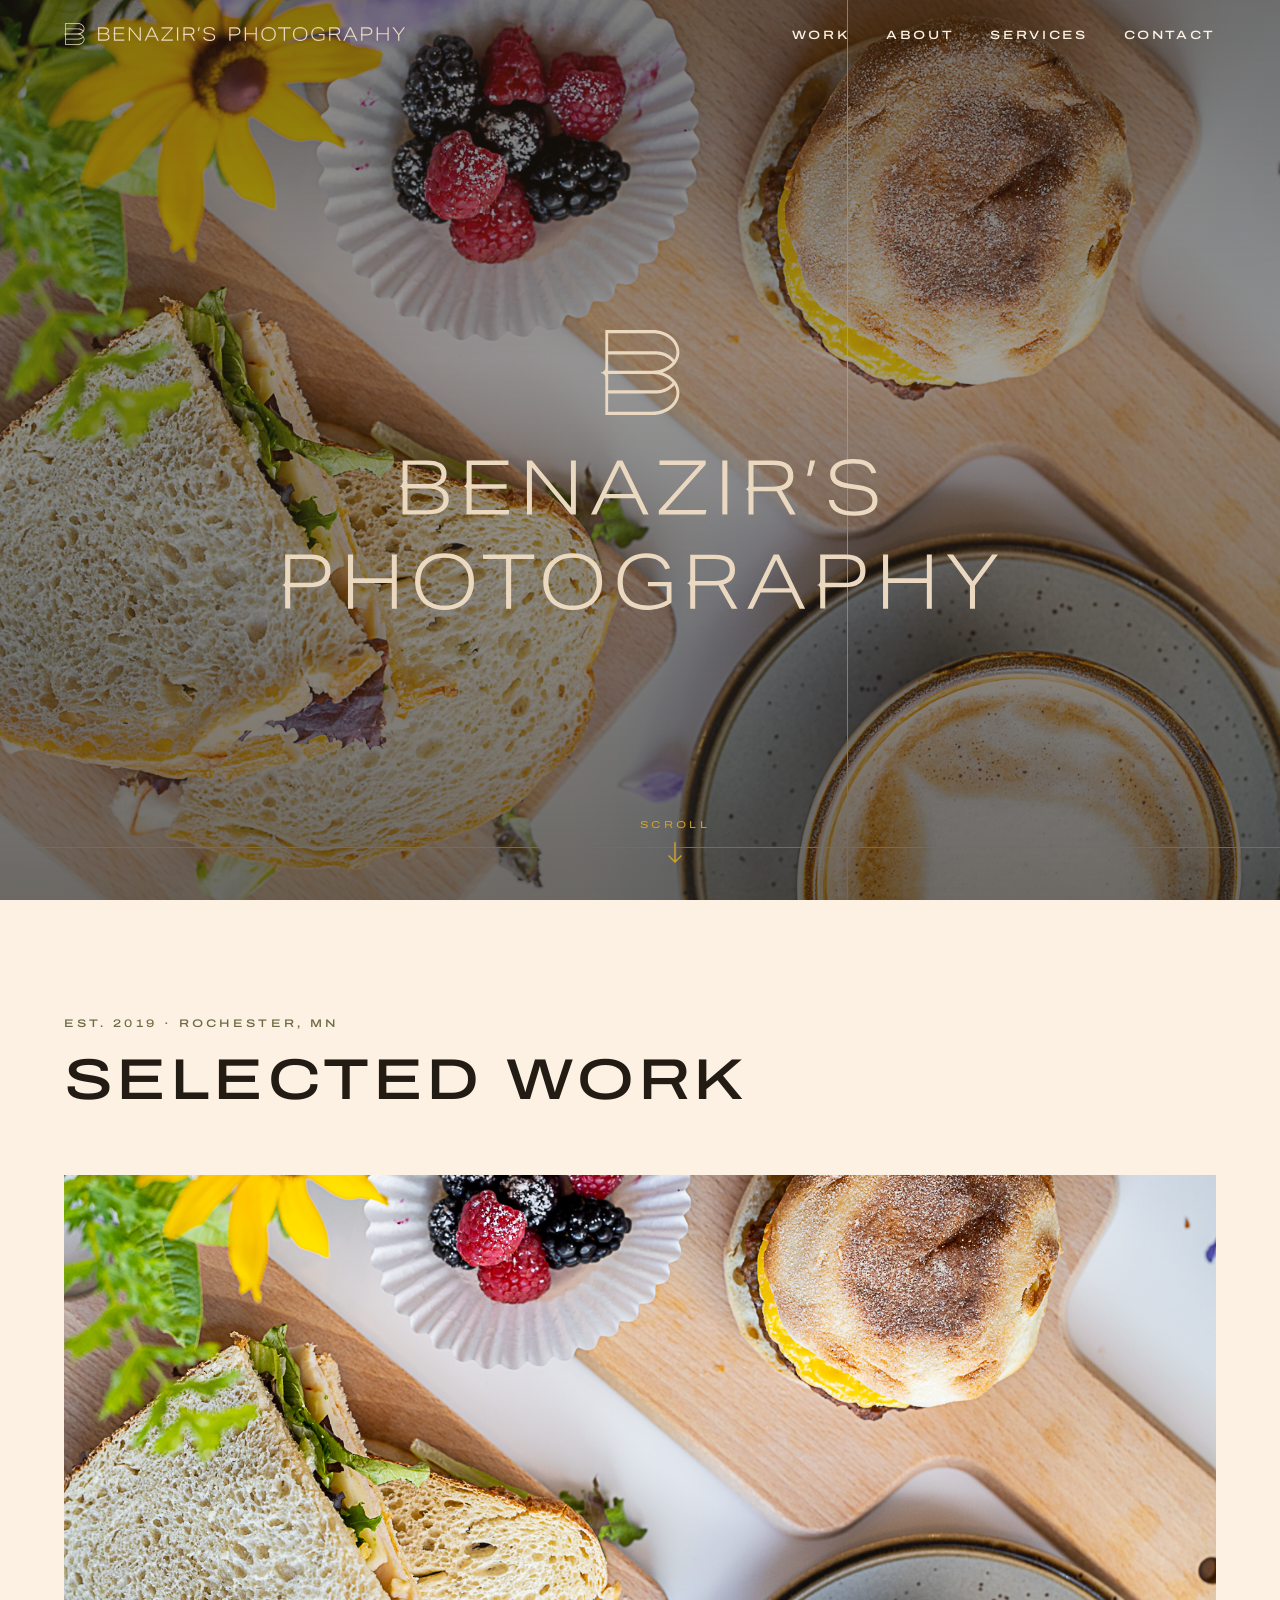
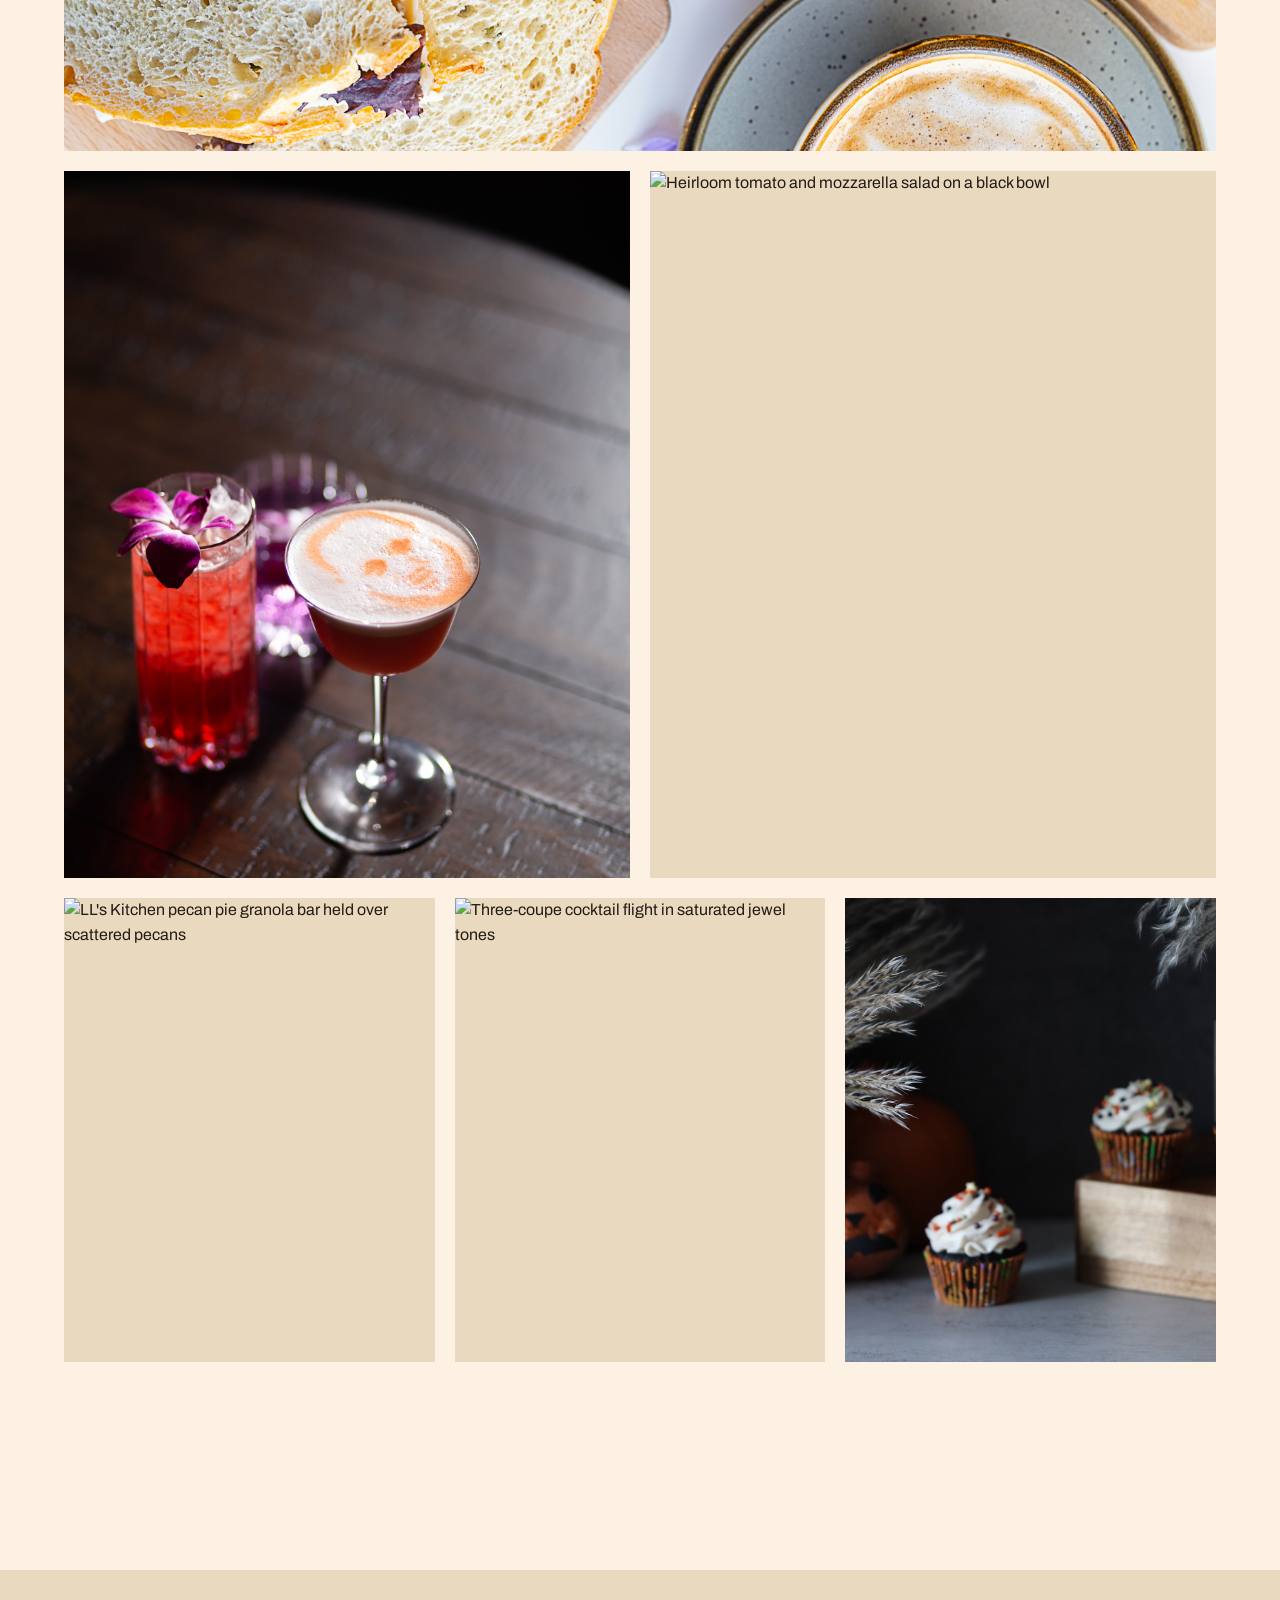
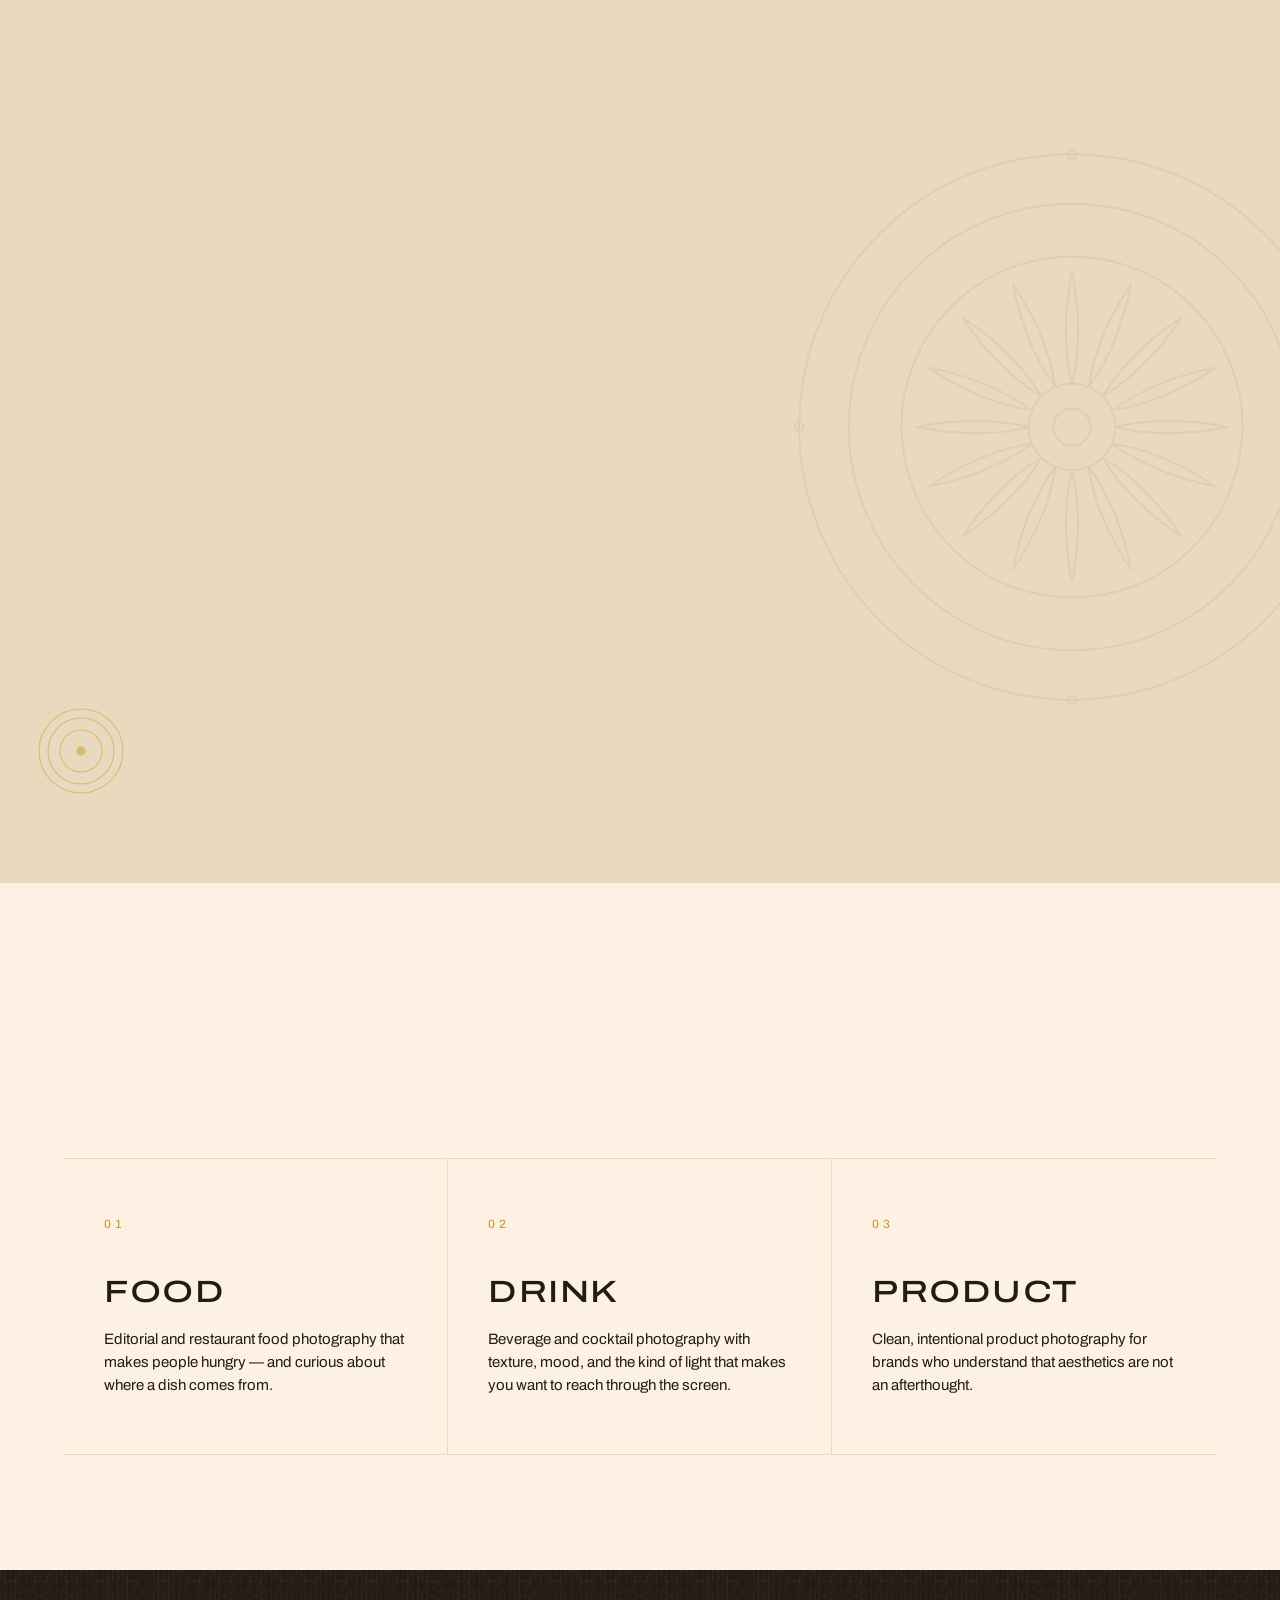
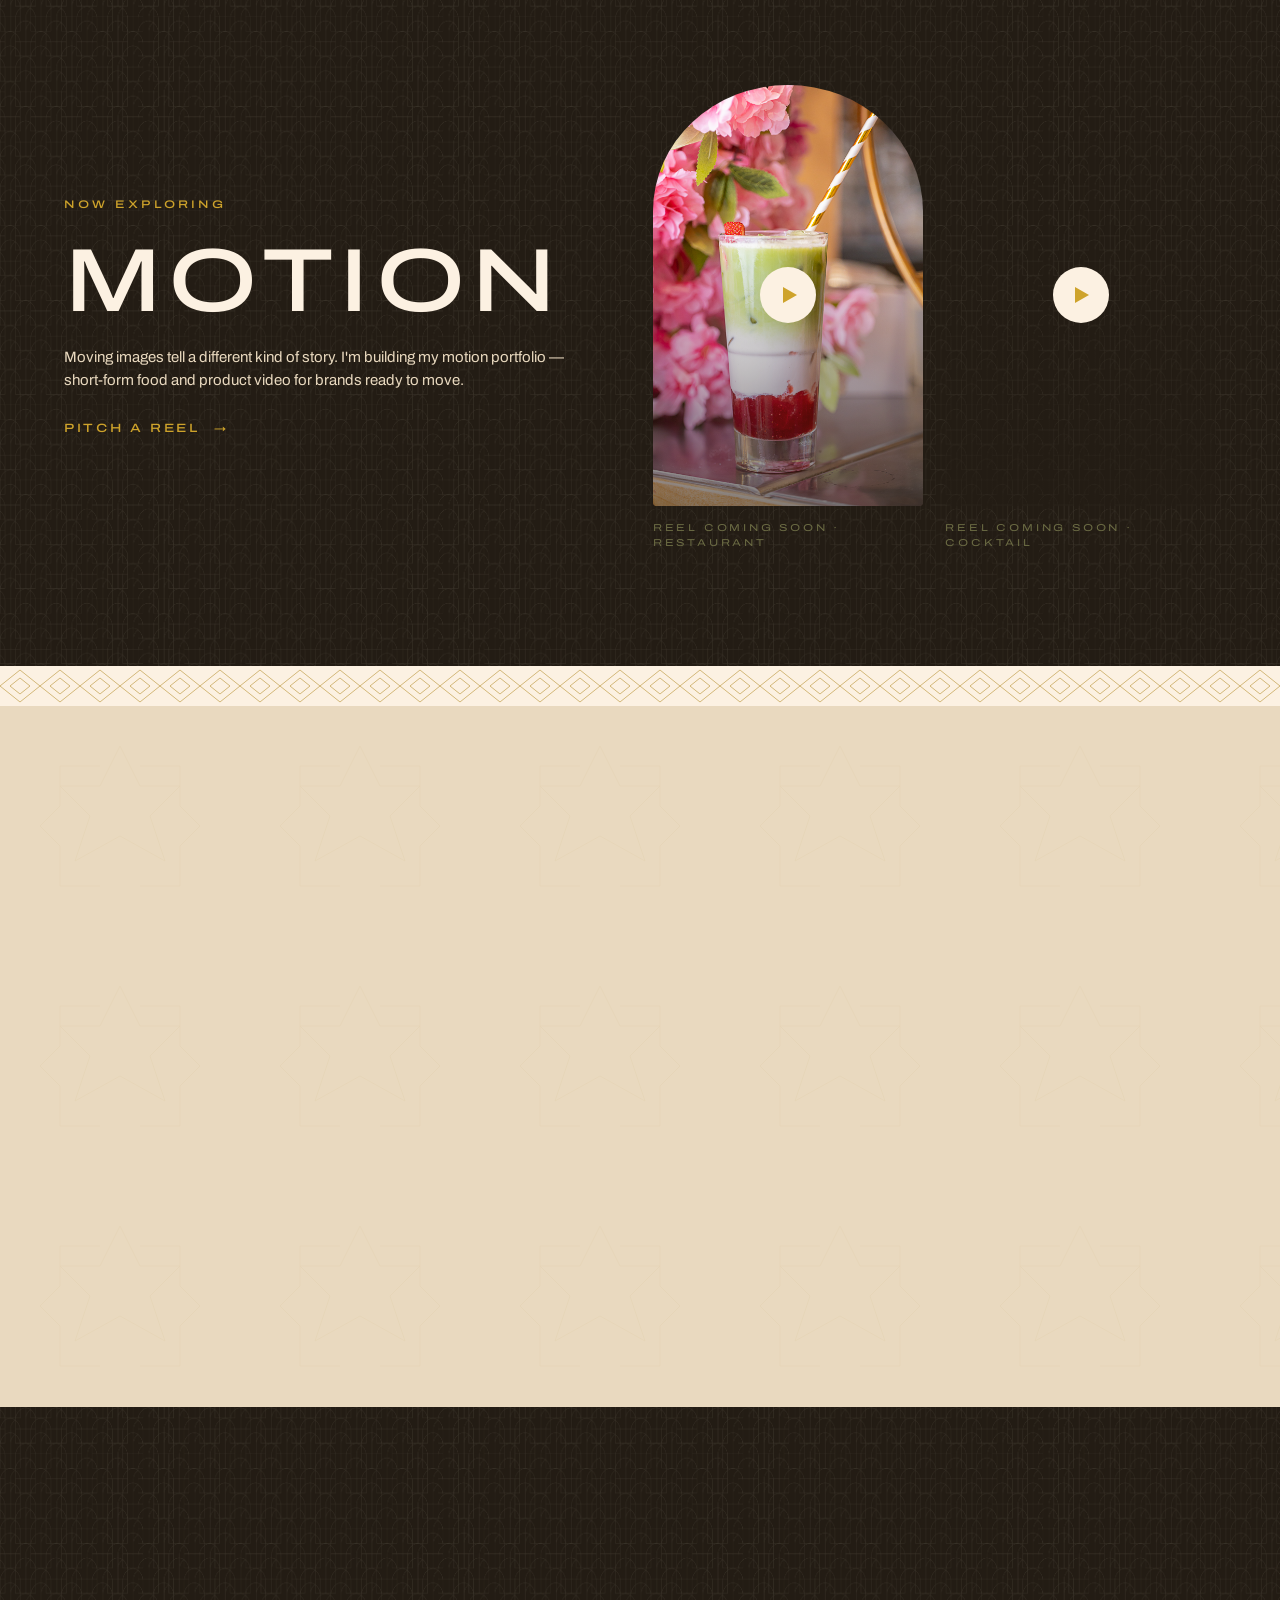
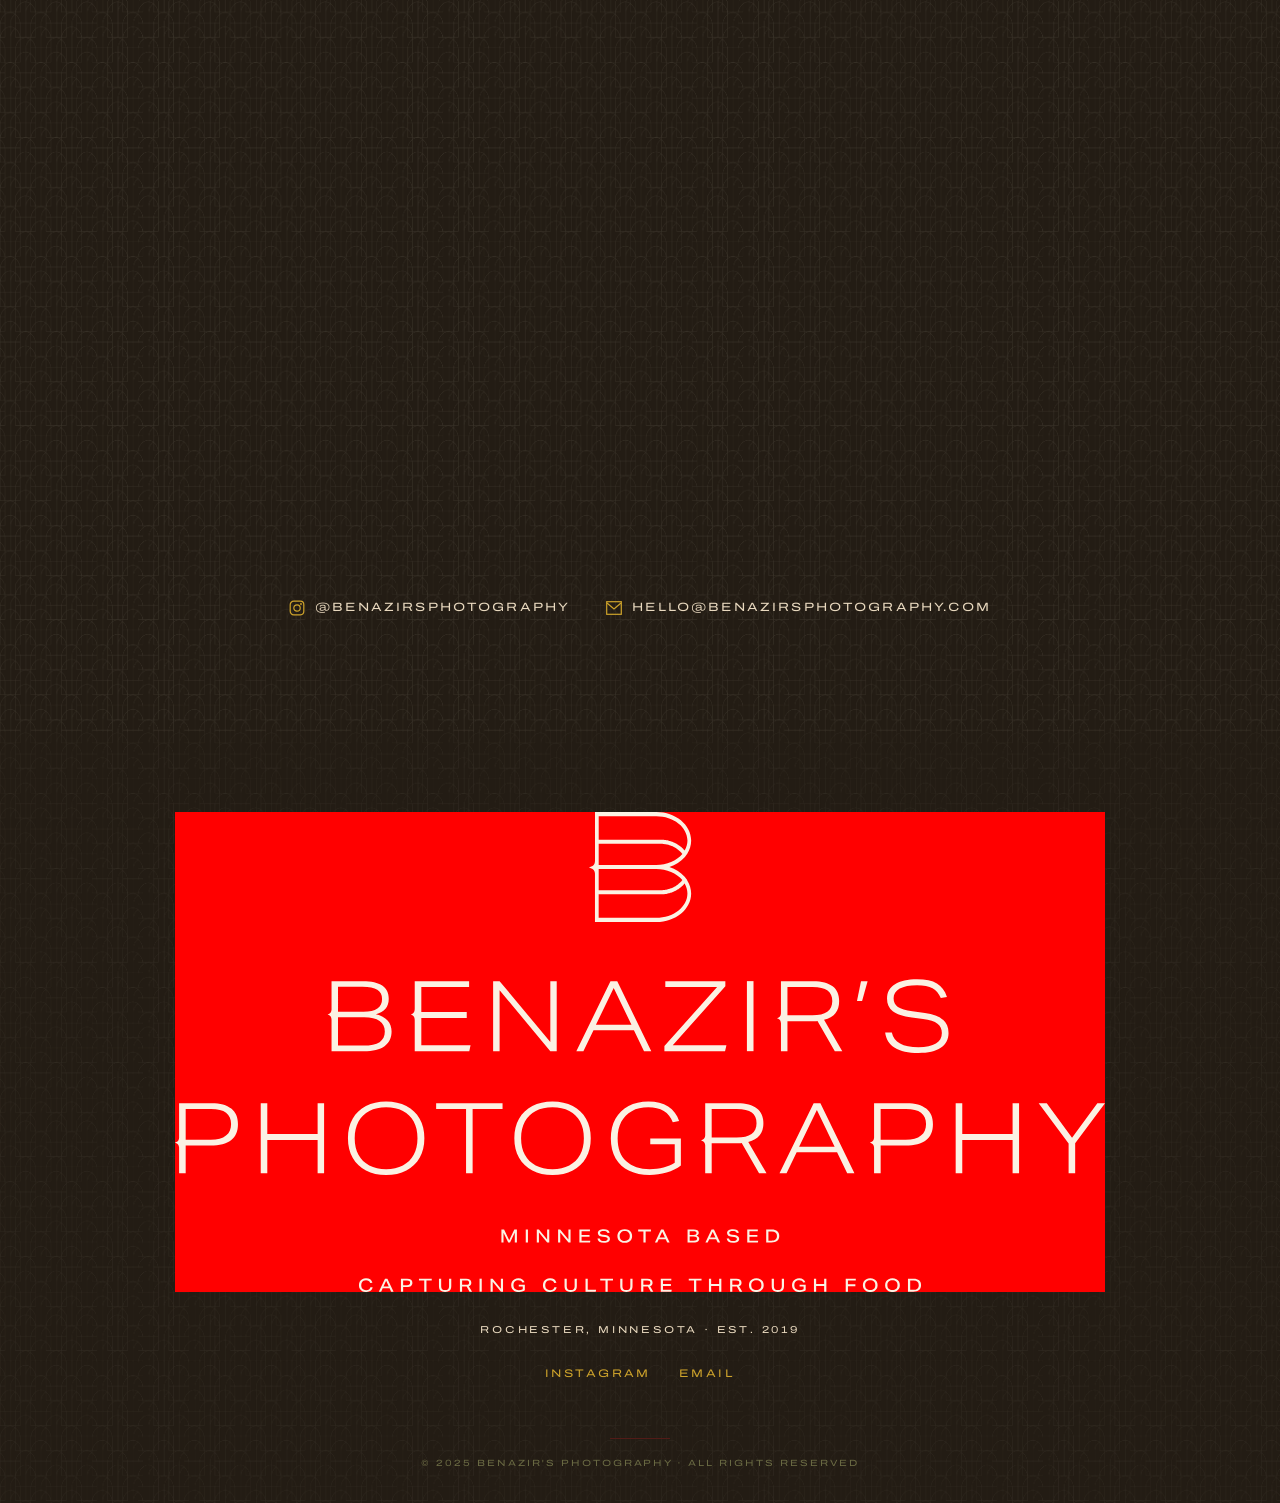
==== index.html @ 49042f46 "Update index.html" ====
<!doctype html>
<html lang="en">
<head>
<meta charset="utf-8">
<meta name="viewport" content="width=device-width,initial-scale=1">
<title>Benazir's Photography — Capturing Culture Through Food</title>
<meta name="description" content="Benazir's Photography — Rochester, Minnesota. Editorial food, drink, and product photography rooted in South and Central Asian aesthetic sensibility.">
<link rel="preconnect" href="https://fonts.googleapis.com">
<link rel="preconnect" href="https://fonts.gstatic.com" crossorigin>
<link rel="stylesheet" href="https://fonts.googleapis.com/css2?family=Archivo:wdth,wght@100..125,300..700&display=swap">
<!-- Adobe Typekit (Aktiv Grotesk + Aktiv Grotesk Extended). Loaded only on whitelisted domains. -->
<script>
  (function () {
    var host = location.hostname;
    var allow = host && host !== 'localhost' && !host.endsWith('.local') && !/^\d/.test(host);
    if (allow) {
      var l = document.createElement('link');
      l.rel = 'stylesheet';
      l.href = 'https://use.typekit.net/yec0vnt.css';
      document.head.appendChild(l);
    }
  })();
</script>
<link rel="stylesheet" href="styles.css">
</head>
<body data-screen-label="01 Homepage">

<!-- ============== NAV ============== -->
<header class="nav">
  <div class="nav__inner">
    <a href="index.html" class="nav__brand" aria-label="Benazir's Photography home">
      <img class="nav__logo" src="assets/logos/horizontal-cream.svg" alt="Benazir's Photography" />
    </a>

    <button class="nav__hamburger" aria-label="Open menu" aria-expanded="false">
      <span></span><span></span><span></span>
    </button>

    <ul class="nav__links">
      <li><a class="nav__link" href="portfolio.html">Work</a></li>
      <li><a class="nav__link" href="#about">About</a></li>
      <li><a class="nav__link" href="#specialties">Services</a></li>
      <li><a class="nav__link" href="#contact">Contact</a></li>
    </ul>
  </div>
</header>

<!-- ============== HERO ============== -->
<section class="hero" data-screen-label="01a Hero">
  <div class="hero__bg" role="img" aria-label="Pan-seared salmon over greens, in a black bowl on a warm wood table"></div>
  <div class="hero__overlay"></div>

  <div class="hero__inner">
    <h1 class="hero__title-wrap">
      <img class="hero__logo" src="assets/logos/Primary_Cream.svg" alt="Benazir's Photography — Capturing Culture Through Food" />
    </h1>
  </div>

  <a class="hero__scroll" href="#selected">
    <span>Scroll</span>
    <svg width="14" height="22" viewBox="0 0 14 22" fill="none">
      <path d="M7 1 V20 M1 14 L7 20 L13 14" stroke="currentColor" stroke-width="1.4" stroke-linecap="square"/>
    </svg>
  </a>
</section>
<div data-hero-sentinel style="position:absolute; top:60vh; height:1px; width:1px;"></div>

<!-- ============== SELECTED WORK ============== -->
<section id="selected" class="section section--cream">
  <div class="wrap">
    <div class="section-head fade-in">
      <span class="eyebrow">Est. 2019 · Rochester, MN</span>
      <h2>Selected Work</h2>
    </div>

    <div class="work-grid fade-in--stagger fade-in">

      <a class="work-grid__cell work-grid__cell--feature" href="portfolio.html?cat=food">
        <img src="portfolio/food/mezza9-04102.jpg" alt="Pan-seared salmon plated dramatically in a black bowl" loading="lazy">
        <div class="overlay"><span class="overlay__label">Food · Mezza 9</span></div>
      </a>

      <a class="work-grid__cell work-grid__cell--portrait" href="portfolio.html?cat=drink">
        <img src="portfolio/drink/bp-19.jpg" alt="Layered red coupe cocktail with orchid bloom on dark wood" loading="lazy">
        <div class="overlay"><span class="overlay__label">Drink · Bitter & Pour</span></div>
      </a>

      <a class="work-grid__cell work-grid__cell--portrait" href="portfolio.html?cat=food">
        <img src="portfolio/food/cameo-22.jpg" alt="Heirloom tomato and mozzarella salad on a black bowl" loading="lazy">
        <div class="overlay"><span class="overlay__label">Food · Cameo</span></div>
      </a>

      <a class="work-grid__cell work-grid__cell--third" href="portfolio.html?cat=product">
        <img src="portfolio/product/lls-2632.jpg" alt="LL's Kitchen pecan pie granola bar held over scattered pecans" loading="lazy">
        <div class="overlay"><span class="overlay__label">Product · LL's Kitchen</span></div>
      </a>

      <a class="work-grid__cell work-grid__cell--third" href="portfolio.html?cat=drink">
        <img src="portfolio/drink/bp-29.jpg" alt="Three-coupe cocktail flight in saturated jewel tones" loading="lazy">
        <div class="overlay"><span class="overlay__label">Drink · Bitter & Pour</span></div>
      </a>

      <a class="work-grid__cell work-grid__cell--third" href="portfolio.html?cat=food">
        <img src="portfolio/food/styling-bg.jpg" alt="Halloween cupcakes styled with pampas grass and pumpkin shadows" loading="lazy">
        <div class="overlay"><span class="overlay__label">Editorial · Styling</span></div>
      </a>

    </div>

    <div class="work-grid__after fade-in">
      <a class="link-arrow" href="portfolio.html">View Full Portfolio <span class="arrow">→</span></a>
    </div>
  </div>
</section>

<!-- ============== ABOUT ============== -->
<section id="about" class="section section--tan about">
  <!-- Suzani-inspired medallion (radiating petals + botanical), low opacity, behind text -->
  <div class="suzani-medallion" aria-hidden="true" style="right: -8%; top: 50%; transform: translateY(-50%); width: 620px; height: 620px;">
    <svg viewBox="0 0 200 200" fill="none" stroke="var(--maroon)" stroke-width="0.6">
      <!-- center -->
      <circle cx="100" cy="100" r="6"/>
      <circle cx="100" cy="100" r="14"/>
      <!-- 16 radiating petals -->
      <g>
        <!-- generated via repeating pattern -->
        <g transform="rotate(0 100 100)"><path d="M100 86 Q104 70 100 50 Q96 70 100 86 Z"/></g>
        <g transform="rotate(22.5 100 100)"><path d="M100 86 Q104 70 100 50 Q96 70 100 86 Z"/></g>
        <g transform="rotate(45 100 100)"><path d="M100 86 Q104 70 100 50 Q96 70 100 86 Z"/></g>
        <g transform="rotate(67.5 100 100)"><path d="M100 86 Q104 70 100 50 Q96 70 100 86 Z"/></g>
        <g transform="rotate(90 100 100)"><path d="M100 86 Q104 70 100 50 Q96 70 100 86 Z"/></g>
        <g transform="rotate(112.5 100 100)"><path d="M100 86 Q104 70 100 50 Q96 70 100 86 Z"/></g>
        <g transform="rotate(135 100 100)"><path d="M100 86 Q104 70 100 50 Q96 70 100 86 Z"/></g>
        <g transform="rotate(157.5 100 100)"><path d="M100 86 Q104 70 100 50 Q96 70 100 86 Z"/></g>
        <g transform="rotate(180 100 100)"><path d="M100 86 Q104 70 100 50 Q96 70 100 86 Z"/></g>
        <g transform="rotate(202.5 100 100)"><path d="M100 86 Q104 70 100 50 Q96 70 100 86 Z"/></g>
        <g transform="rotate(225 100 100)"><path d="M100 86 Q104 70 100 50 Q96 70 100 86 Z"/></g>
        <g transform="rotate(247.5 100 100)"><path d="M100 86 Q104 70 100 50 Q96 70 100 86 Z"/></g>
        <g transform="rotate(270 100 100)"><path d="M100 86 Q104 70 100 50 Q96 70 100 86 Z"/></g>
        <g transform="rotate(292.5 100 100)"><path d="M100 86 Q104 70 100 50 Q96 70 100 86 Z"/></g>
        <g transform="rotate(315 100 100)"><path d="M100 86 Q104 70 100 50 Q96 70 100 86 Z"/></g>
        <g transform="rotate(337.5 100 100)"><path d="M100 86 Q104 70 100 50 Q96 70 100 86 Z"/></g>
      </g>
      <!-- outer concentric rings -->
      <circle cx="100" cy="100" r="55"/>
      <circle cx="100" cy="100" r="72"/>
      <circle cx="100" cy="100" r="88"/>
      <!-- outer scallop dots -->
      <g>
        <circle cx="100" cy="12" r="1.4"/>
        <circle cx="100" cy="188" r="1.4"/>
        <circle cx="12" cy="100" r="1.4"/>
        <circle cx="188" cy="100" r="1.4"/>
      </g>
    </svg>
  </div>

  <div class="wrap about__grid">
    <div class="about__photo-wrap">
      <div class="about__photo fade-in" role="img" aria-label="Atmospheric still life of cupcakes, dried grasses, and a pumpkin in deep moody light"></div>
      <!-- Rishtan ware: concentric rings ornament floating near image -->
      <div class="ring-ornament" aria-hidden="true" style="bottom: -28px; left: -28px; width: 90px; height: 90px;">
        <svg viewBox="0 0 60 60" fill="none" stroke="var(--tumeric)" stroke-width="0.7">
          <circle cx="30" cy="30" r="28"/>
          <circle cx="30" cy="30" r="22"/>
          <circle cx="30" cy="30" r="14"/>
          <circle cx="30" cy="30" r="3" fill="var(--tumeric)" stroke="none"/>
        </svg>
      </div>
    </div>

    <div class="about__copy fade-in">
      <span class="eyebrow">The Photographer</span>
      <h2>Benazir</h2>
      <p>Food has always been how my family spoke — across languages, borders, and time zones. I grew up watching the way a meal could hold an entire history, and somewhere along the way I started pointing a camera at it.</p>
      <p>I'm based in Rochester, Minnesota. I shoot food, drink, and product — but what I'm really after is the feeling a dish carries. The specific orange of turmeric. The weight of a ceramic bowl. The light that only exists at that table, at that moment.</p>
      <p>I'm part-time by choice. I take on a small number of projects, ones where the brief has some breathing room, where we can push the image further than a shot list. Ones where there's space to collaborate, experiment, and arrive somewhere unexpected. If you're building something and you want images that actually mean something, let's figure out if we're a good fit.</p>
      <div class="about__cta">
        <a class="link-arrow link-arrow--poppy" href="#contact">Get in Touch <span class="arrow">→</span></a>
      </div>
    </div>
  </div>
</section>

<!-- ============== SPECIALTIES ============== -->
<section id="specialties" class="section section--cream">
  <div class="wrap">
    <div class="section-head fade-in" style="text-align:center; align-items:center;">
      <span class="eyebrow">Practice</span>
      <h2>Specialties</h2>
    </div>

    <div class="specs fade-in">

      <article class="spec">
        <span class="spec__num">01</span>
        <h3>Food</h3>
        <p>Editorial and restaurant food photography that makes people hungry — and curious about where a dish comes from.</p>
      </article>

      <article class="spec">
        <span class="spec__num">02</span>
        <h3>Drink</h3>
        <p>Beverage and cocktail photography with texture, mood, and the kind of light that makes you want to reach through the screen.</p>
      </article>

      <article class="spec">
        <span class="spec__num">03</span>
        <h3>Product</h3>
        <p>Clean, intentional product photography for brands who understand that aesthetics are not an afterthought.</p>
      </article>
    </div>
  </div>
</section>

<!-- ============== MOTION ============== -->
<section class="section section--pepper motion">
  <div class="pattern-bg"></div>
  <div class="wrap motion__inner">
    <div class="motion__copy fade-in">
      <span class="eyebrow eyebrow--gold">Now Exploring</span>
      <h2 style="margin-top: 18px;">Motion</h2>
      <p>Moving images tell a different kind of story. I'm building my motion portfolio — short-form food and product video for brands ready to move.</p>
      <p style="margin-top: 24px;">
        <a class="link-arrow" href="#contact" style="color: var(--tumeric);">Pitch a Reel <span class="arrow">→</span></a>
      </p>
    </div>

    <div class="motion__reels fade-in">
      <div class="reel">
        <!-- VIDEO: placeholder until reel is ready -->
        <div class="reel__media" style="background-image: url('portfolio/food/mezza9-0973.jpg');">
          <div class="play"><svg width="14" height="16" viewBox="0 0 14 16" fill="currentColor"><path d="M0 0 L14 8 L0 16 Z"/></svg></div>
        </div>
        <span class="reel__label">Reel coming soon · Restaurant</span>
      </div>
      <div class="reel">
        <!-- VIDEO: placeholder until reel is ready -->
        <div class="reel__media" style="background-image: url('portfolio/drink/bp-14.jpg');">
          <div class="play"><svg width="14" height="16" viewBox="0 0 14 16" fill="currentColor"><path d="M0 0 L14 8 L0 16 Z"/></svg></div>
        </div>
        <span class="reel__label">Reel coming soon · Cocktail</span>
      </div>
    </div>
  </div>
</section>

<!-- Ikat-inspired hairline divider — diagonal-diamond rhythm, full width -->
<div class="ikat-divider" aria-hidden="true" style="background-image: url(&quot;data:image/svg+xml;utf8,<svg xmlns='http://www.w3.org/2000/svg' viewBox='0 0 80 40' fill='none' stroke='%23B58E2F' stroke-width='0.6'><path d='M0 20 L20 4 L40 20 L60 4 L80 20 L60 36 L40 20 L20 36 Z'/><path d='M10 20 L20 12 L30 20 L20 28 Z'/><path d='M50 20 L60 12 L70 20 L60 28 Z'/></svg>&quot;);"></div>

<!-- ============== WORKING TOGETHER ============== -->
<section class="section section--tan working-section">
  <!-- Girih lattice watermark — 8-pointed star repeating pattern, ultra-low opacity -->
  <div class="girih-watermark" aria-hidden="true" style="background-image: url(&quot;data:image/svg+xml;utf8,<svg xmlns='http://www.w3.org/2000/svg' viewBox='0 0 240 240' fill='none' stroke='%23B58E2F' stroke-width='0.7'><g><path d='M120 40 L140 80 L180 80 L150 110 L165 155 L120 130 L75 155 L90 110 L60 80 L100 80 Z'/><path d='M40 120 L60 100 L60 60 L100 60'/><path d='M200 120 L180 100 L180 60 L140 60'/><path d='M40 120 L60 140 L60 180 L100 180'/><path d='M200 120 L180 140 L180 180 L140 180'/></g></svg>&quot;);"></div>

  <div class="wrap--narrow working fade-in">
    <span class="eyebrow">Collaborations</span>
    <h2>Working Together</h2>
    <p>I take on a small number of clients each season — prioritizing projects that align with my creative vision and push my work forward.</p>
    <p>I'm especially interested in partnering with diverse restaurants, food brands, and makers who are open to experimentation. For clients representing diverse cultural backgrounds or cuisines who are willing to give me creative freedom, I offer discounted or complimentary sessions in exchange for portfolio rights.</p>
    <p>Every collaboration is intentional. Let's build something that means something.</p>
    <a class="btn" href="#contact">Start a Conversation <span class="arrow">→</span></a>
  </div>
</section>

<!-- ============== CONTACT ============== -->
<section id="contact" class="section section--pepper contact">
  <div class="pattern-bg"></div>

  <div class="contact__head fade-in">
    <span class="eyebrow eyebrow--gold">Inquire</span>
    <h2 style="margin-top: 14px;">Let's Work Together</h2>
    <p>Rochester, Minnesota · Available for travel</p>
  </div>

  <form class="form fade-in" novalidate>
    <div class="form__row form__row--half">
      <label for="name">Name</label>
      <input id="name" name="name" type="text" autocomplete="name" required>
    </div>
    <div class="form__row form__row--half">
      <label for="email">Email</label>
      <input id="email" name="email" type="email" autocomplete="email" required>
    </div>
    <div class="form__row">
      <label for="ptype">Project type</label>
      <select id="ptype" name="ptype">
        <option>Food Photography</option>
        <option>Drink Photography</option>
        <option>Product Photography</option>
        <option>Video</option>
        <option>General Inquiry</option>
      </select>
    </div>
    <div class="form__row">
      <label for="message">Message</label>
      <textarea id="message" name="message" rows="5" placeholder="Tell me about your project, timeline, and what brought you here."></textarea>
    </div>
    <div class="form__row">
      <button class="btn" type="submit">Send Message <span class="arrow">→</span></button>
    </div>

    <div class="form__thanks">
      <span class="eyebrow eyebrow--gold">Received</span>
      <p style="margin-top: 14px; color: var(--tan);">Thank you. I read every note personally and will be in touch within a few days.</p>
    </div>
  </form>

  <div class="contact__below fade-in">
    <a href="https://instagram.com/benazirsphotography" target="_blank" rel="noopener">
      <svg width="16" height="16" viewBox="0 0 16 16" fill="none"><rect x="1.2" y="1.2" width="13.6" height="13.6" rx="3.5" stroke="currentColor" stroke-width="1.2"/><circle cx="8" cy="8" r="3.2" stroke="currentColor" stroke-width="1.2"/><circle cx="12" cy="4" r="0.9" fill="currentColor"/></svg>
      @benazirsphotography
    </a>
    <a href="mailto:hello@benazirsphotography.com">
      <svg width="16" height="14" viewBox="0 0 16 14" fill="none"><rect x="0.7" y="0.7" width="14.6" height="12.6" stroke="currentColor" stroke-width="1.2"/><path d="M1 2 L8 8 L15 2" stroke="currentColor" stroke-width="1.2" fill="none"/></svg>
      hello@benazirsphotography.com
    </a>
  </div>
</section>

<!-- ============== FOOTER ============== -->
<footer class="footer">
  <div class="pattern-bg" style="opacity:0.08;"></div>

  <div class="footer__brand">
  <img src="assets/logos/Primary_Tagline_Cream.svg" alt="Benazir's Photography" 
     style="height: 480px; width: auto; display: block; background: red;">
</div>
<div class="footer__loc">Rochester, Minnesota · Est. 2019</div>

  <div class="footer__social">
    <a href="https://instagram.com/benazirsphotography" target="_blank" rel="noopener">Instagram</a>
    <a href="mailto:hello@benazirsphotography.com">Email</a>
  </div>

  <div class="footer__divider"></div>
  <div class="footer__bottom">© 2025 Benazir's Photography · All Rights Reserved</div>
</footer>

<script src="scripts.js"></script>
</body>
</html>
---- styles.css ----
/* ---------- BENAZIR'S PHOTOGRAPHY ---------- */

:root {
  --cream:   #FCF1E2;
  --tan:     #E9D9BF;
  --tumeric: #CEA32B;
  --sage:    #6B6B44;
  --poppy:   #BC372E;
  --maroon:  #521B17;
  --pepper:  #231C14;

  --pad-section: clamp(64px, 9vw, 130px);
  --pad-x:       clamp(20px, 5vw, 80px);

  --ease: cubic-bezier(.2,.6,.2,1);
}

* { box-sizing: border-box; margin: 0; padding: 0; }

html { scroll-behavior: smooth; }

body {
  font-family: "aktiv-grotesk", "Archivo", "Helvetica Neue", Arial, sans-serif;
  background: var(--cream);
  color: var(--pepper);
  -webkit-font-smoothing: antialiased;
  text-rendering: optimizeLegibility;
  font-weight: 400;
  line-height: 1.55;
  overflow-x: hidden;
}

img { display: block; max-width: 100%; }

a { color: inherit; text-decoration: none; }

button { font: inherit; cursor: pointer; border: 0; background: none; color: inherit; }

::selection { background: var(--tumeric); color: var(--pepper); }

/* ---------- TYPE SYSTEM ---------- */

.eyebrow {
  font-family: "aktiv-grotesk-extended", "Archivo", "aktiv-grotesk", sans-serif;
  font-weight: 500;
  font-size: 11px;
  letter-spacing: 0.28em;
  text-transform: uppercase;
  color: var(--sage);
}

.eyebrow--gold { color: var(--tumeric); }
.eyebrow--cream { color: var(--cream); }
.eyebrow--tan { color: var(--tan); }

h1, h2, h3, h4 {
  font-family: "aktiv-grotesk-extended", "Archivo", "aktiv-grotesk", sans-serif;
  font-weight: 500;
  text-transform: uppercase;
  letter-spacing: 0.06em;
  line-height: 1.05;
  color: var(--pepper);
}

.display {
  font-size: clamp(2.4rem, 6.5vw, 5.5rem);
  letter-spacing: 0.04em;
}

.display--xl {
  font-size: clamp(3rem, 8vw, 7rem);
  letter-spacing: 0.05em;
}

p { font-size: clamp(15px, 1vw, 17px); color: var(--pepper); }
p + p { margin-top: 1.1em; }

.lede { font-size: clamp(16px, 1.05vw, 18px); line-height: 1.65; }

.tracked {
  font-family: "aktiv-grotesk-extended", "Archivo", "aktiv-grotesk", sans-serif;
  text-transform: uppercase;
  letter-spacing: 0.22em;
  font-size: 12px;
  font-weight: 500;
}

/* ---------- LINKS / BUTTONS ---------- */

.link-arrow {
  display: inline-flex;
  align-items: center;
  gap: 14px;
  font-family: "aktiv-grotesk-extended", "Archivo", "aktiv-grotesk", sans-serif;
  text-transform: uppercase;
  letter-spacing: 0.22em;
  font-size: 12px;
  font-weight: 500;
  color: var(--tumeric);
  padding-bottom: 6px;
  border-bottom: 1px solid transparent;
  transition: color .25s var(--ease), border-color .25s var(--ease), gap .25s var(--ease);
}
.link-arrow .arrow { transition: transform .35s var(--ease); display: inline-block; }
.link-arrow:hover { color: var(--poppy); border-color: var(--poppy); gap: 22px; }
.link-arrow:hover .arrow { transform: translateX(4px); }

.link-arrow--poppy { color: var(--poppy); }
.link-arrow--poppy:hover { color: var(--maroon); border-color: var(--maroon); }

.btn {
  display: inline-flex;
  align-items: center;
  gap: 14px;
  background: var(--poppy);
  color: var(--cream);
  padding: 18px 28px 17px;
  font-family: "aktiv-grotesk-extended", "Archivo", "aktiv-grotesk", sans-serif;
  font-size: 12px;
  font-weight: 500;
  letter-spacing: 0.24em;
  text-transform: uppercase;
  border-radius: 0;
  transition: background .25s var(--ease), color .25s var(--ease), gap .25s var(--ease);
  border: 1px solid var(--poppy);
}
.btn:hover { background: var(--maroon); border-color: var(--maroon); gap: 22px; }
.btn .arrow { transition: transform .35s var(--ease); }
.btn:hover .arrow { transform: translateX(4px); }

.btn--ghost {
  background: transparent;
  color: var(--cream);
  border-color: var(--cream);
}
.btn--ghost:hover { background: var(--cream); color: var(--pepper); border-color: var(--cream); }

/* ---------- NAV ---------- */

.nav {
  position: fixed;
  top: 0; left: 0; right: 0;
  z-index: 100;
  background: var(--cream);
  border-bottom: 1px solid transparent;
  transition: background .3s var(--ease), border-color .3s var(--ease), box-shadow .3s var(--ease), padding .3s var(--ease);
  padding: 22px var(--pad-x);
}

.nav.is-scrolled {
  border-bottom-color: var(--tan);
  box-shadow: 0 1px 24px rgba(35,28,20,0.06);
  padding-top: 16px;
  padding-bottom: 16px;
}

.nav.is-on-dark:not(.is-scrolled) {
  background: transparent;
  color: var(--cream);
}
.nav.is-on-dark:not(.is-scrolled) .nav__brand-text,
.nav.is-on-dark:not(.is-scrolled) .nav__link,
.nav.is-on-dark:not(.is-scrolled) .nav__hamburger span { color: var(--cream); background-color: var(--cream); }
.nav.is-on-dark:not(.is-scrolled) .nav__brand-text { color: var(--cream); background: transparent; }
.nav.is-on-dark:not(.is-scrolled) .nav__link { color: var(--cream); background: transparent; }
.nav.is-on-dark:not(.is-scrolled) .b-mark .arch { stroke: var(--cream); }

.nav__inner {
  display: flex;
  align-items: center;
  justify-content: space-between;
  gap: 32px;
  max-width: 1640px;
  margin: 0 auto;
}

.nav__brand {
  display: flex;
  align-items: center;
  gap: 14px;
  flex-shrink: 0;
}

.nav__brand .b-mark { width: 22px; height: 28px; }

/* Horizontal wordmark — sourced cream-on-transparent. */
/* Default state (over light/scrolled nav): tint to pepper via filter. */
.nav__logo {
  display: block;
  height: 22px;
  width: auto;
  /* Convert cream (#f4ead5-ish) → pepper (#231C14) for light nav state */
  filter: brightness(0) saturate(100%) invert(9%) sepia(13%) saturate(900%) hue-rotate(5deg) brightness(95%) contrast(92%);
  transition: filter 240ms ease;
}
/* Over hero (dark, before scroll): keep native cream — no filter */
.nav.is-on-dark:not(.is-scrolled) .nav__logo {
  filter: none;
}
@media (max-width: 720px) {
  .nav__logo { height: 18px; }
}

.nav__brand-text {
  font-family: "aktiv-grotesk-extended", "Archivo", "aktiv-grotesk", sans-serif;
  text-transform: uppercase;
  letter-spacing: 0.22em;
  font-size: 11px;
  font-weight: 500;
  color: var(--pepper);
  white-space: nowrap;
}

.nav__links {
  display: flex;
  align-items: center;
  gap: 36px;
  list-style: none;
}

.nav__link {
  font-family: "aktiv-grotesk-extended", "Archivo", "aktiv-grotesk", sans-serif;
  text-transform: uppercase;
  letter-spacing: 0.22em;
  font-size: 12px;
  font-weight: 500;
  color: var(--pepper);
  position: relative;
  transition: color .2s var(--ease);
}
.nav__link:hover, .nav__link.is-active { color: var(--tumeric); }
.nav__link.is-active::after {
  content: "";
  position: absolute;
  left: 0; right: 0; bottom: -8px;
  height: 1px;
  background: var(--tumeric);
}

.nav__hamburger {
  display: none;
  width: 28px;
  height: 18px;
  position: relative;
}
.nav__hamburger span {
  position: absolute;
  left: 0; right: 0;
  height: 1.5px;
  background: var(--pepper);
  transition: transform .3s var(--ease), top .3s var(--ease), opacity .2s var(--ease);
}
.nav__hamburger span:nth-child(1) { top: 0; }
.nav__hamburger span:nth-child(2) { top: 8px; }
.nav__hamburger span:nth-child(3) { top: 16px; }
.nav__hamburger.is-open span:nth-child(1) { top: 8px; transform: rotate(45deg); }
.nav__hamburger.is-open span:nth-child(2) { opacity: 0; }
.nav__hamburger.is-open span:nth-child(3) { top: 8px; transform: rotate(-45deg); }

@media (max-width: 860px) {
  .nav__hamburger { display: block; }
  .nav__links {
    position: fixed;
    top: 64px; left: 0; right: 0;
    flex-direction: column;
    align-items: flex-start;
    gap: 0;
    background: var(--cream);
    border-bottom: 1px solid var(--tan);
    padding: 20px var(--pad-x) 32px;
    transform: translateY(-12px);
    opacity: 0;
    pointer-events: none;
    transition: transform .3s var(--ease), opacity .3s var(--ease);
  }
  .nav__links.is-open {
    transform: translateY(0);
    opacity: 1;
    pointer-events: auto;
  }
  .nav__link {
    display: block;
    width: 100%;
    padding: 18px 0;
    border-bottom: 1px solid var(--tan);
    color: var(--pepper);
  }
  .nav__link:last-child { border-bottom: 0; }
}

/* ---------- LAYOUT ---------- */

.section {
  padding: var(--pad-section) var(--pad-x);
  position: relative;
}

.section--cream { background: var(--cream); }
.section--tan { background: var(--tan); }
.section--pepper { background: var(--pepper); color: var(--cream); }
.section--pepper h1, .section--pepper h2, .section--pepper h3 { color: var(--cream); }
.section--pepper p { color: var(--tan); }

.wrap { max-width: 1480px; margin: 0 auto; }
.wrap--narrow { max-width: 720px; margin: 0 auto; }

/* Brand arch pattern (pattern-01.png) — used ONLY in dark sections.
   Cream lines on near-black: image is light tan on transparent, so we let
   the dark section show through and keep opacity low. */
.pattern-bg {
  position: absolute;
  inset: 0;
  background-image: url("assets/patterns/pattern-01.png");
  background-size: 300px auto;
  background-repeat: repeat;
  opacity: 0.12;
  pointer-events: none;
}

/* ---------- CULTURAL MOTIFS (Central Asian, used sparingly) ---------- */

/* Suzani medallion — used once in About bg, low opacity, large */
.suzani-medallion {
  position: absolute;
  pointer-events: none;
  opacity: 0.06;
}
.suzani-medallion svg { width: 100%; height: 100%; display: block; }

/* Concentric ring ornament — Rishtan ware reference */
.ring-ornament {
  position: absolute;
  pointer-events: none;
  opacity: 0.55;
}
.ring-ornament svg { width: 100%; height: 100%; display: block; }

/* Girih watermark — 8-pointed star lattice, ultra-subtle bg */
.girih-watermark {
  position: absolute;
  inset: 0;
  pointer-events: none;
  opacity: 0.07;
  background-repeat: repeat;
  background-size: 240px 240px;
}

/* Ikat hairline divider — repeating diagonal-diamond stripe, full width */
.ikat-divider {
  display: block;
  width: 100%;
  height: 40px;
  background-repeat: repeat-x;
  background-position: center;
  background-size: 80px 40px;
}

/* ---------- HERO ---------- */

.hero {
  position: relative;
  height: 100vh;
  min-height: 640px;
  display: flex;
  align-items: center;
  justify-content: center;
  text-align: center;
  color: var(--cream);
  overflow: hidden;
}

.hero__bg {
  position: absolute;
  inset: 0;
  background-image: url("portfolio/food/mezza9-04102.jpg");
  background-size: cover;
  background-position: center;
  transform: scale(1.04);
  animation: heroDrift 14s ease-out forwards;
}
@keyframes heroDrift { to { transform: scale(1.0); } }

.hero__overlay {
  position: absolute; inset: 0;
  background: linear-gradient(180deg, rgba(35,28,20,0.55) 0%, rgba(35,28,20,0.40) 40%, rgba(35,28,20,0.65) 100%);
}

.hero__inner {
  position: relative;
  z-index: 2;
  padding: 100px var(--pad-x) 60px;
  max-width: 1100px;
}

.hero__title-wrap {
  margin: 0;
  display: flex;
  align-items: center;
  justify-content: center;
  width: 100%;
}

.hero__logo {
  width: clamp(280px, 56vw, 720px);
  height: auto;
  display: block;
  opacity: 0;
  transform: translateY(20px);
  animation: fadeUp 1.1s var(--ease) .35s forwards;
}

.hero .b-mark {
  width: 56px;
  height: 72px;
  margin: 0 auto 32px;
  opacity: 0;
  animation: fadeUp 1s var(--ease) .3s forwards;
}

.hero__title {
  font-size: clamp(2.6rem, 8vw, 6.4rem);
  letter-spacing: 0.06em;
  color: var(--cream);
  line-height: 0.98;
  opacity: 0;
  animation: fadeUp 1s var(--ease) .55s forwards;
}
.hero__title span { display: block; }

.hero__rule {
  width: 60px;
  height: 1px;
  background: var(--tumeric);
  margin: 36px auto 22px;
  opacity: 0;
  animation: fadeUp 1s var(--ease) .8s forwards;
}

.hero__loc {
  color: var(--cream);
  font-family: "aktiv-grotesk-extended", "Archivo", "aktiv-grotesk", sans-serif;
  font-size: 11px;
  letter-spacing: 0.32em;
  text-transform: uppercase;
  opacity: 0;
  animation: fadeUp 1s var(--ease) 1s forwards;
}

.hero__tag {
  margin-top: 14px;
  color: var(--tan);
  font-style: italic;
  font-size: 13px;
  letter-spacing: 0.20em;
  text-transform: uppercase;
  opacity: 0;
  animation: fadeUp 1s var(--ease) 1.15s forwards;
}

.hero__scroll {
  position: absolute;
  bottom: 36px;
  left: 50%;
  transform: translateX(-50%);
  color: var(--tumeric);
  display: flex;
  flex-direction: column;
  align-items: center;
  gap: 10px;
  font-family: "aktiv-grotesk-extended", "Archivo", "aktiv-grotesk", sans-serif;
  font-size: 10px;
  letter-spacing: 0.32em;
  text-transform: uppercase;
  opacity: 0;
  animation: fadeUp 1s var(--ease) 1.3s forwards;
}
.hero__scroll svg { animation: bob 2.4s ease-in-out infinite; }

@keyframes bob {
  0%, 100% { transform: translateY(0); }
  50% { transform: translateY(8px); }
}

@keyframes fadeUp {
  from { opacity: 0; transform: translateY(18px); }
  to { opacity: 1; transform: translateY(0); }
}

/* ---------- SELECTED WORK GRID ---------- */

.section-head {
  display: flex;
  flex-direction: column;
  gap: 18px;
  margin-bottom: 64px;
}

.section-head h2 { font-size: clamp(2rem, 4.8vw, 3.6rem); }

.work-grid {
  display: grid;
  grid-template-columns: repeat(6, 1fr);
  gap: 20px;
}

.work-grid__cell {
  position: relative;
  overflow: hidden;
  background: var(--tan);
}
.work-grid__cell img {
  width: 100%;
  height: 100%;
  object-fit: cover;
  transition: transform 1.2s var(--ease);
}
.work-grid__cell:hover img { transform: scale(1.04); }

.work-grid__cell .overlay {
  position: absolute;
  inset: 0;
  background: rgba(252,241,226,0.78);
  display: flex;
  align-items: center;
  justify-content: center;
  opacity: 0;
  transition: opacity .4s var(--ease);
}
.work-grid__cell:hover .overlay { opacity: 1; }

.work-grid__cell .overlay__label {
  font-family: "aktiv-grotesk-extended", "Archivo", "aktiv-grotesk", sans-serif;
  text-transform: uppercase;
  letter-spacing: 0.32em;
  font-size: 13px;
  font-weight: 500;
  color: var(--pepper);
  transform: translateY(8px);
  transition: transform .5s var(--ease);
}
.work-grid__cell:hover .overlay__label { transform: translateY(0); }

/* arch-crop removed — no arch image masks per cultural direction */
.arch-crop { border-radius: 6px; }

/* layout: featured row + secondary row + tertiary row */
.work-grid__cell--feature { grid-column: span 6; aspect-ratio: 16 / 8; }
.work-grid__cell--portrait { grid-column: span 3; aspect-ratio: 4 / 5; }
.work-grid__cell--third { grid-column: span 2; aspect-ratio: 4 / 5; }

@media (max-width: 900px) {
  .work-grid { grid-template-columns: repeat(2, 1fr); gap: 12px; }
  .work-grid__cell--feature { grid-column: span 2; aspect-ratio: 4 / 3; }
  .work-grid__cell--portrait { grid-column: span 1; aspect-ratio: 4 / 5; }
  .work-grid__cell--third { grid-column: span 1; aspect-ratio: 4 / 5; }
}

.work-grid__after {
  margin-top: 64px;
  text-align: center;
}

/* ---------- ABOUT ---------- */

.about {
  position: relative;
  overflow: hidden;
}
.about {
  position: relative;
  overflow: hidden;
}
.about__arch-bg { display: none; }

.about__grid {
  position: relative;
  z-index: 1;
  display: grid;
  grid-template-columns: minmax(0, 1fr) minmax(0, 1.1fr);
  gap: clamp(40px, 6vw, 100px);
  align-items: center;
}

.about__photo-wrap {
  position: relative;
  width: 100%;
}

.about__photo {
  width: 100%;
  aspect-ratio: 3 / 4;
  background-image: url("portfolio/food/styling-bg.jpg");
  background-size: cover;
  background-position: center;
  border-radius: 4px;
}

.about__copy h2 { font-size: clamp(2.6rem, 6.5vw, 5.8rem); }
.about__copy .eyebrow { margin-bottom: 20px; }
.about__copy p { margin-top: 1.2em; max-width: 52ch; }
.about__cta { margin-top: 38px; }

@media (max-width: 860px) {
  .about__grid { grid-template-columns: 1fr; }
  .about__photo { max-width: 420px; }
}

/* ---------- SPECIALTIES ---------- */

.specs {
  display: grid;
  grid-template-columns: repeat(3, 1fr);
  gap: 0;
  border-top: 1px solid var(--tan);
}

.spec {
  padding: 56px 40px;
  border-right: 1px solid var(--tan);
  border-bottom: 1px solid var(--tan);
  border-left: 0 solid transparent;
  transition: border-left-color .25s var(--ease), background .25s var(--ease);
  display: flex;
  flex-direction: column;
  gap: 20px;
}
.spec:last-child { border-right: 0; }
.spec:hover {
  border-left: 4px solid var(--tumeric);
  padding-left: 36px;
}

.spec__num {
  display: block;
  font-family: "aktiv-grotesk-extended", "Archivo", "aktiv-grotesk", sans-serif;
  font-weight: 500;
  font-size: 12px;
  letter-spacing: 0.32em;
  color: var(--tumeric);
  margin-bottom: 22px;
}
.spec h3 {
  font-size: clamp(1.4rem, 2.4vw, 2rem);
  letter-spacing: 0.05em;
}
.spec p { color: var(--pepper); max-width: 42ch; }

@media (max-width: 860px) {
  .specs { grid-template-columns: 1fr; }
  .spec { border-right: 0; }
}

/* ---------- MOTION SECTION ---------- */

.motion {
  position: relative;
  overflow: hidden;
}

.motion__inner {
  position: relative;
  z-index: 1;
  display: grid;
  grid-template-columns: minmax(0, 1fr) minmax(0, 1.1fr);
  gap: clamp(40px, 6vw, 100px);
  align-items: center;
}

.motion__copy { max-width: 540px; }
.motion__copy h2 { font-size: clamp(2.6rem, 7vw, 6rem); color: var(--cream); }
.motion__copy p { color: var(--tan); margin-top: 1.2em; }

.motion__reels {
  display: grid;
  grid-template-columns: 1fr 1fr;
  gap: 22px;
}

.reel {
  display: flex;
  flex-direction: column;
  gap: 14px;
}
.reel__media {
  position: relative;
  width: 100%;
  aspect-ratio: 9 / 14;
  background-size: cover;
  background-position: center;
  border-radius: 50% 50% 4px 4px / 30% 30% 4px 4px;
  overflow: hidden;
}
.reel__media::after {
  content: "";
  position: absolute; inset: 0;
  background: linear-gradient(180deg, rgba(35,28,20,0.0) 40%, rgba(35,28,20,0.55) 100%);
}
.reel__media .play {
  position: absolute;
  top: 50%; left: 50%;
  transform: translate(-50%, -50%);
  width: 56px; height: 56px;
  border-radius: 50%;
  background: var(--cream);
  display: flex;
  align-items: center;
  justify-content: center;
  z-index: 2;
  transition: transform .3s var(--ease), background .3s var(--ease);
}
.reel:hover .play { transform: translate(-50%,-50%) scale(1.08); background: var(--tumeric); }
.reel__media .play svg { color: var(--tumeric); margin-left: 3px; transition: color .3s var(--ease); }
.reel:hover .play svg { color: var(--cream); }

.reel__label {
  font-family: "aktiv-grotesk-extended", "Archivo", "aktiv-grotesk", sans-serif;
  font-size: 10px;
  letter-spacing: 0.28em;
  text-transform: uppercase;
  color: var(--sage);
}

@media (max-width: 860px) {
  .motion__inner { grid-template-columns: 1fr; }
}

/* ---------- WORKING TOGETHER ---------- */

.working-section {
  position: relative;
  overflow: hidden;
}

.working {
  text-align: center;
  position: relative;
  z-index: 1;
}
.working .eyebrow { margin-bottom: 18px; }
.working h2 { font-size: clamp(2rem, 5vw, 3.4rem); margin-bottom: 36px; }
.working p { max-width: 60ch; margin-left: auto; margin-right: auto; }
.working .btn { margin-top: 44px; }

/* ---------- CONTACT ---------- */

.contact {
  position: relative;
  overflow: hidden;
}
.contact__head { text-align: center; margin-bottom: 56px; position: relative; z-index: 1; }
.contact__head h2 { font-size: clamp(2.2rem, 5.5vw, 4rem); color: var(--cream); }
.contact__head p { margin-top: 14px; color: var(--tan); }

.form {
  position: relative;
  z-index: 1;
  max-width: 720px;
  margin: 0 auto;
  display: grid;
  grid-template-columns: 1fr 1fr;
  gap: 18px;
}
.form__row { grid-column: span 2; }
.form__row--half { grid-column: span 1; }

.form label {
  display: block;
  font-family: "aktiv-grotesk-extended", "Archivo", "aktiv-grotesk", sans-serif;
  font-size: 10px;
  letter-spacing: 0.28em;
  text-transform: uppercase;
  color: var(--tan);
  margin-bottom: 10px;
}

.form input,
.form select,
.form textarea {
  width: 100%;
  background: var(--cream);
  color: var(--pepper);
  border: 1px solid transparent;
  padding: 14px 16px;
  font-family: inherit;
  font-size: 15px;
  border-radius: 0;
  transition: border-color .25s var(--ease);
}
.form input:focus,
.form select:focus,
.form textarea:focus {
  outline: 0;
  border-color: var(--tumeric);
}

.form textarea { resize: vertical; min-height: 130px; }
.form select {
  appearance: none;
  background-image: url("data:image/svg+xml;utf8,<svg xmlns='http://www.w3.org/2000/svg' width='12' height='8' viewBox='0 0 12 8'><path d='M1 1l5 5 5-5' stroke='%23231C14' stroke-width='1.4' fill='none' stroke-linecap='round'/></svg>");
  background-repeat: no-repeat;
  background-position: right 18px center;
  padding-right: 44px;
}

.form .btn { width: 100%; justify-content: center; padding: 18px; }

.form__thanks {
  grid-column: span 2;
  display: none;
  text-align: center;
  border-top: 1px solid var(--tumeric);
  padding-top: 28px;
  color: var(--tan);
}
.form.is-sent .form__thanks { display: block; }
.form.is-sent .form__row,
.form.is-sent .form__row--half { display: none; }

.contact__below {
  position: relative;
  z-index: 1;
  margin-top: 60px;
  display: flex;
  align-items: center;
  justify-content: center;
  gap: 36px;
  flex-wrap: wrap;
  color: var(--tan);
  font-family: "aktiv-grotesk-extended", "Archivo", "aktiv-grotesk", sans-serif;
  font-size: 12px;
  letter-spacing: 0.18em;
  text-transform: uppercase;
}
.contact__below a { display: inline-flex; align-items: center; gap: 10px; transition: color .25s var(--ease); }
.contact__below a:hover { color: var(--tumeric); }
.contact__below svg { color: var(--tumeric); }

@media (max-width: 600px) {
  .form { grid-template-columns: 1fr; }
  .form__row, .form__row--half { grid-column: span 1; }
}

/* ---------- FOOTER ---------- */

.footer {
  background: var(--pepper);
  color: var(--tan);
  position: relative;
  overflow: hidden;
  padding: 80px var(--pad-x) 32px;
  text-align: center;
}
.footer__brand { display: inline-flex; flex-direction: column; align-items: center; gap: 18px; position: relative; z-index: 1; }
.footer__brand .b-mark { width: 36px; height: 46px; }
.footer__brand .name {
  font-family: "aktiv-grotesk-extended", "Archivo", "aktiv-grotesk", sans-serif;
  text-transform: uppercase;
  letter-spacing: 0.32em;
  font-size: 14px;
  color: var(--cream);
}
.footer__loc {
  margin-top: 22px;
  position: relative;
  z-index: 1;
  font-family: "aktiv-grotesk-extended", "Archivo", "aktiv-grotesk", sans-serif;
  text-transform: uppercase;
  letter-spacing: 0.28em;
  font-size: 10px;
  color: var(--tan);
}

.footer__social {
  margin-top: 28px;
  position: relative;
  z-index: 1;
  display: flex;
  align-items: center;
  justify-content: center;
  gap: 28px;
}
.footer__social a {
  color: var(--tumeric);
  font-family: "aktiv-grotesk-extended", "Archivo", "aktiv-grotesk", sans-serif;
  text-transform: uppercase;
  letter-spacing: 0.22em;
  font-size: 11px;
  display: inline-flex;
  align-items: center;
  gap: 10px;
  transition: color .2s var(--ease);
}
.footer__social a:hover { color: var(--cream); }

.footer__divider {
  margin: 56px auto 18px;
  width: 60px;
  height: 1px;
  background: var(--maroon);
  position: relative;
  z-index: 1;
}
.footer__bottom {
  position: relative;
  z-index: 1;
  font-family: "aktiv-grotesk-extended", "Archivo", "aktiv-grotesk", sans-serif;
  text-transform: uppercase;
  letter-spacing: 0.22em;
  font-size: 9px;
  color: var(--sage);
}

/* ---------- PORTFOLIO PAGE ---------- */

.mini-hero {
  height: 50vh;
  min-height: 360px;
  background: var(--tan);
  display: flex;
  flex-direction: column;
  align-items: center;
  justify-content: center;
  text-align: center;
  padding: 120px var(--pad-x) 40px;
  position: relative;
  overflow: hidden;
}
.mini-hero .b-mark { width: 36px; height: 46px; margin-bottom: 22px; }
.mini-hero h1 { font-size: clamp(2.4rem, 6vw, 4.5rem); margin-bottom: 16px; }
.mini-hero__cats {
  font-family: "aktiv-grotesk-extended", "Archivo", "aktiv-grotesk", sans-serif;
  font-size: 11px;
  letter-spacing: 0.32em;
  text-transform: uppercase;
  color: var(--sage);
}

.mini-hero__pattern {
  position: absolute;
  inset: 0;
  background-image: url("assets/patterns/pattern-01.png");
  background-size: 480px;
  opacity: 0.18;
  pointer-events: none;
  mix-blend-mode: multiply;
}

.filter-bar {
  border-bottom: 1px solid var(--tan);
  background: var(--cream);
  padding: 24px var(--pad-x);
  display: flex;
  justify-content: center;
  gap: clamp(20px, 4vw, 56px);
  flex-wrap: wrap;
  position: sticky;
  top: 64px;
  z-index: 50;
}
.filter-bar__btn {
  font-family: "aktiv-grotesk-extended", "Archivo", "aktiv-grotesk", sans-serif;
  text-transform: uppercase;
  letter-spacing: 0.18em;
  font-size: 12px;
  font-weight: 500;
  color: var(--pepper);
  padding: 10px 0;
  border-bottom: 1px solid transparent;
  transition: color .2s var(--ease), border-color .2s var(--ease);
}
.filter-bar__btn:hover { color: var(--tumeric); }
.filter-bar__btn.is-active {
  color: var(--tumeric);
  border-bottom-color: var(--tumeric);
}

.portfolio-grid {
  padding: clamp(48px, 7vw, 96px) var(--pad-x);
  background: var(--cream);
}
.portfolio-grid__inner {
  column-count: 3;
  column-gap: 22px;
  max-width: 1480px;
  margin: 0 auto;
}
@media (max-width: 1000px) { .portfolio-grid__inner { column-count: 2; } }
@media (max-width: 600px) { .portfolio-grid__inner { column-count: 1; } }

.pf-item {
  break-inside: avoid;
  margin-bottom: 22px;
  position: relative;
  overflow: hidden;
  background: var(--tan);
  cursor: zoom-in;
  transition: opacity .35s var(--ease), transform .35s var(--ease);
}
.pf-item.is-hidden {
  display: none;
}
.pf-item img {
  width: 100%;
  height: auto;
  display: block;
  transition: transform 1.2s var(--ease);
}
.pf-item:hover img { transform: scale(1.04); }
.pf-item .overlay {
  position: absolute; inset: 0;
  background: rgba(252,241,226,0.66);
  display: flex;
  align-items: center;
  justify-content: center;
  opacity: 0;
  transition: opacity .35s var(--ease);
}
.pf-item:hover .overlay { opacity: 1; }
.pf-item .overlay__label {
  font-family: "aktiv-grotesk-extended", "Archivo", "aktiv-grotesk", sans-serif;
  text-transform: uppercase;
  letter-spacing: 0.28em;
  font-size: 12px;
  font-weight: 500;
  color: var(--pepper);
}

.pf-item--video .overlay { opacity: 0; }
.pf-item--video::before {
  content: "";
  position: absolute;
  top: 50%; left: 50%;
  transform: translate(-50%, -50%);
  width: 64px; height: 64px;
  border-radius: 50%;
  background: var(--cream);
  z-index: 2;
  transition: transform .3s var(--ease);
}
.pf-item--video::after {
  content: "";
  position: absolute;
  top: 50%; left: 50%;
  width: 0; height: 0;
  border-left: 14px solid var(--tumeric);
  border-top: 9px solid transparent;
  border-bottom: 9px solid transparent;
  transform: translate(-40%, -50%);
  z-index: 3;
}
.pf-item--video:hover::before { transform: translate(-50%,-50%) scale(1.1); }

/* ---------- FADE IN ON SCROLL ---------- */

.fade-in {
  opacity: 0;
  transform: translateY(20px);
  transition: opacity .9s var(--ease), transform .9s var(--ease);
}
.fade-in.is-visible {
  opacity: 1;
  transform: translateY(0);
}

/* stagger small children */
.fade-in--stagger > * { opacity: 0; transform: translateY(16px); transition: opacity .8s var(--ease), transform .8s var(--ease); }
.fade-in--stagger.is-visible > * { opacity: 1; transform: translateY(0); }
.fade-in--stagger.is-visible > *:nth-child(1) { transition-delay: 0s; }
.fade-in--stagger.is-visible > *:nth-child(2) { transition-delay: .12s; }
.fade-in--stagger.is-visible > *:nth-child(3) { transition-delay: .24s; }
.fade-in--stagger.is-visible > *:nth-child(4) { transition-delay: .36s; }
.fade-in--stagger.is-visible > *:nth-child(5) { transition-delay: .48s; }
.fade-in--stagger.is-visible > *:nth-child(6) { transition-delay: .60s; }

/* Use Archivo's extended width when aktiv-grotesk-extended isn't available */
h1, h2, h3, h4, .eyebrow, .tracked, .nav__brand-text, .nav__link,
.hero__title, .hero__loc, .hero__tag, .hero__scroll,
.btn, .link-arrow, .filter-bar__btn, .footer__brand .name, .footer__loc,
.footer__social a, .footer__bottom, .reel__label, .form label,
.contact__below, .mini-hero__cats, .form .btn,
.work-grid__cell .overlay__label, .pf-item .overlay__label {
  font-stretch: 125%;
}
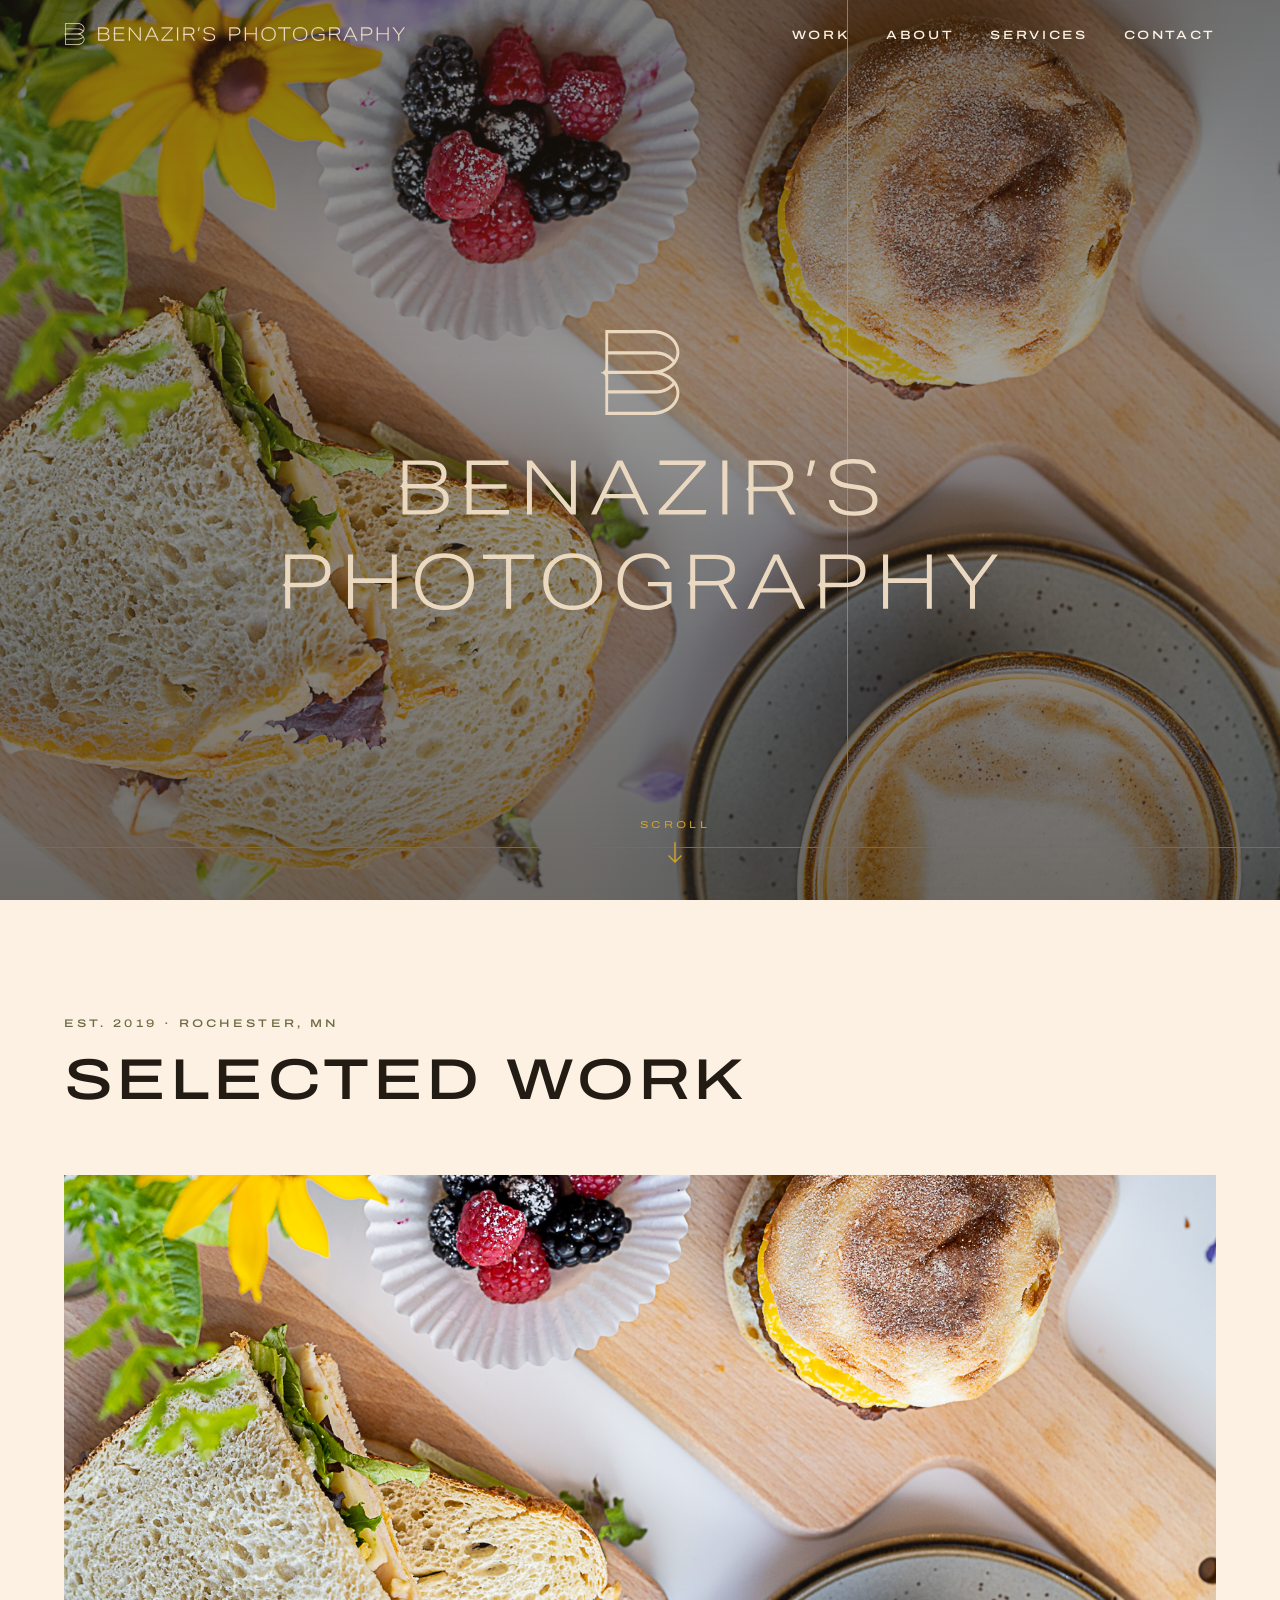
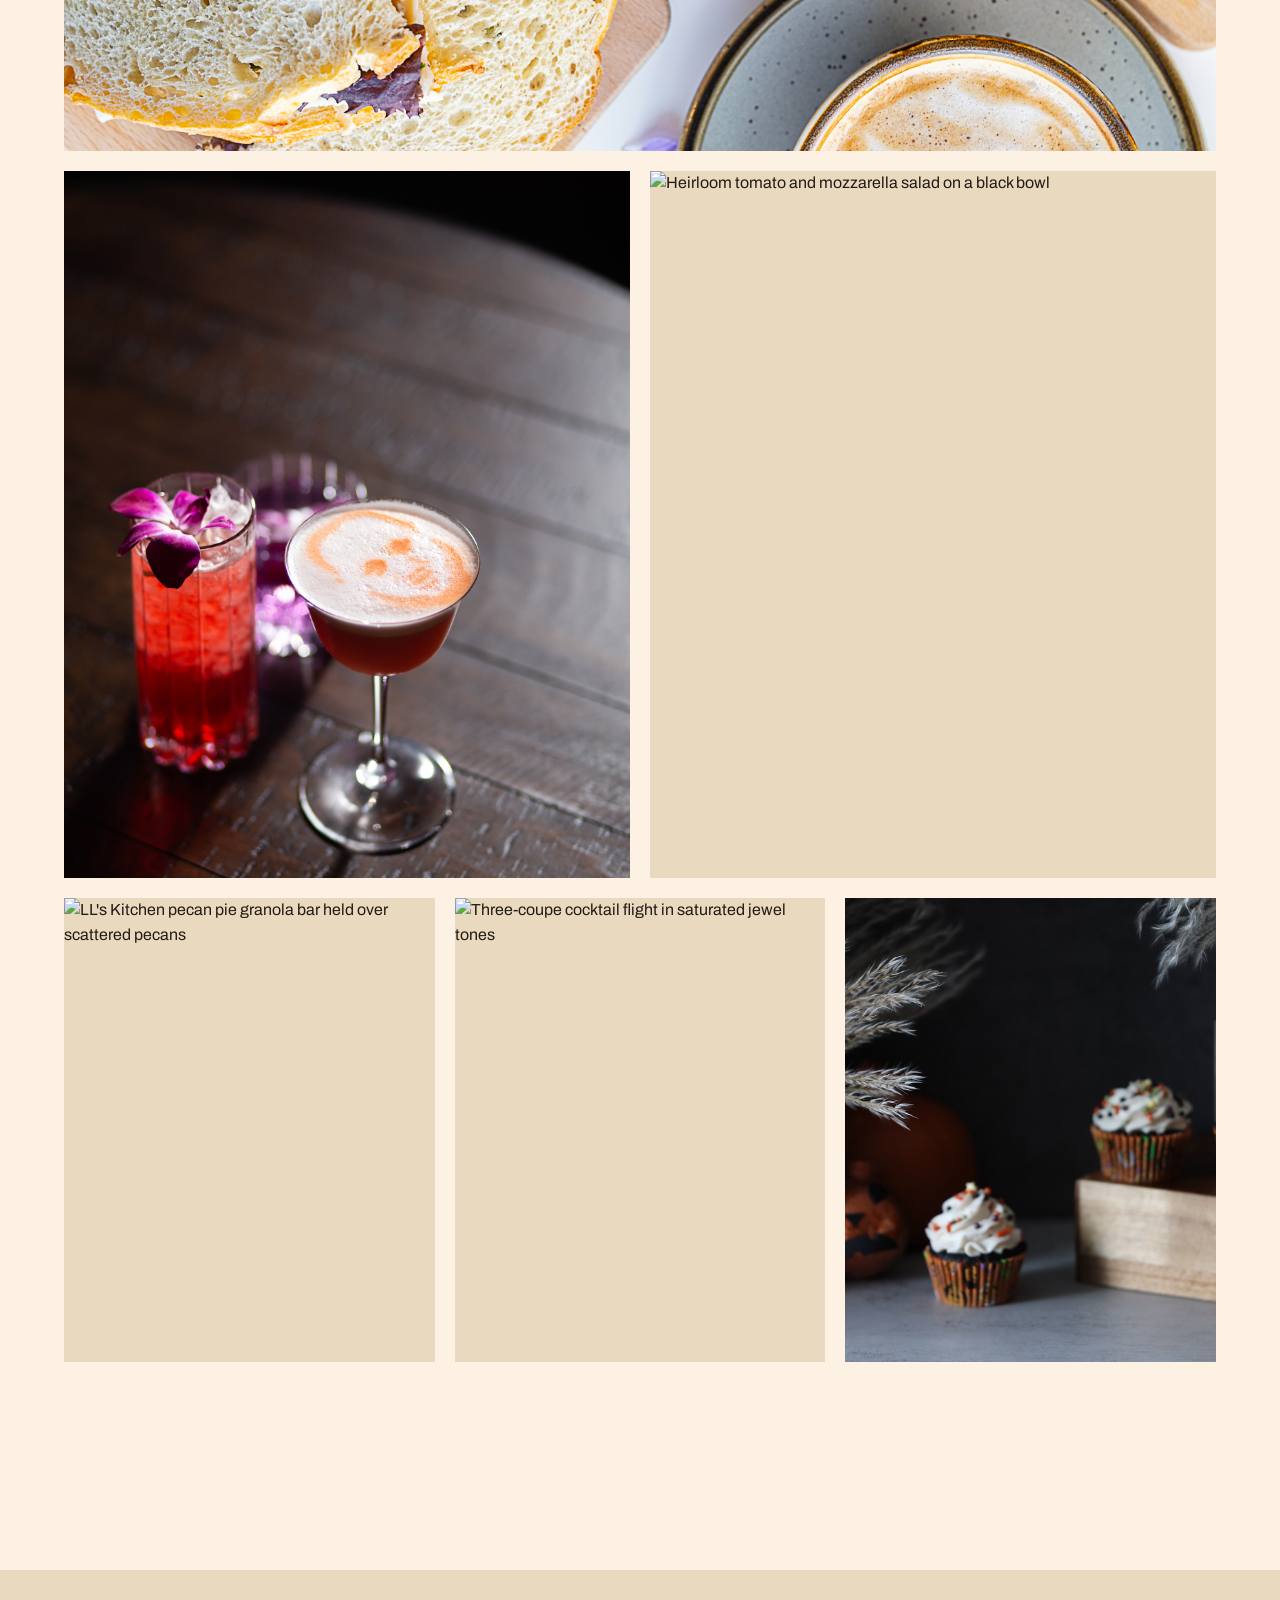
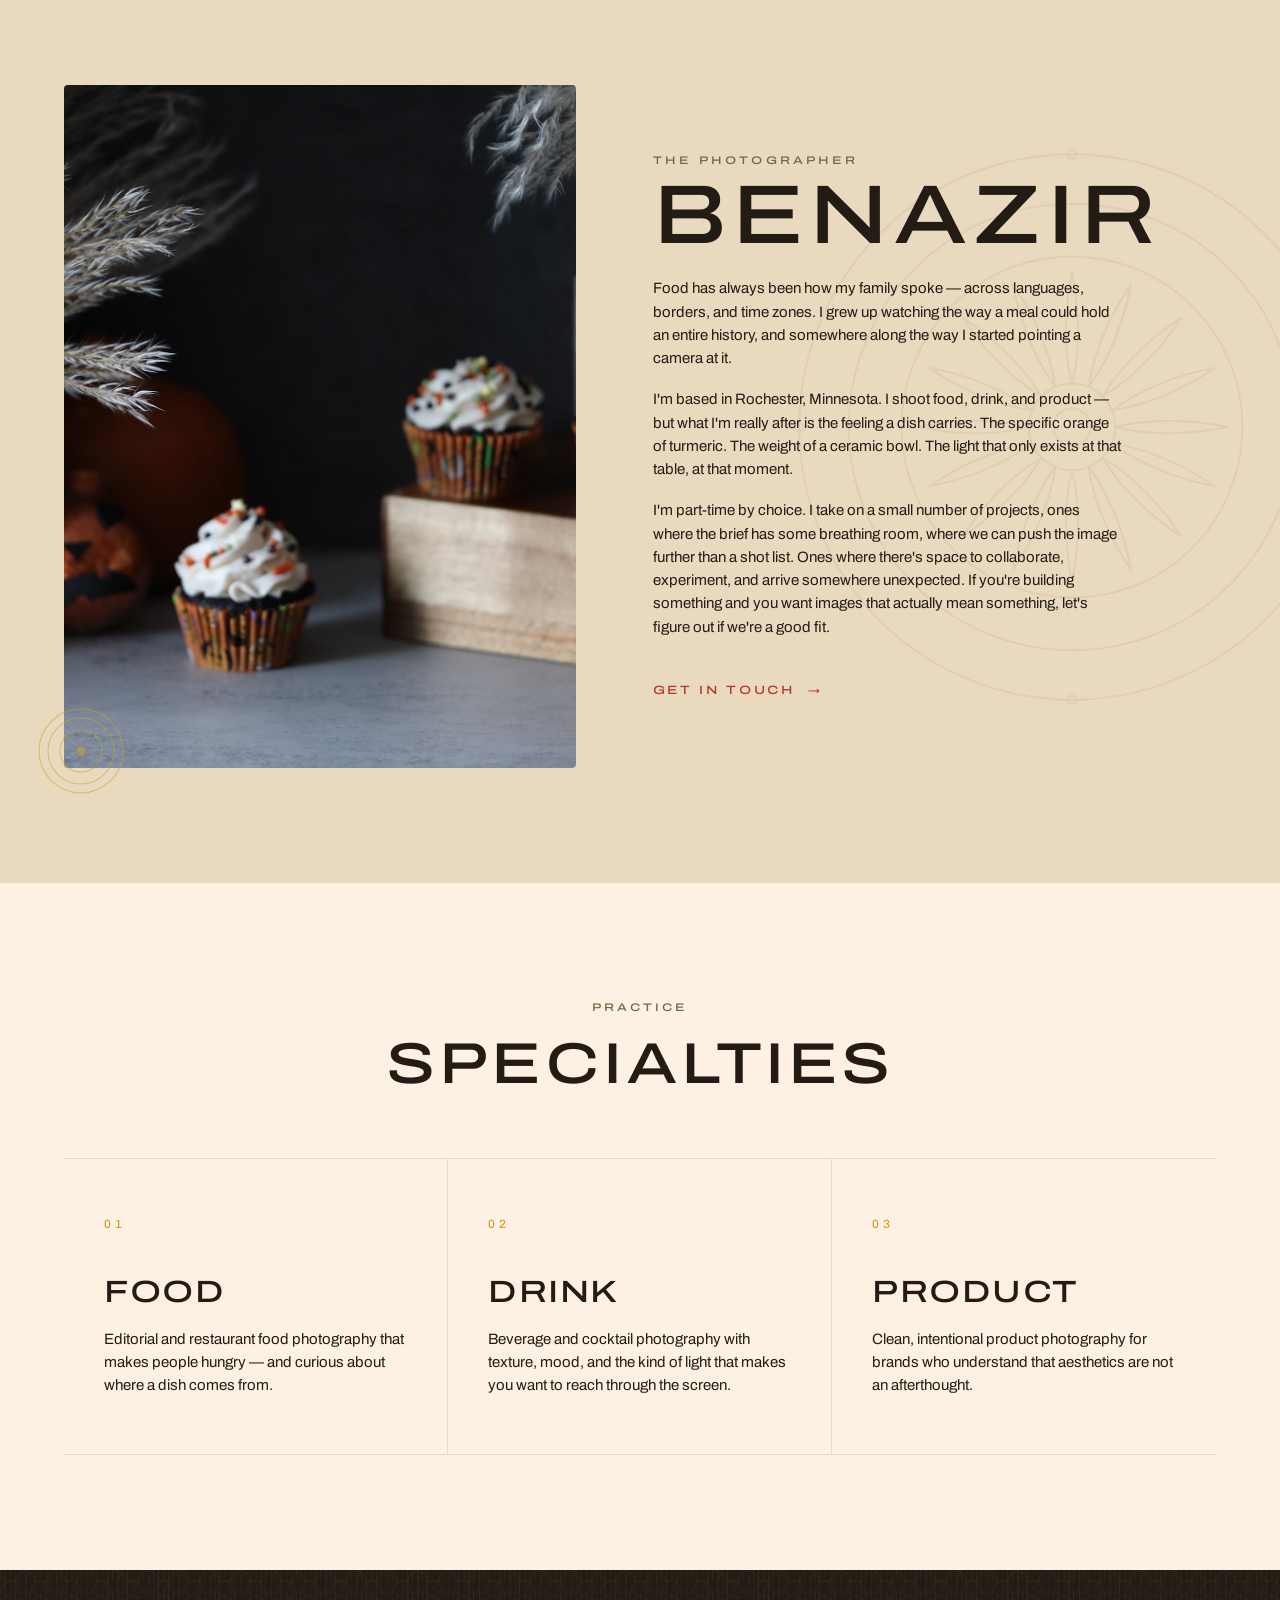
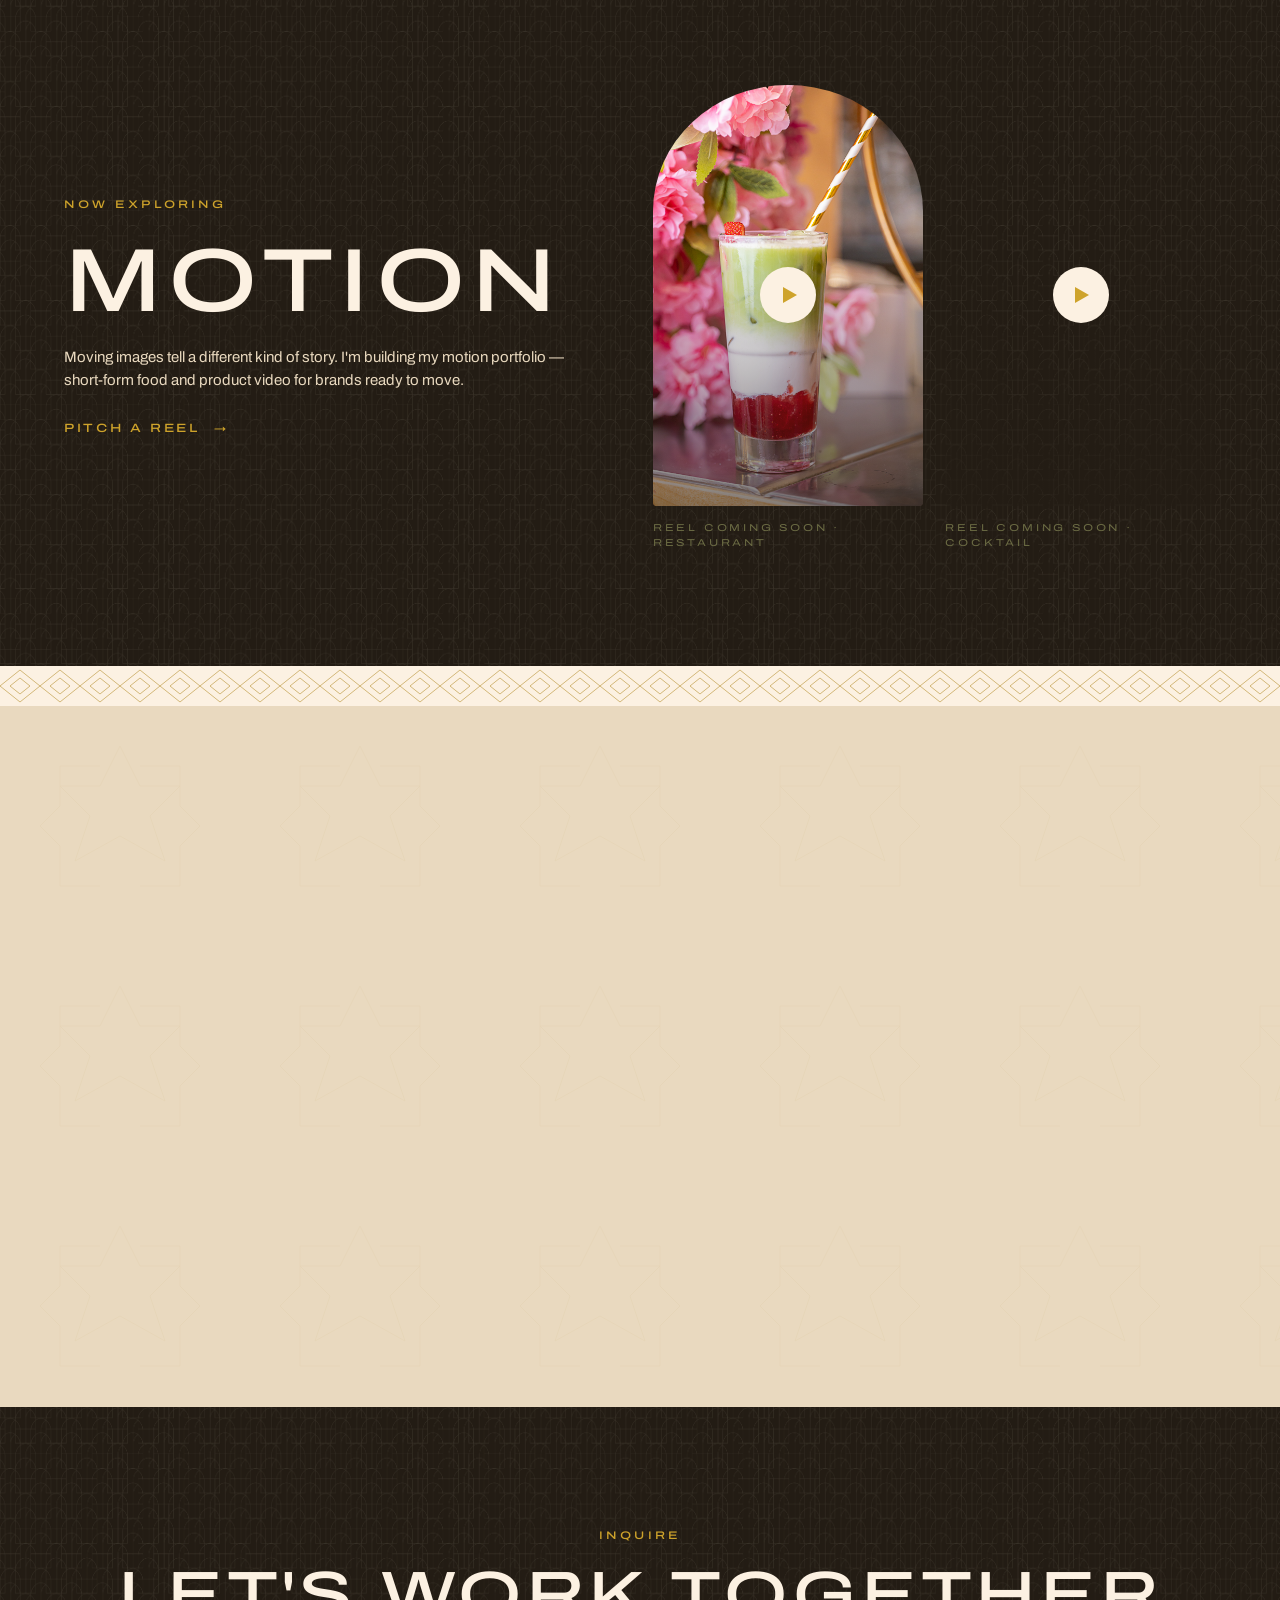
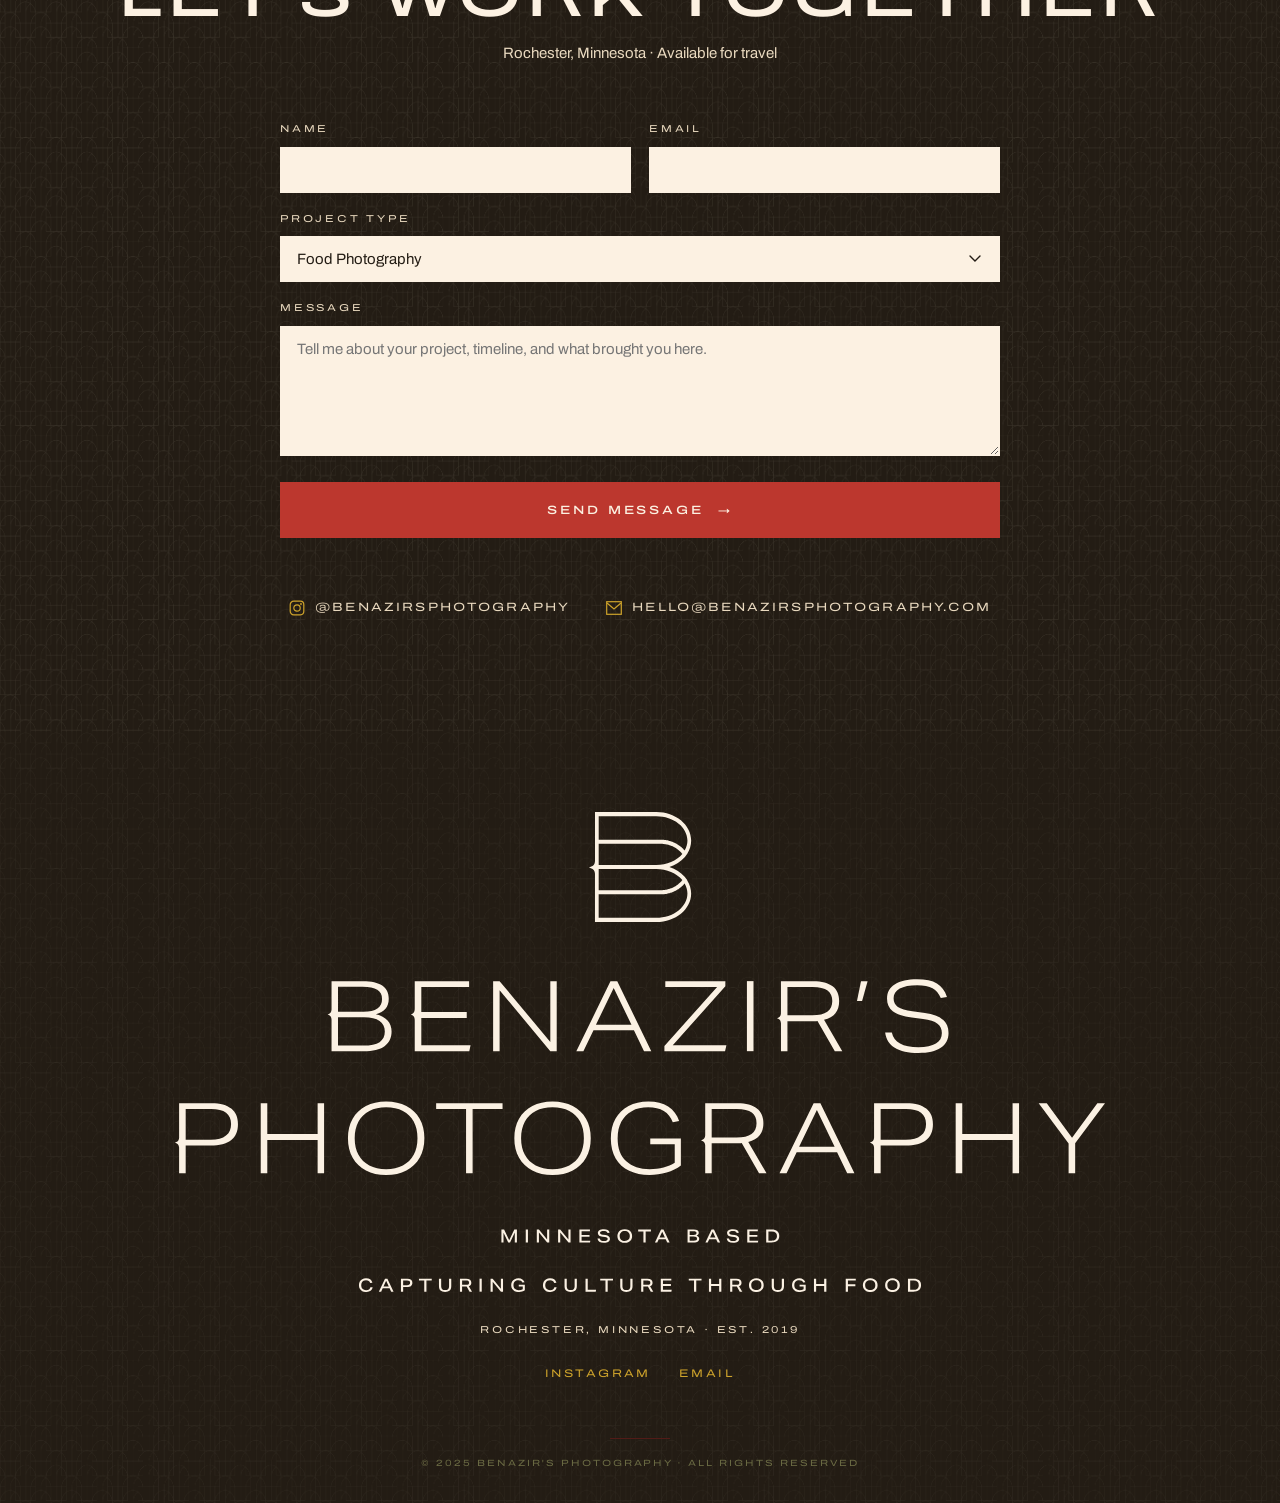
==== commit 0130e2ba: "Update index.html" ====
--- a/index.html
+++ b/index.html
@@ -324,7 +324,7 @@
 
   <div class="footer__brand">
   <img src="assets/logos/Primary_Tagline_Cream.svg" alt="Benazir's Photography" 
-     style="height: 480px; width: auto; display: block; background: red;">
+       style="height: 480px; width: auto; display: block;">
 </div>
 <div class="footer__loc">Rochester, Minnesota · Est. 2019</div>
 
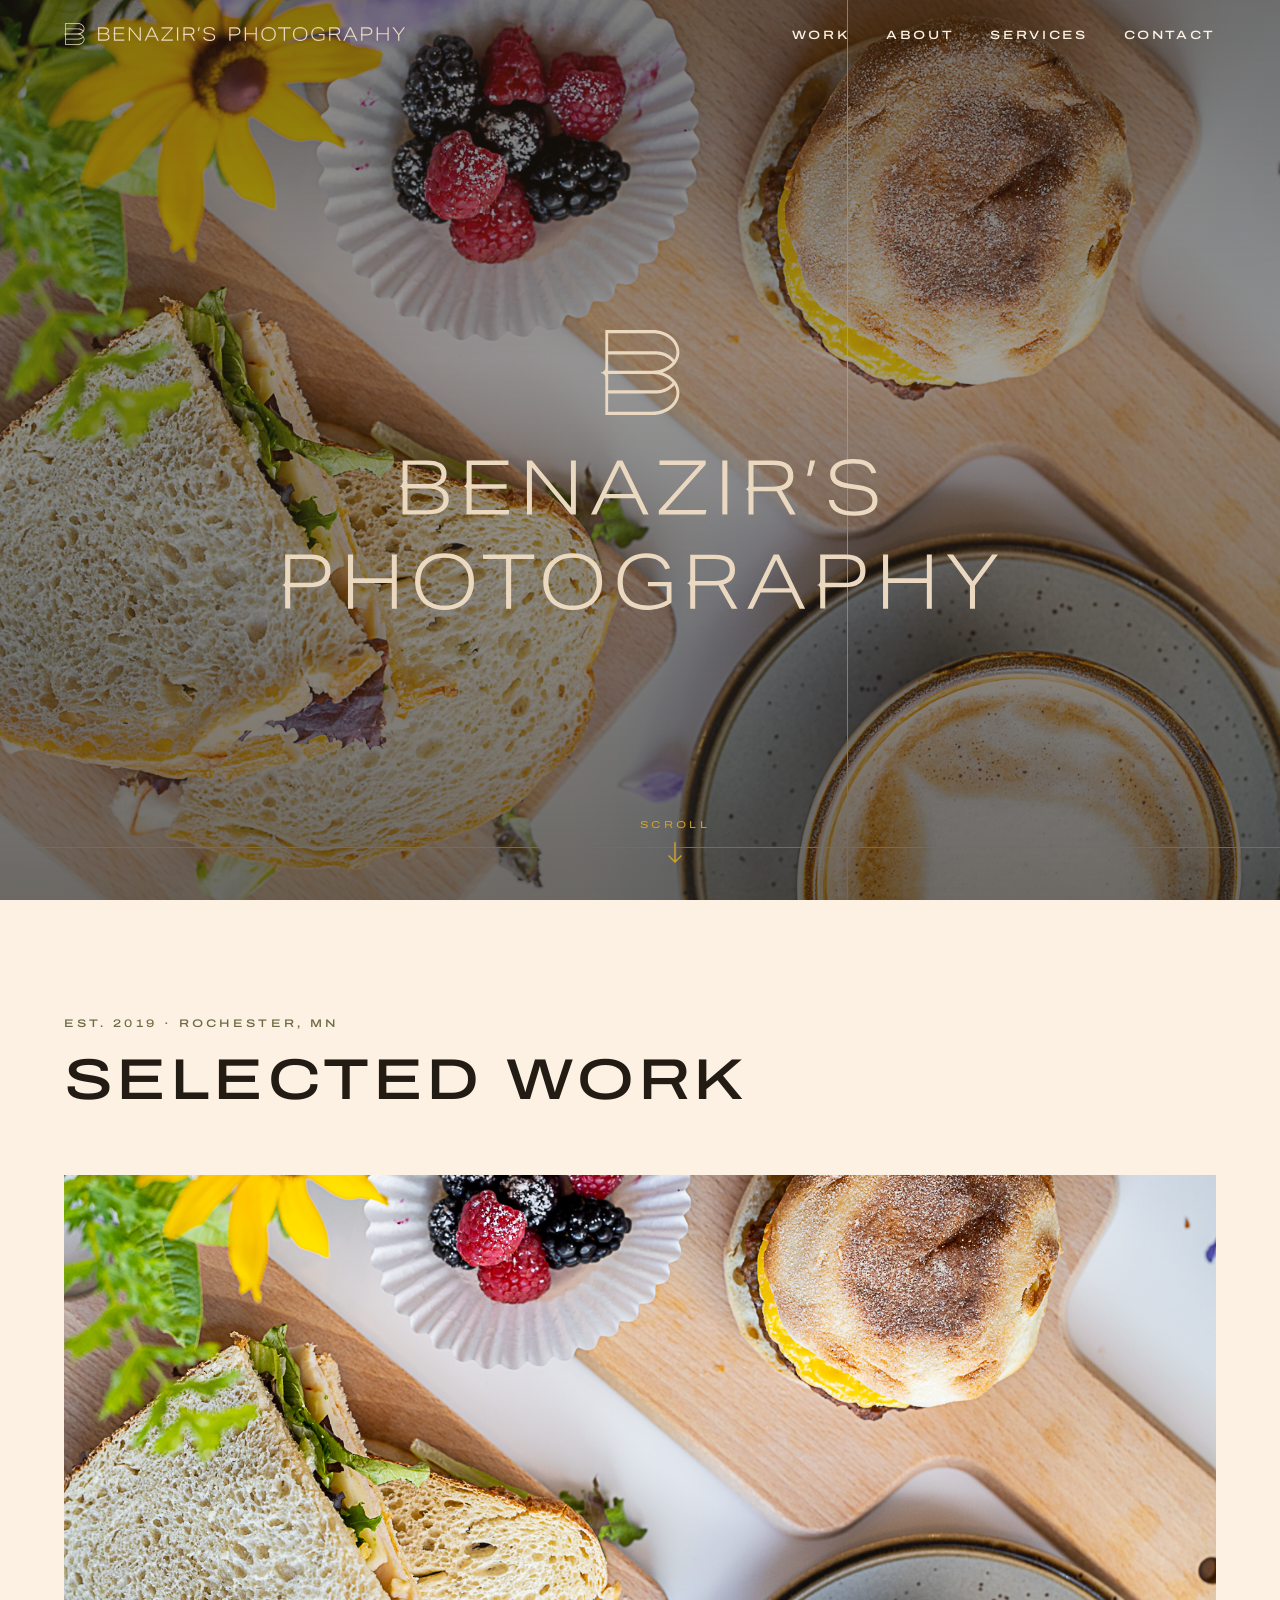
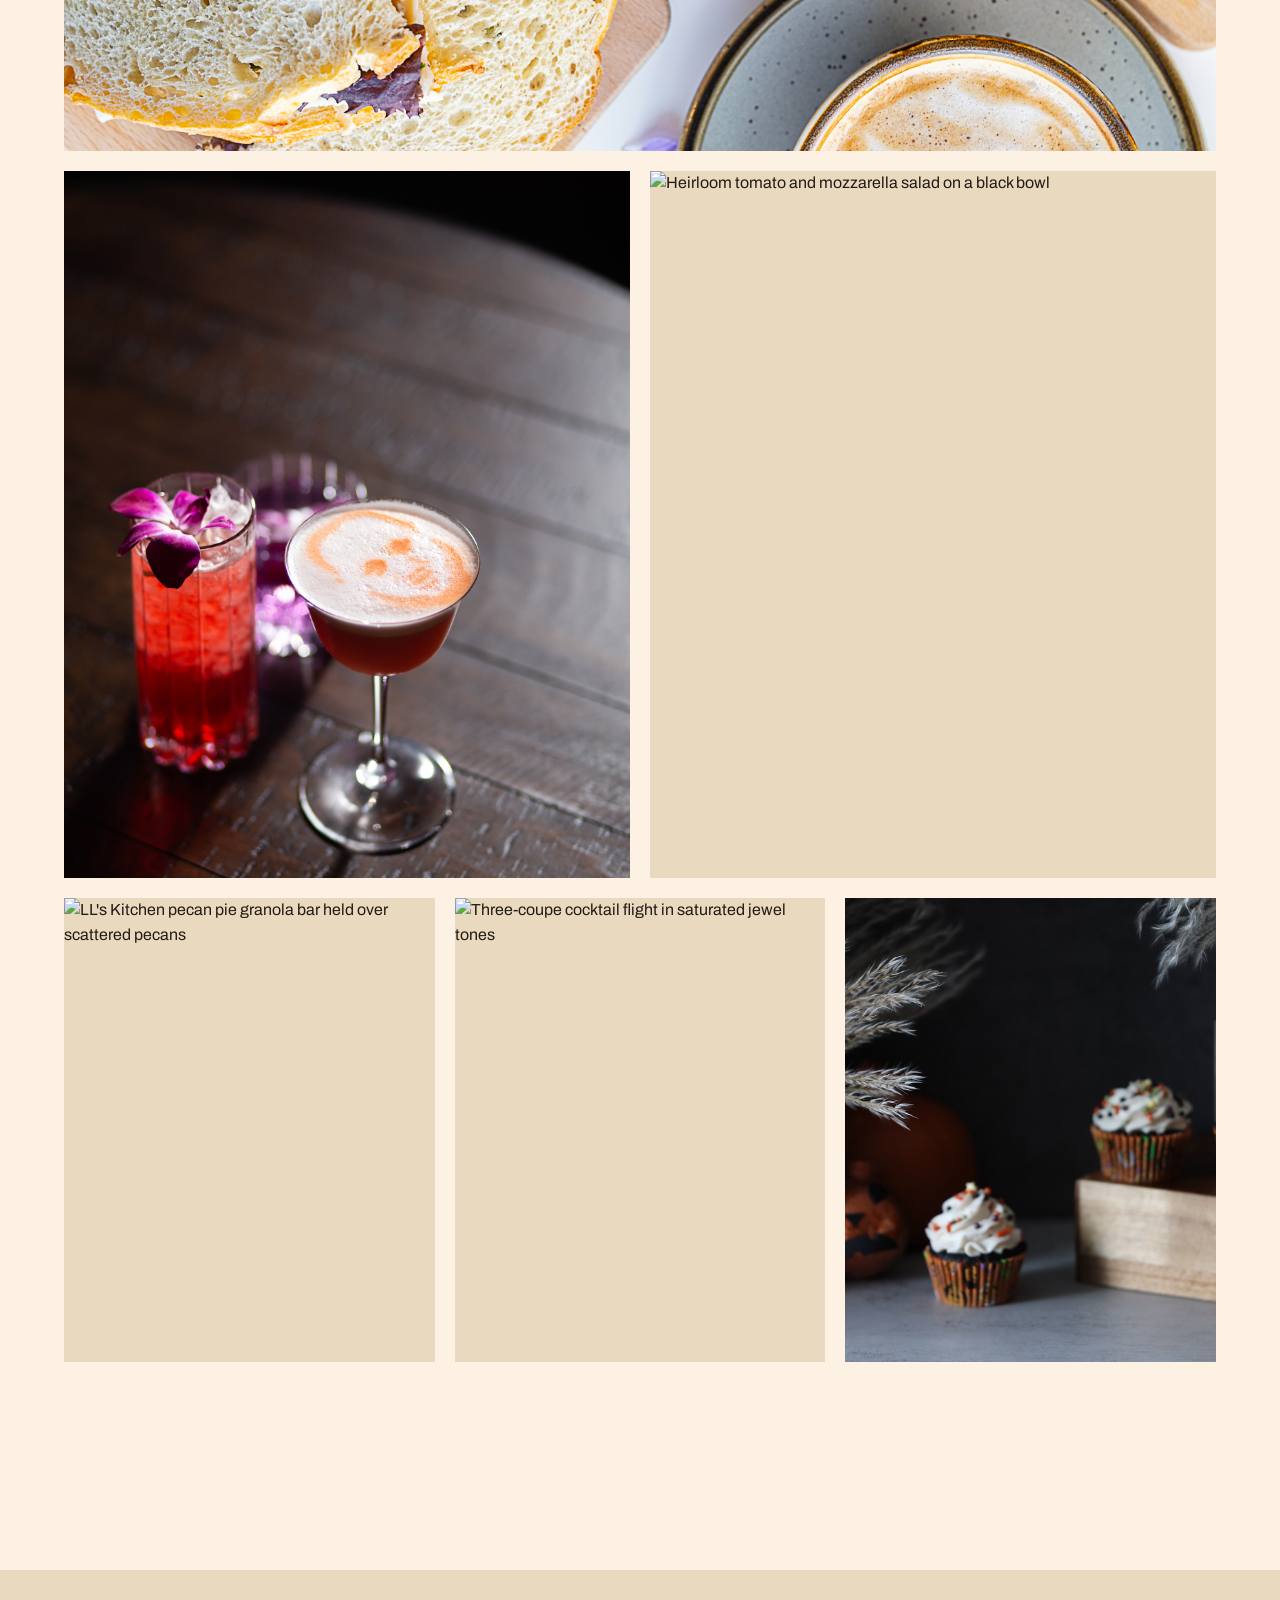
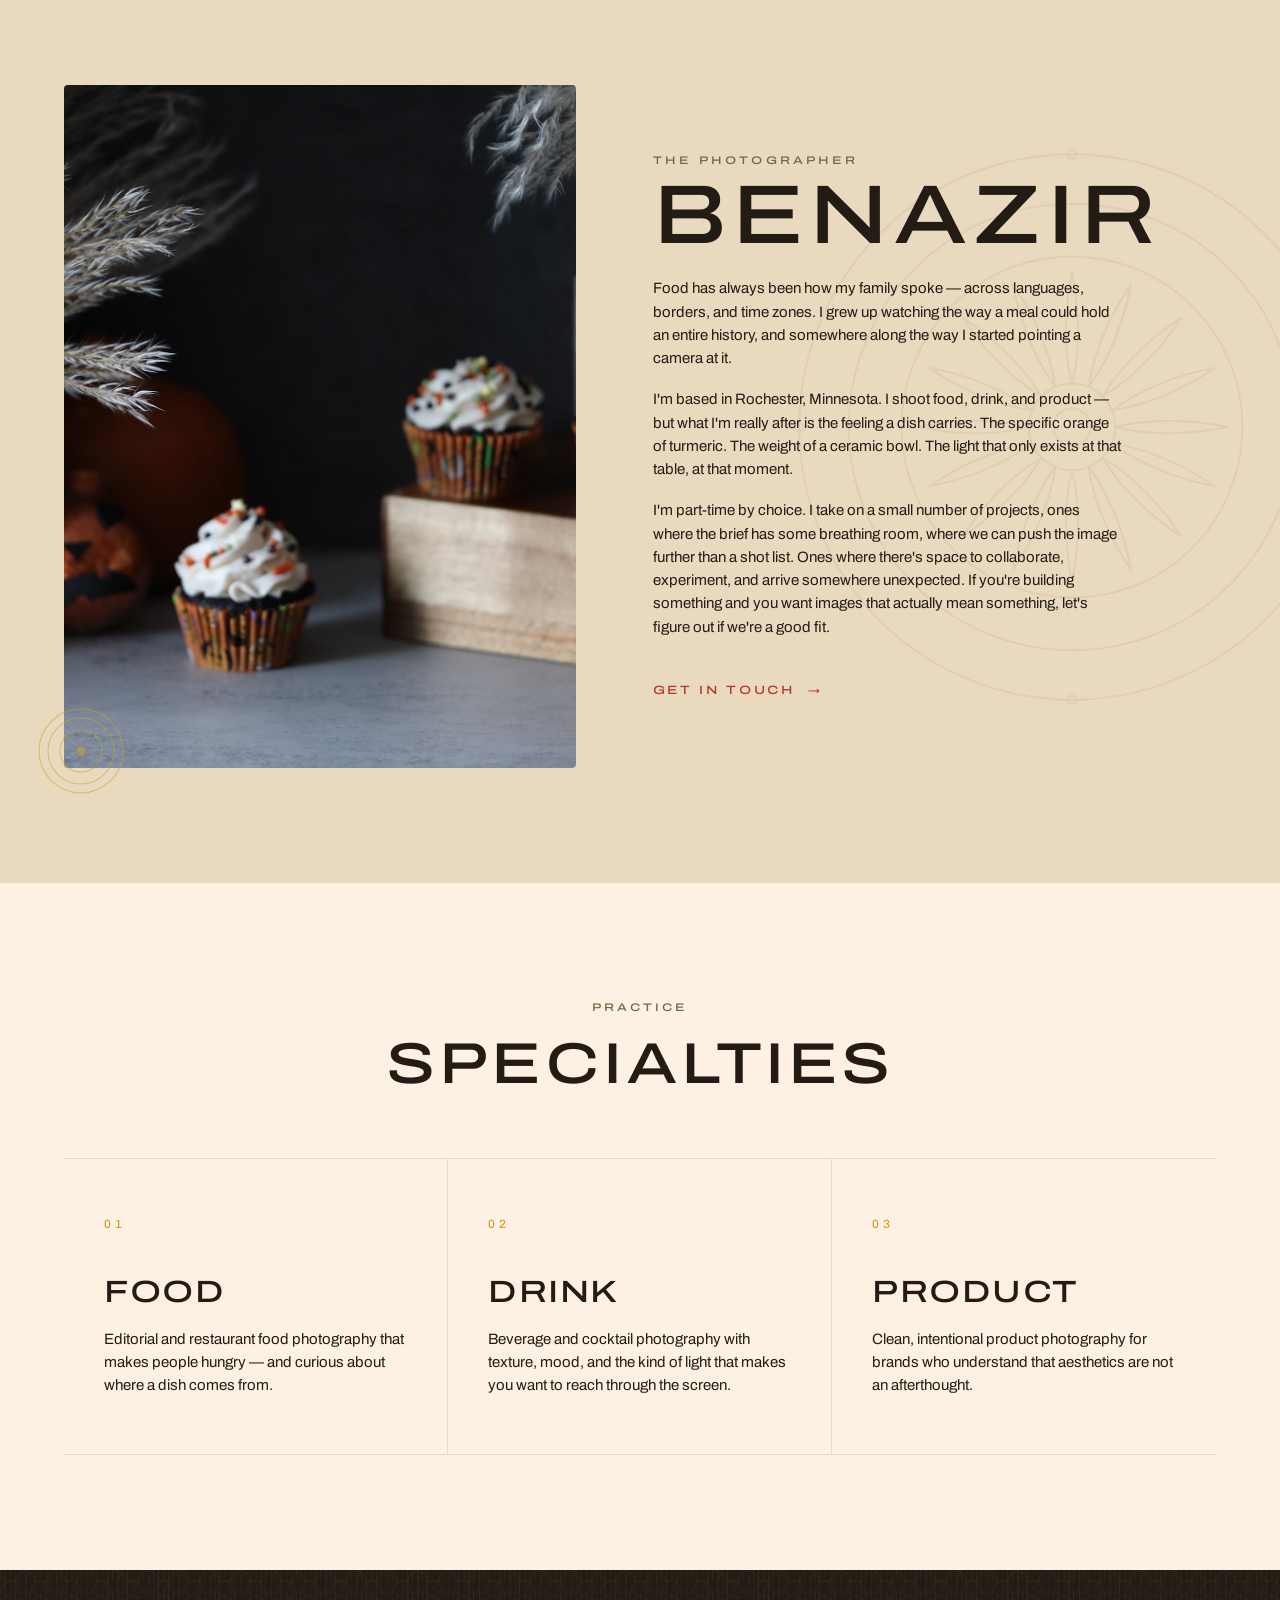
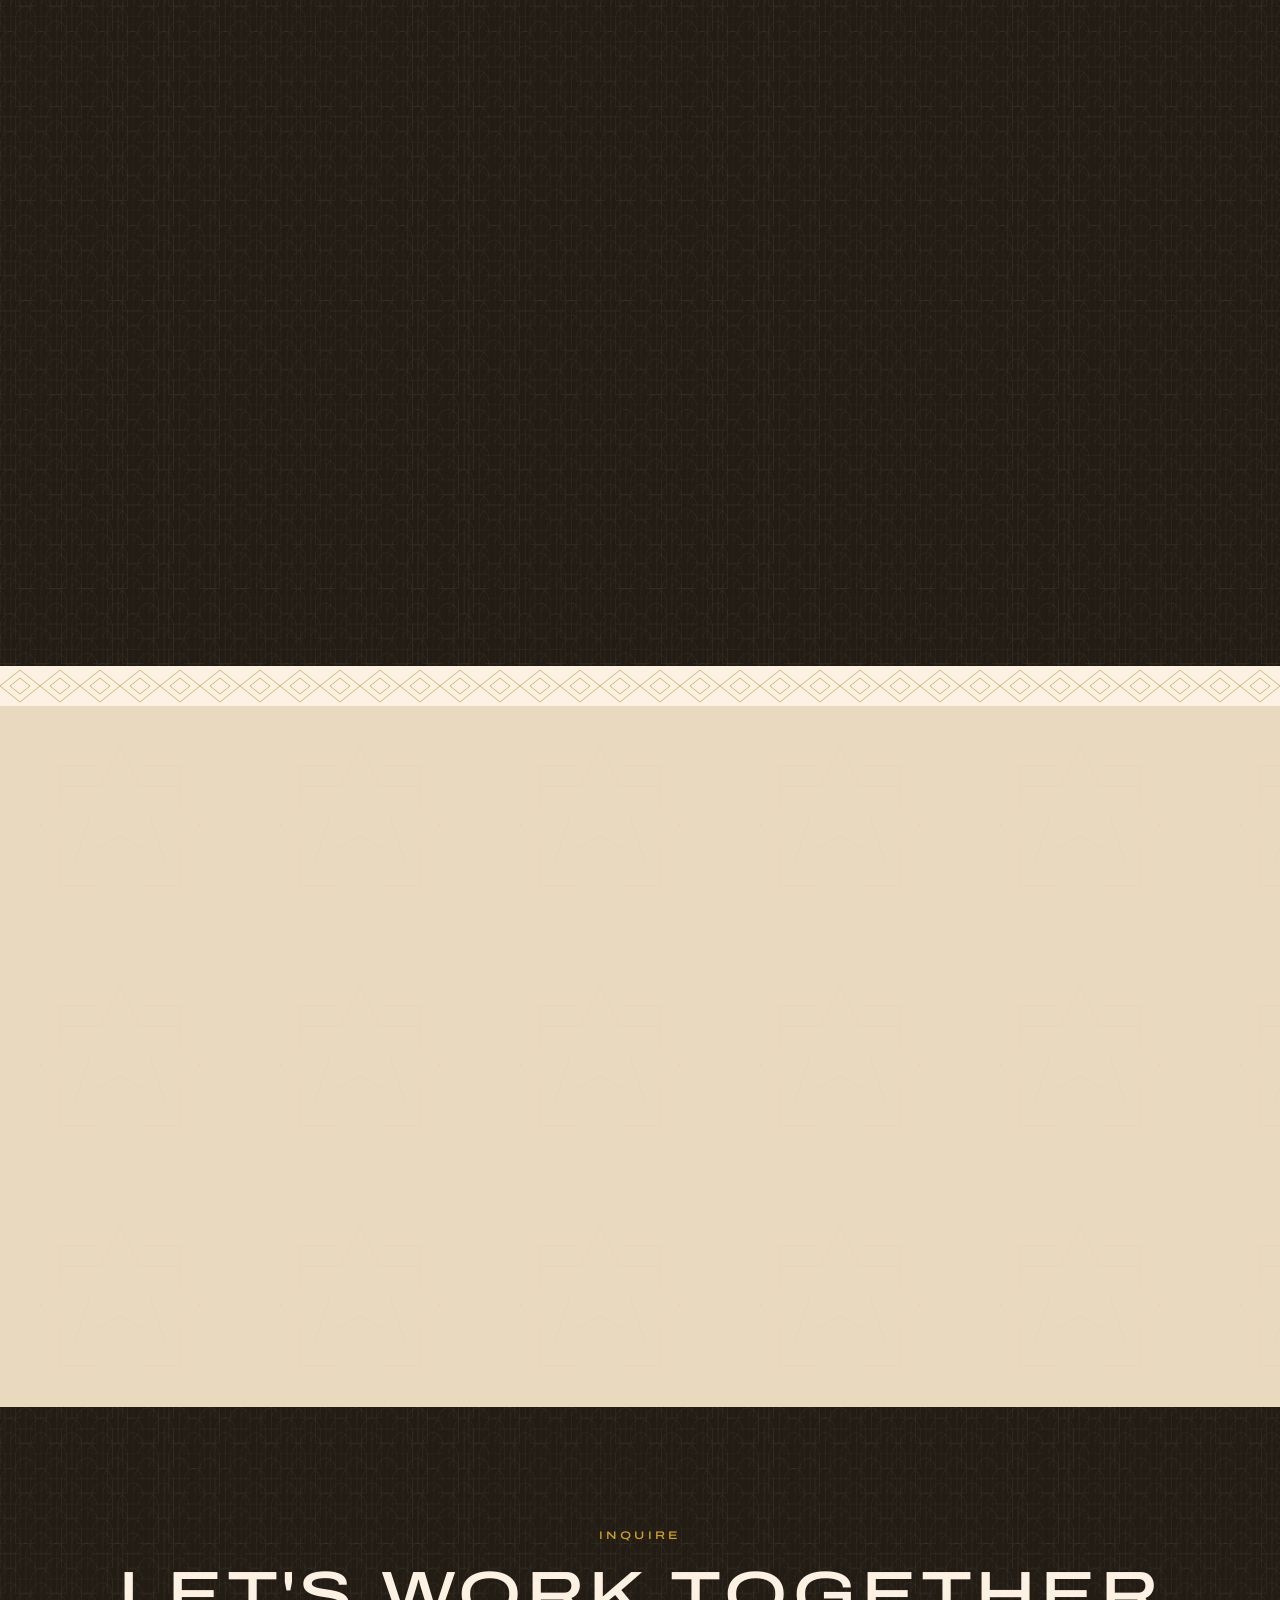
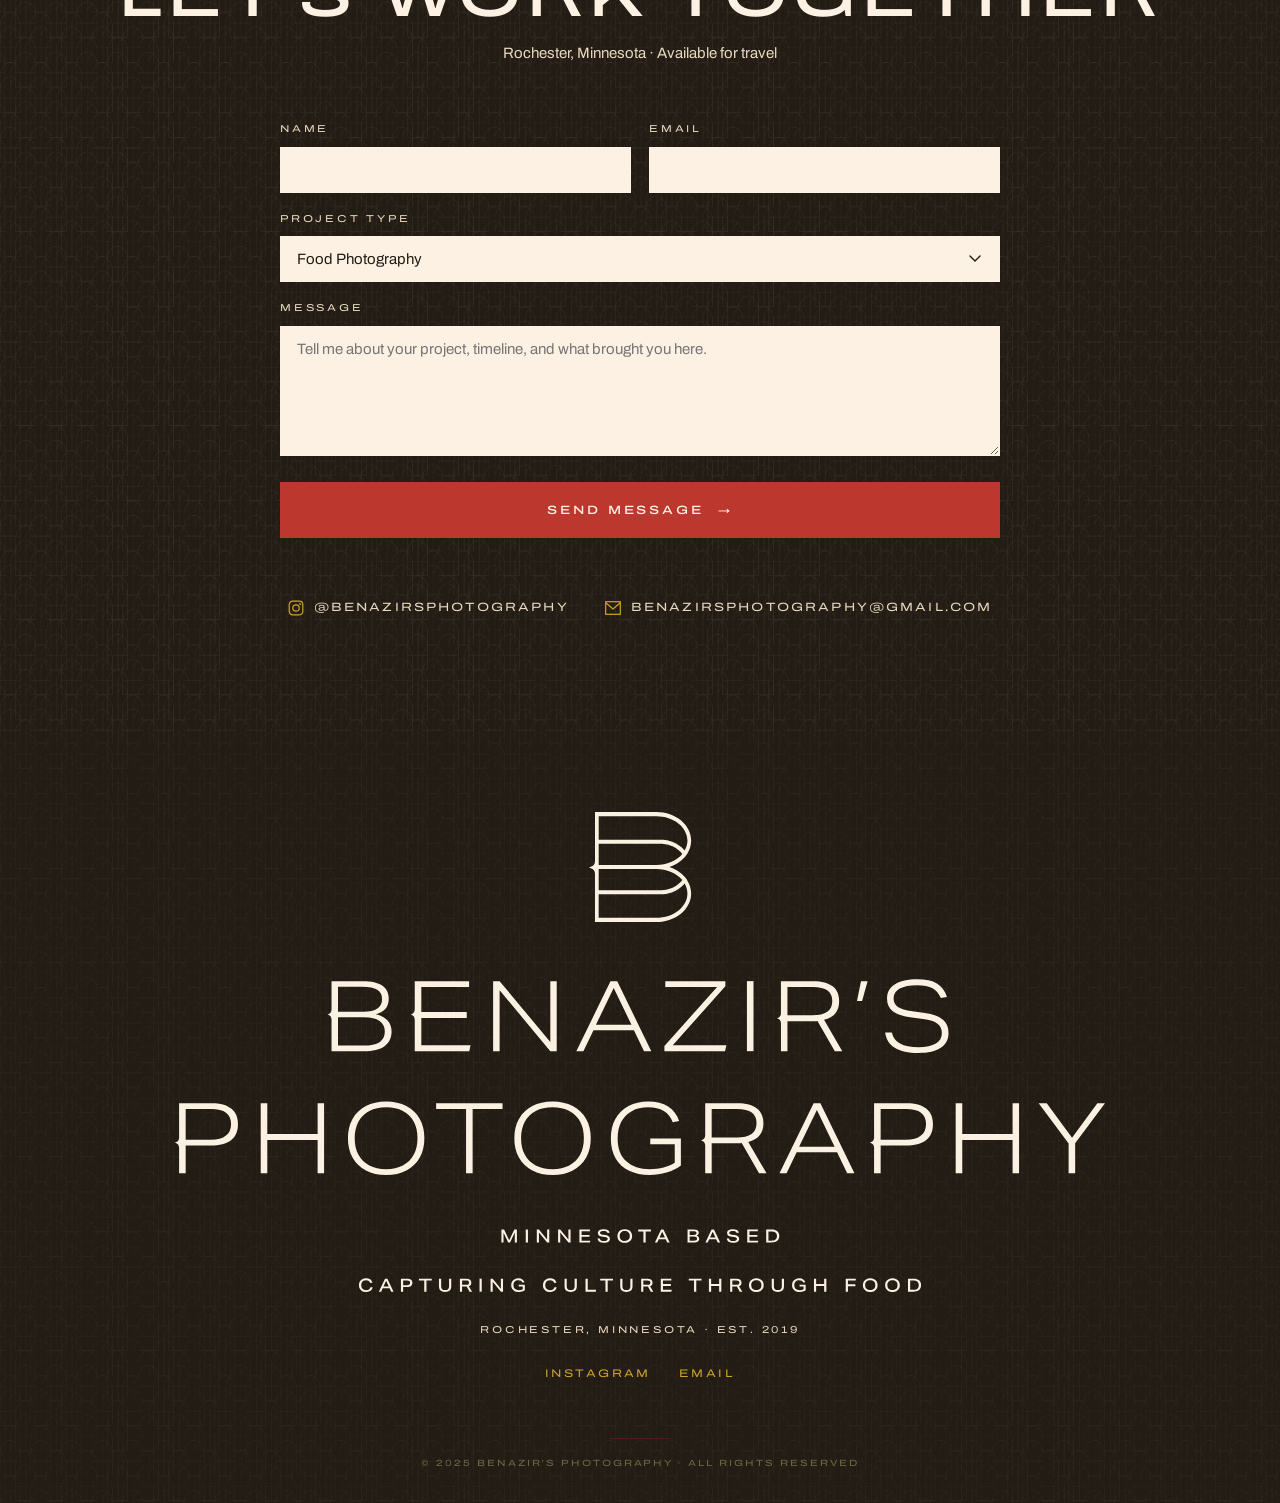
==== commit 731d54be: "Update index.html" ====
--- a/index.html
+++ b/index.html
@@ -311,9 +311,9 @@
       <svg width="16" height="16" viewBox="0 0 16 16" fill="none"><rect x="1.2" y="1.2" width="13.6" height="13.6" rx="3.5" stroke="currentColor" stroke-width="1.2"/><circle cx="8" cy="8" r="3.2" stroke="currentColor" stroke-width="1.2"/><circle cx="12" cy="4" r="0.9" fill="currentColor"/></svg>
       @benazirsphotography
     </a>
-    <a href="mailto:hello@benazirsphotography.com">
+    <a href="mailto:benazirsphotography@gmail.com">
       <svg width="16" height="14" viewBox="0 0 16 14" fill="none"><rect x="0.7" y="0.7" width="14.6" height="12.6" stroke="currentColor" stroke-width="1.2"/><path d="M1 2 L8 8 L15 2" stroke="currentColor" stroke-width="1.2" fill="none"/></svg>
-      hello@benazirsphotography.com
+      benazirsphotography@gmail.com
     </a>
   </div>
 </section>
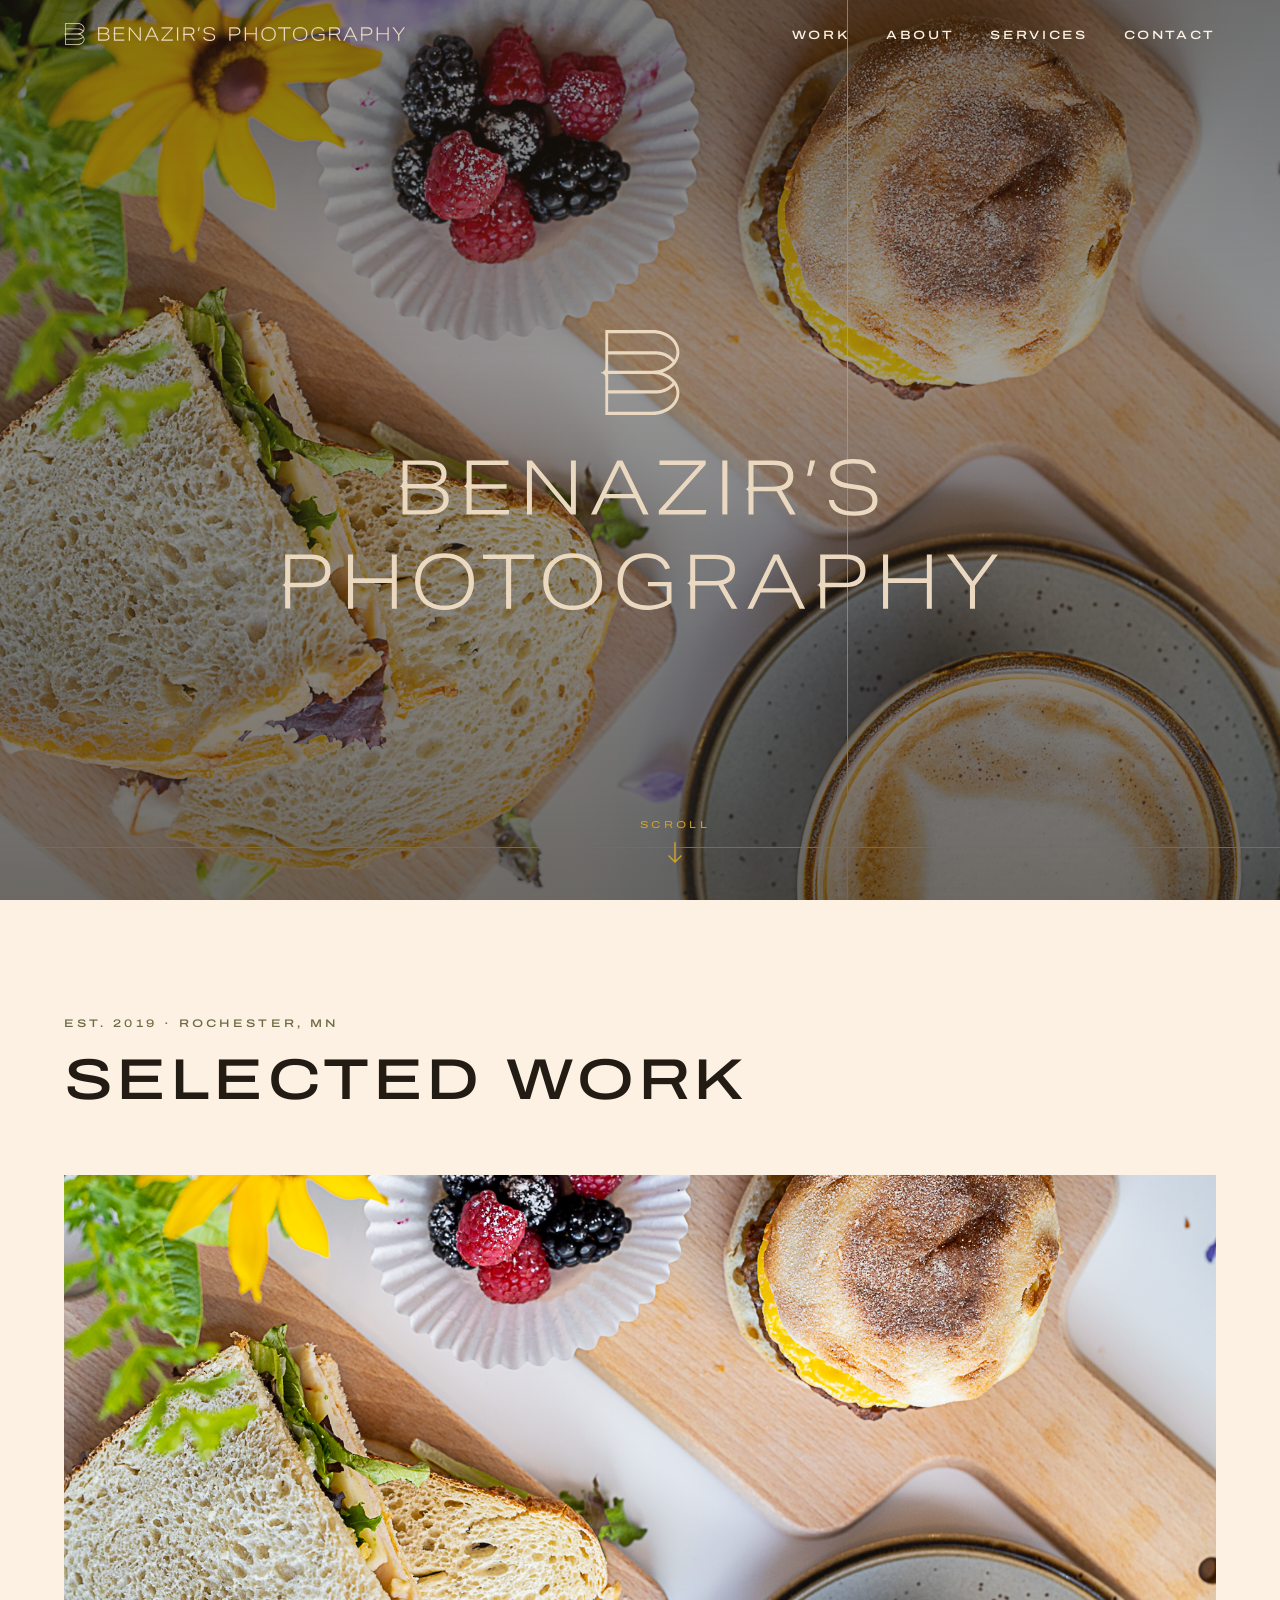
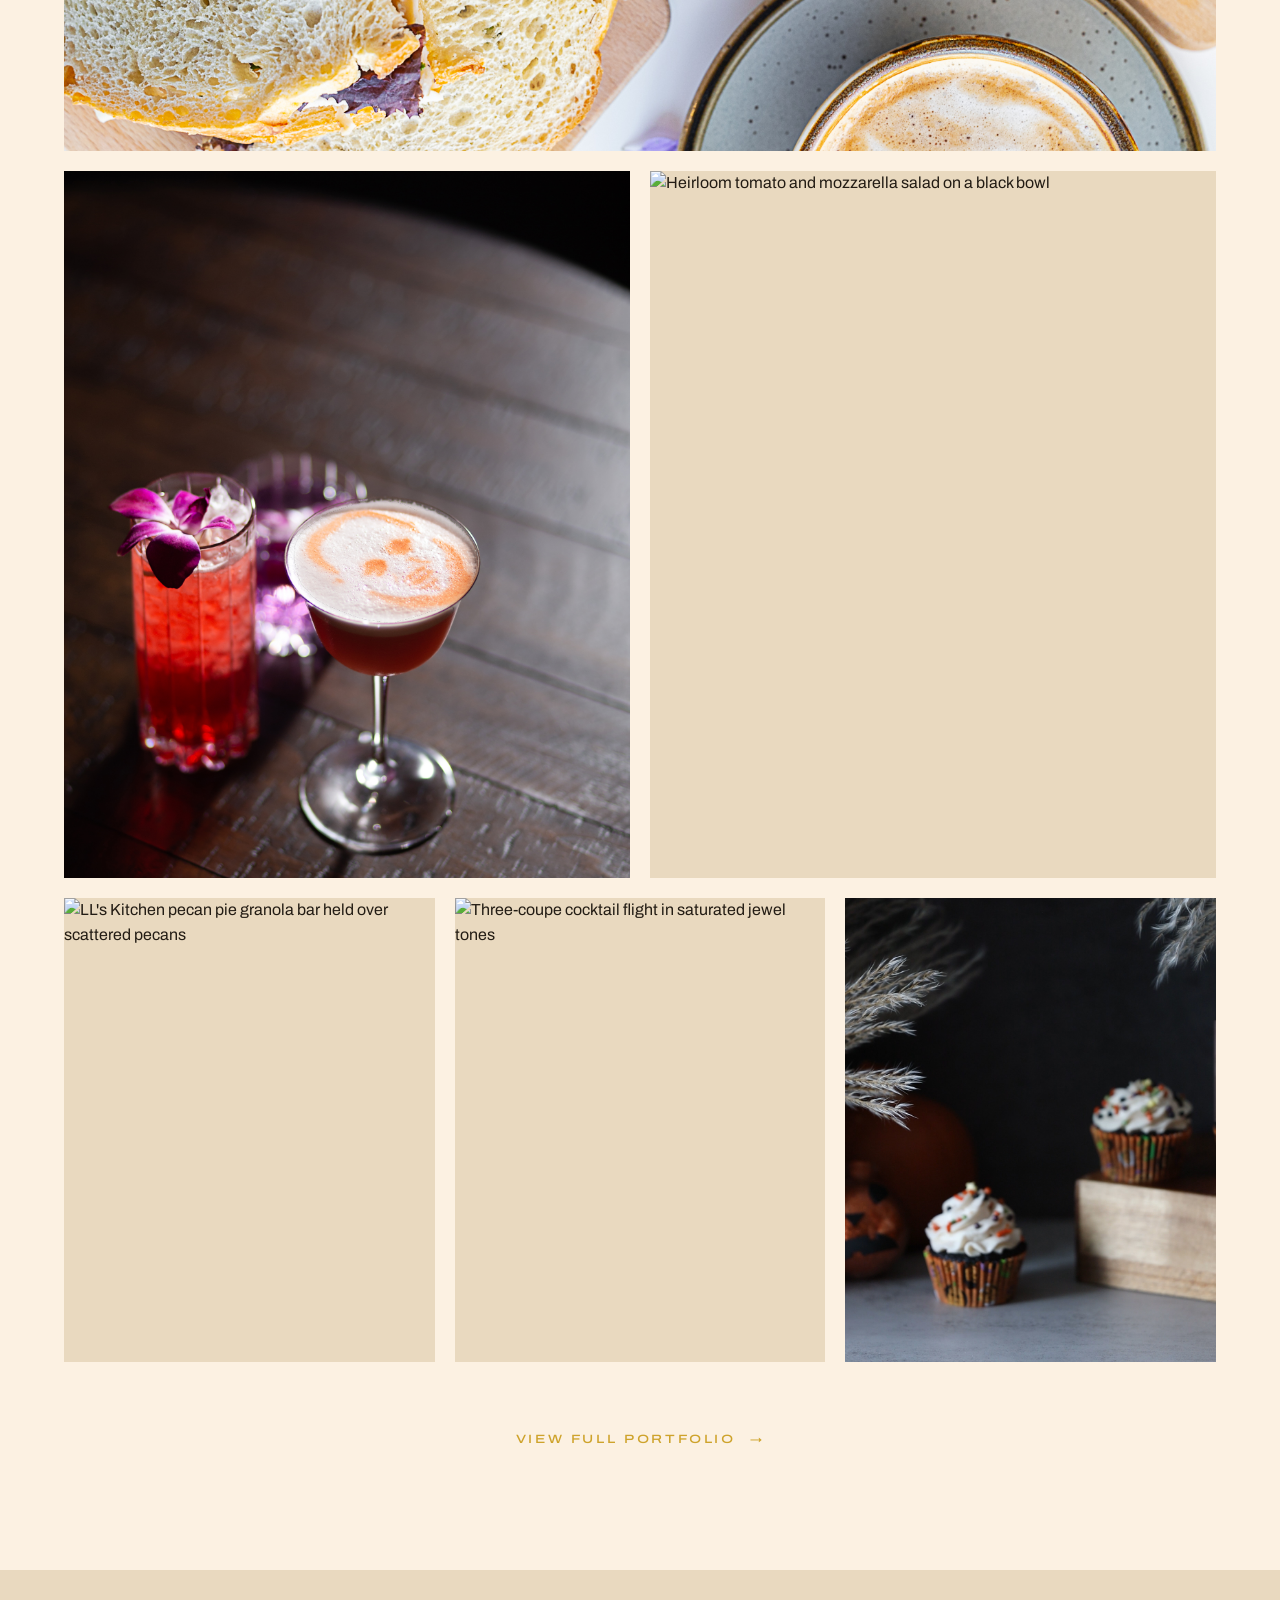
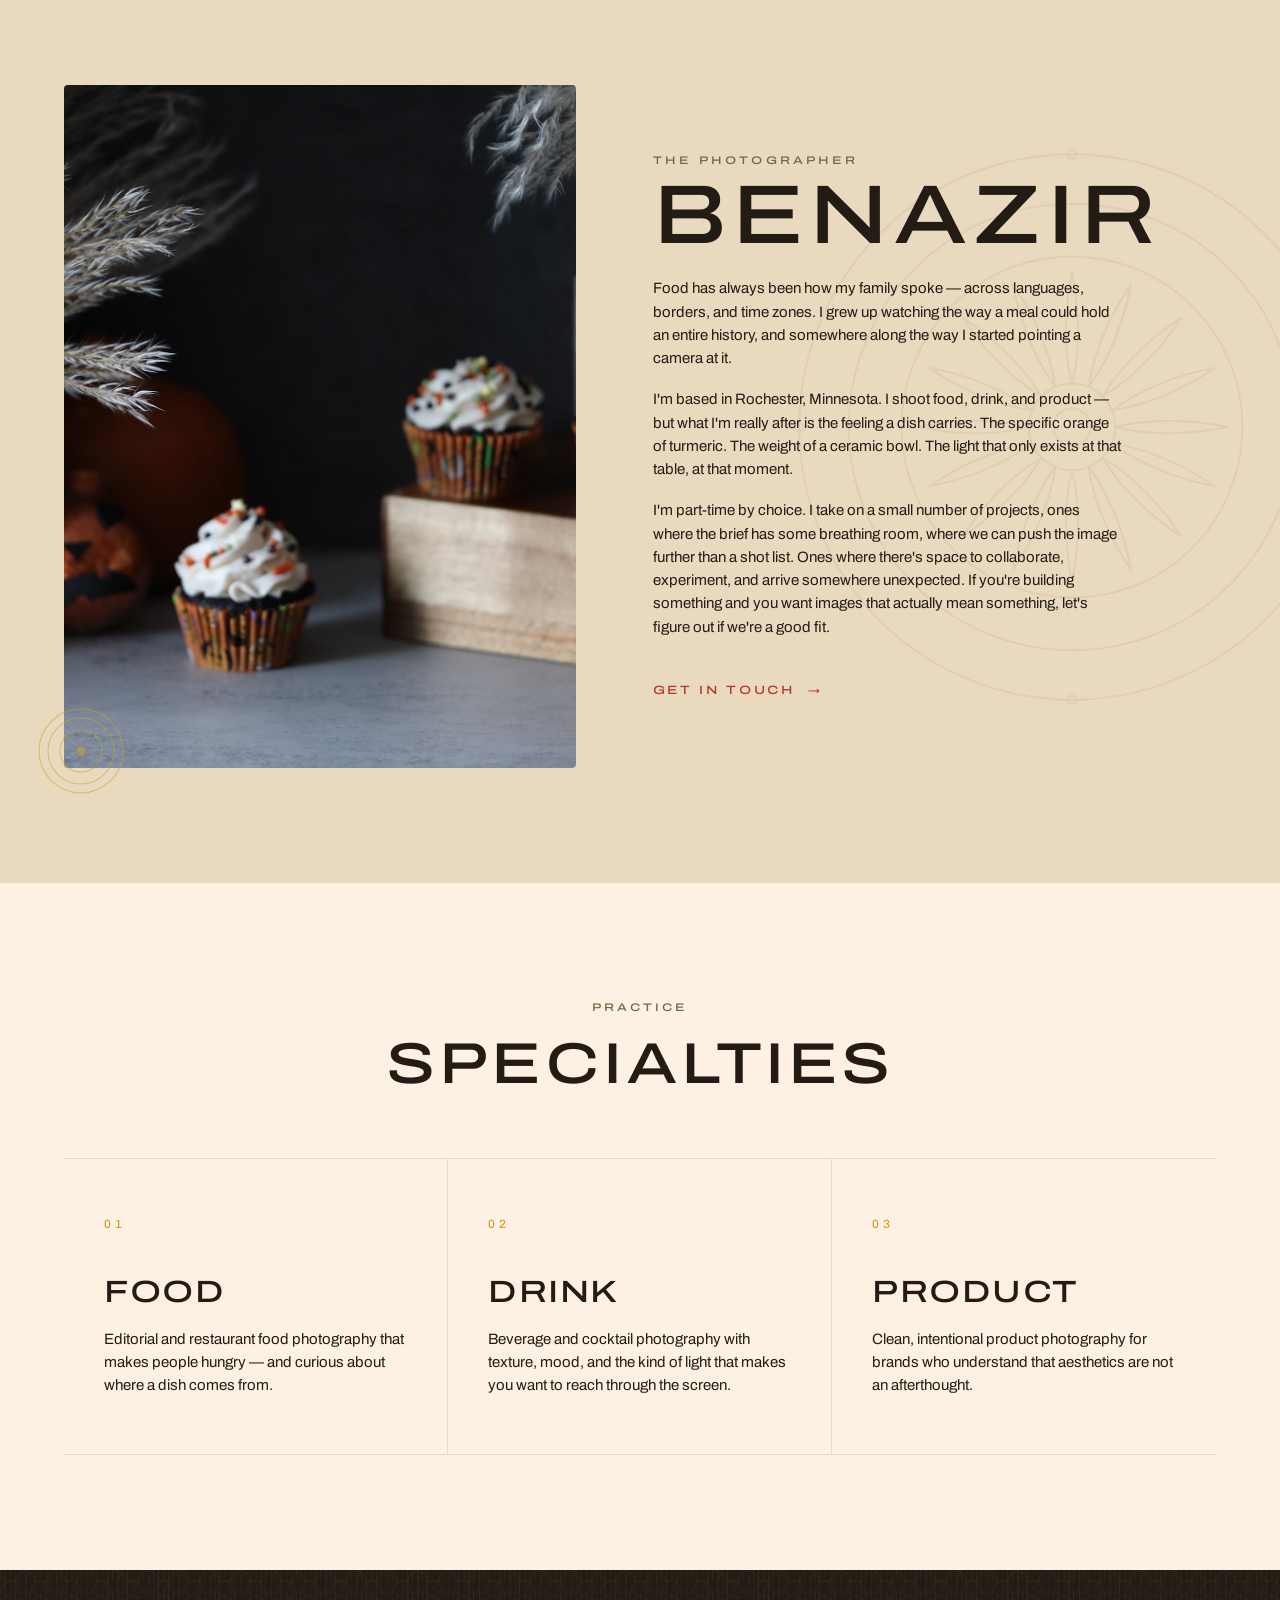
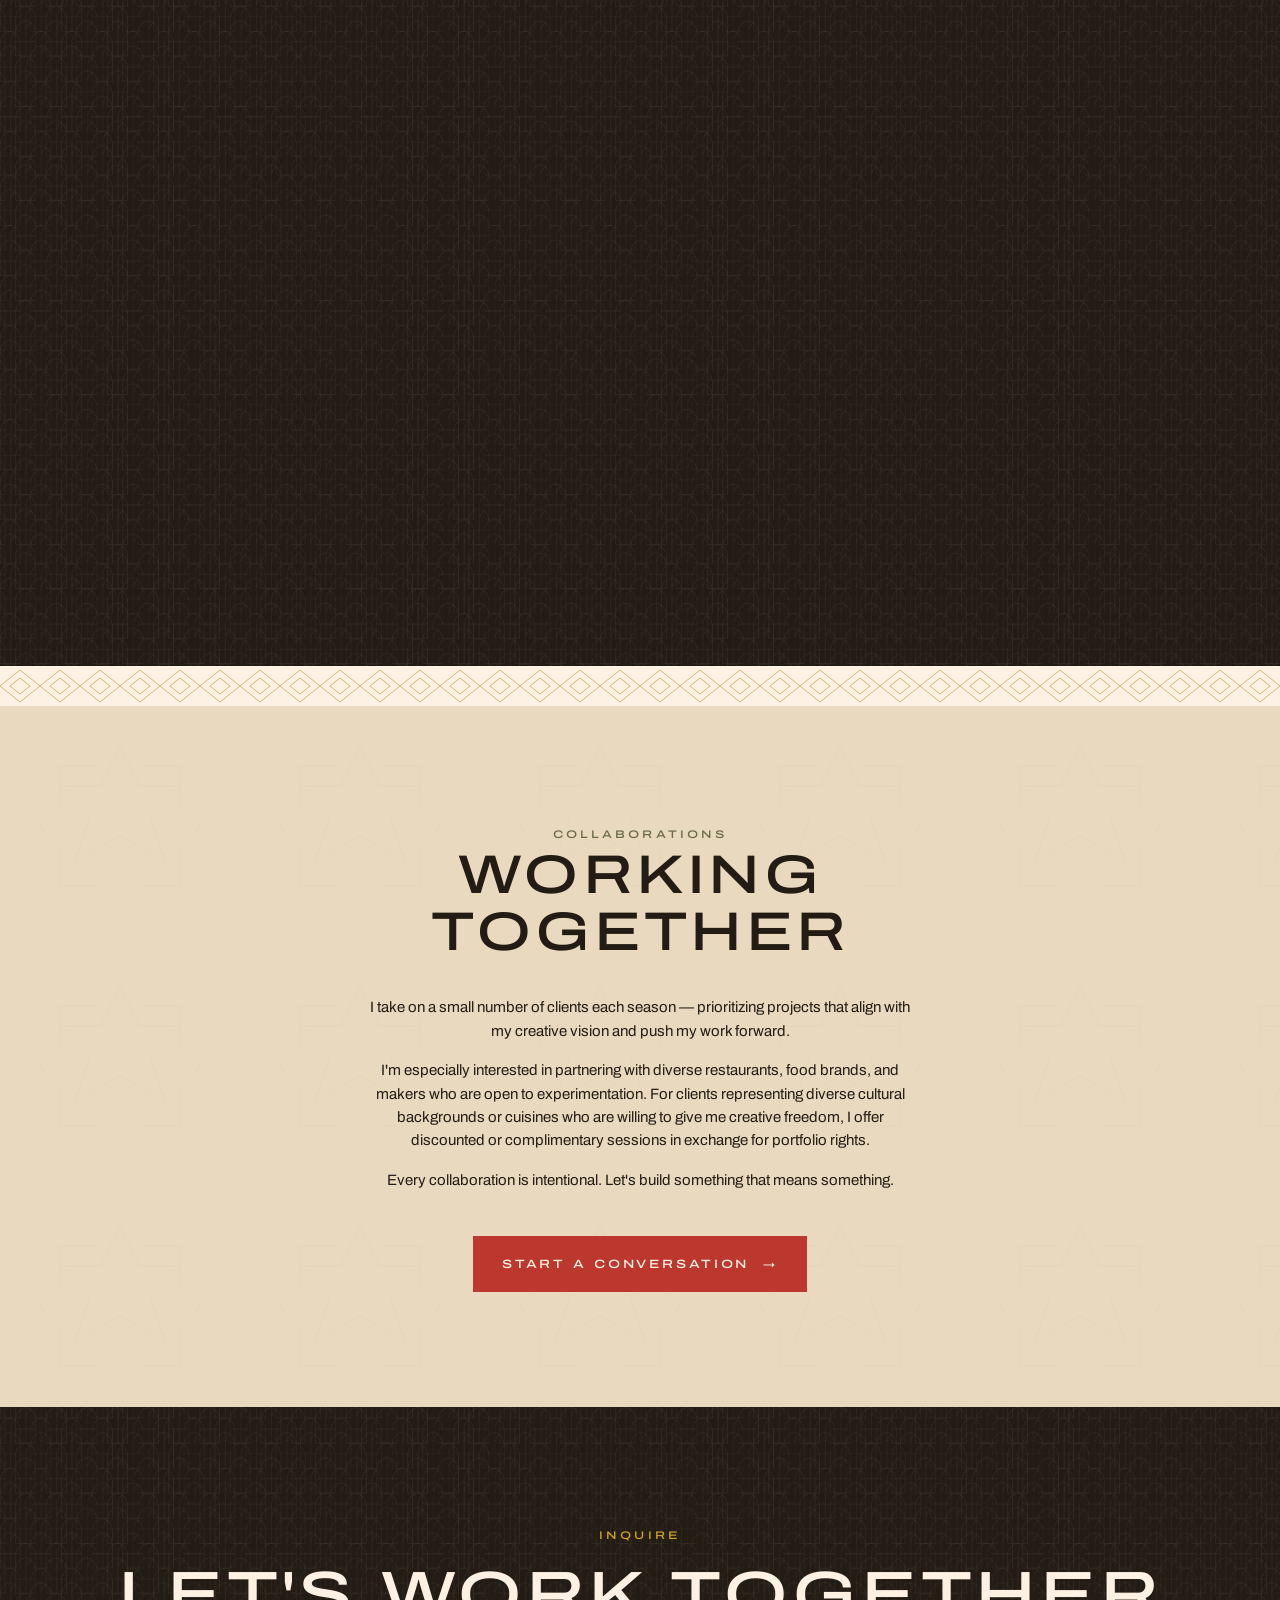
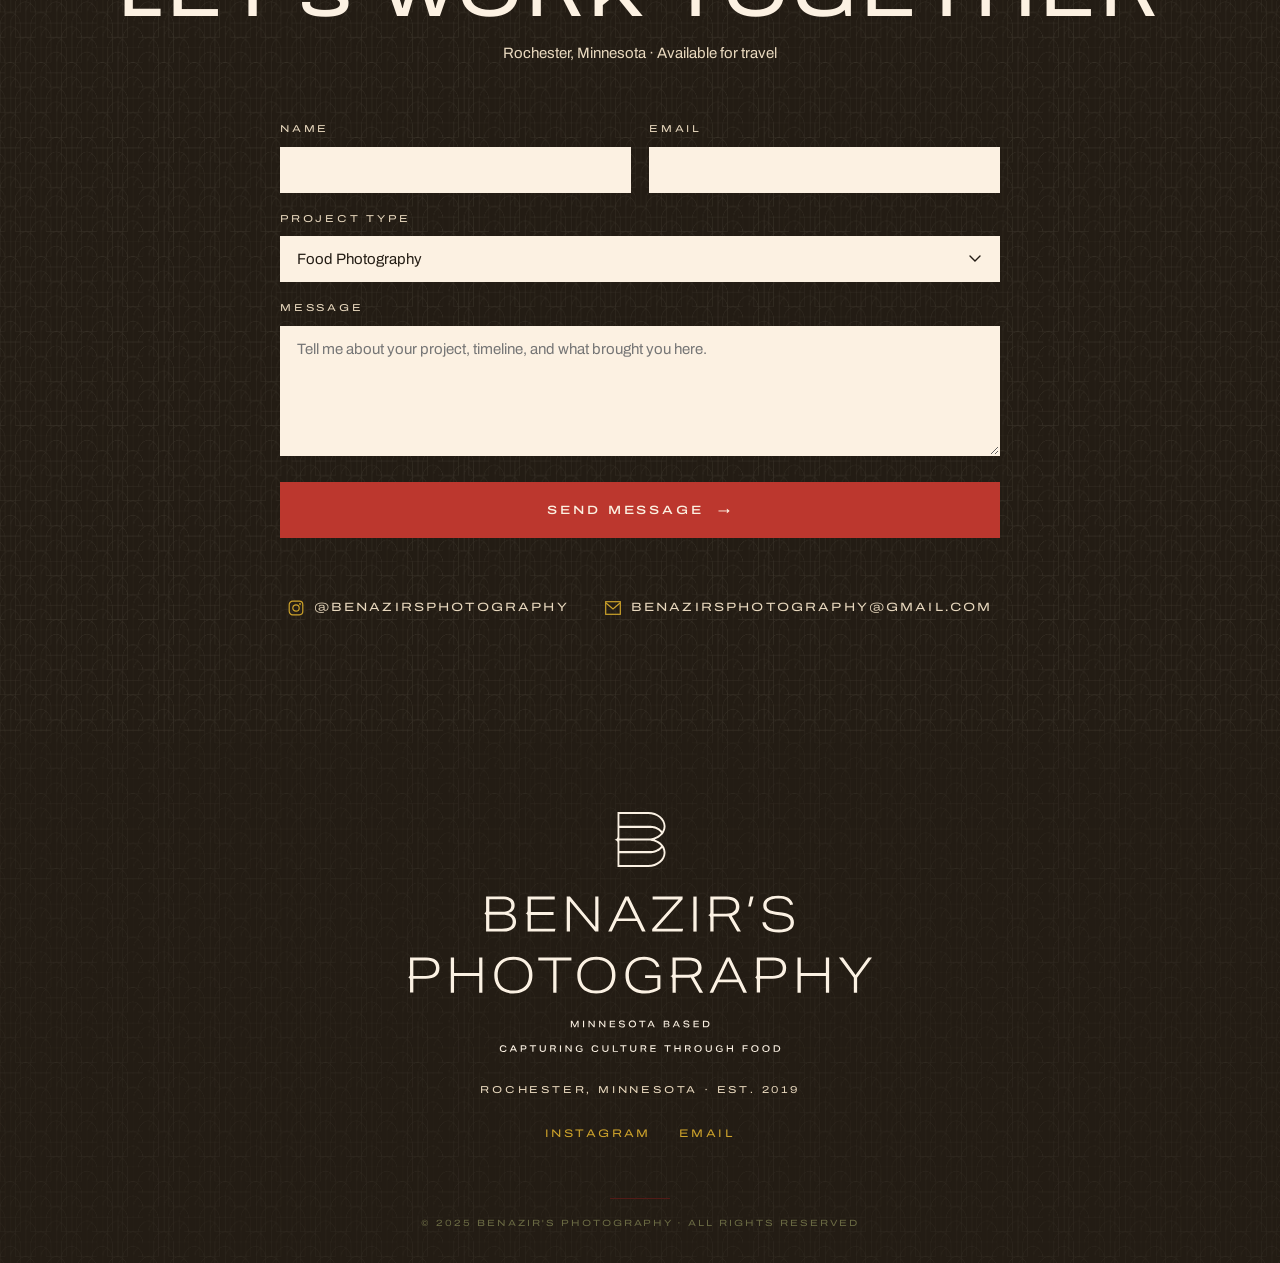
==== commit 5b6807af: "Update index.html" ====
--- a/index.html
+++ b/index.html
@@ -324,7 +324,7 @@
 
   <div class="footer__brand">
   <img src="assets/logos/Primary_Tagline_Cream.svg" alt="Benazir's Photography" 
-       style="height: 480px; width: auto; display: block;">
+       style="height: 240px; width: auto; display: block;">
 </div>
 <div class="footer__loc">Rochester, Minnesota · Est. 2019</div>
 
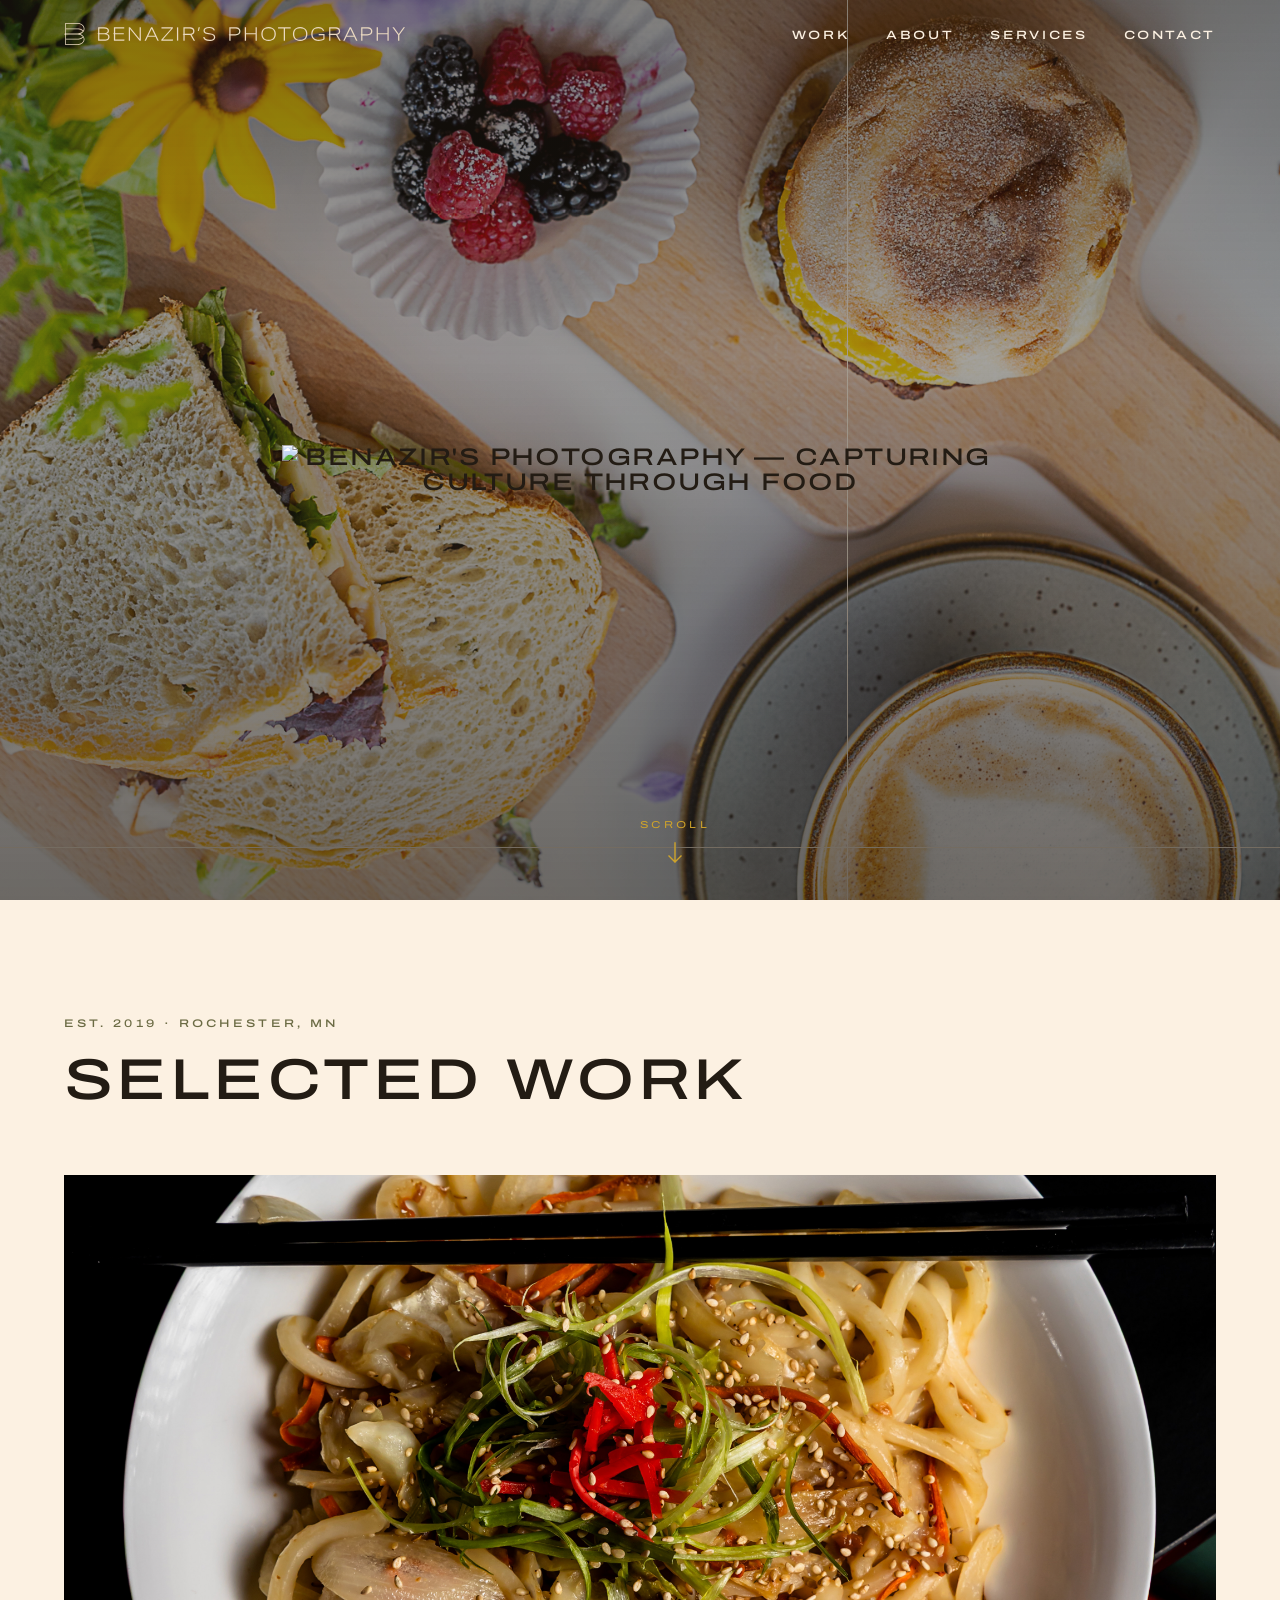
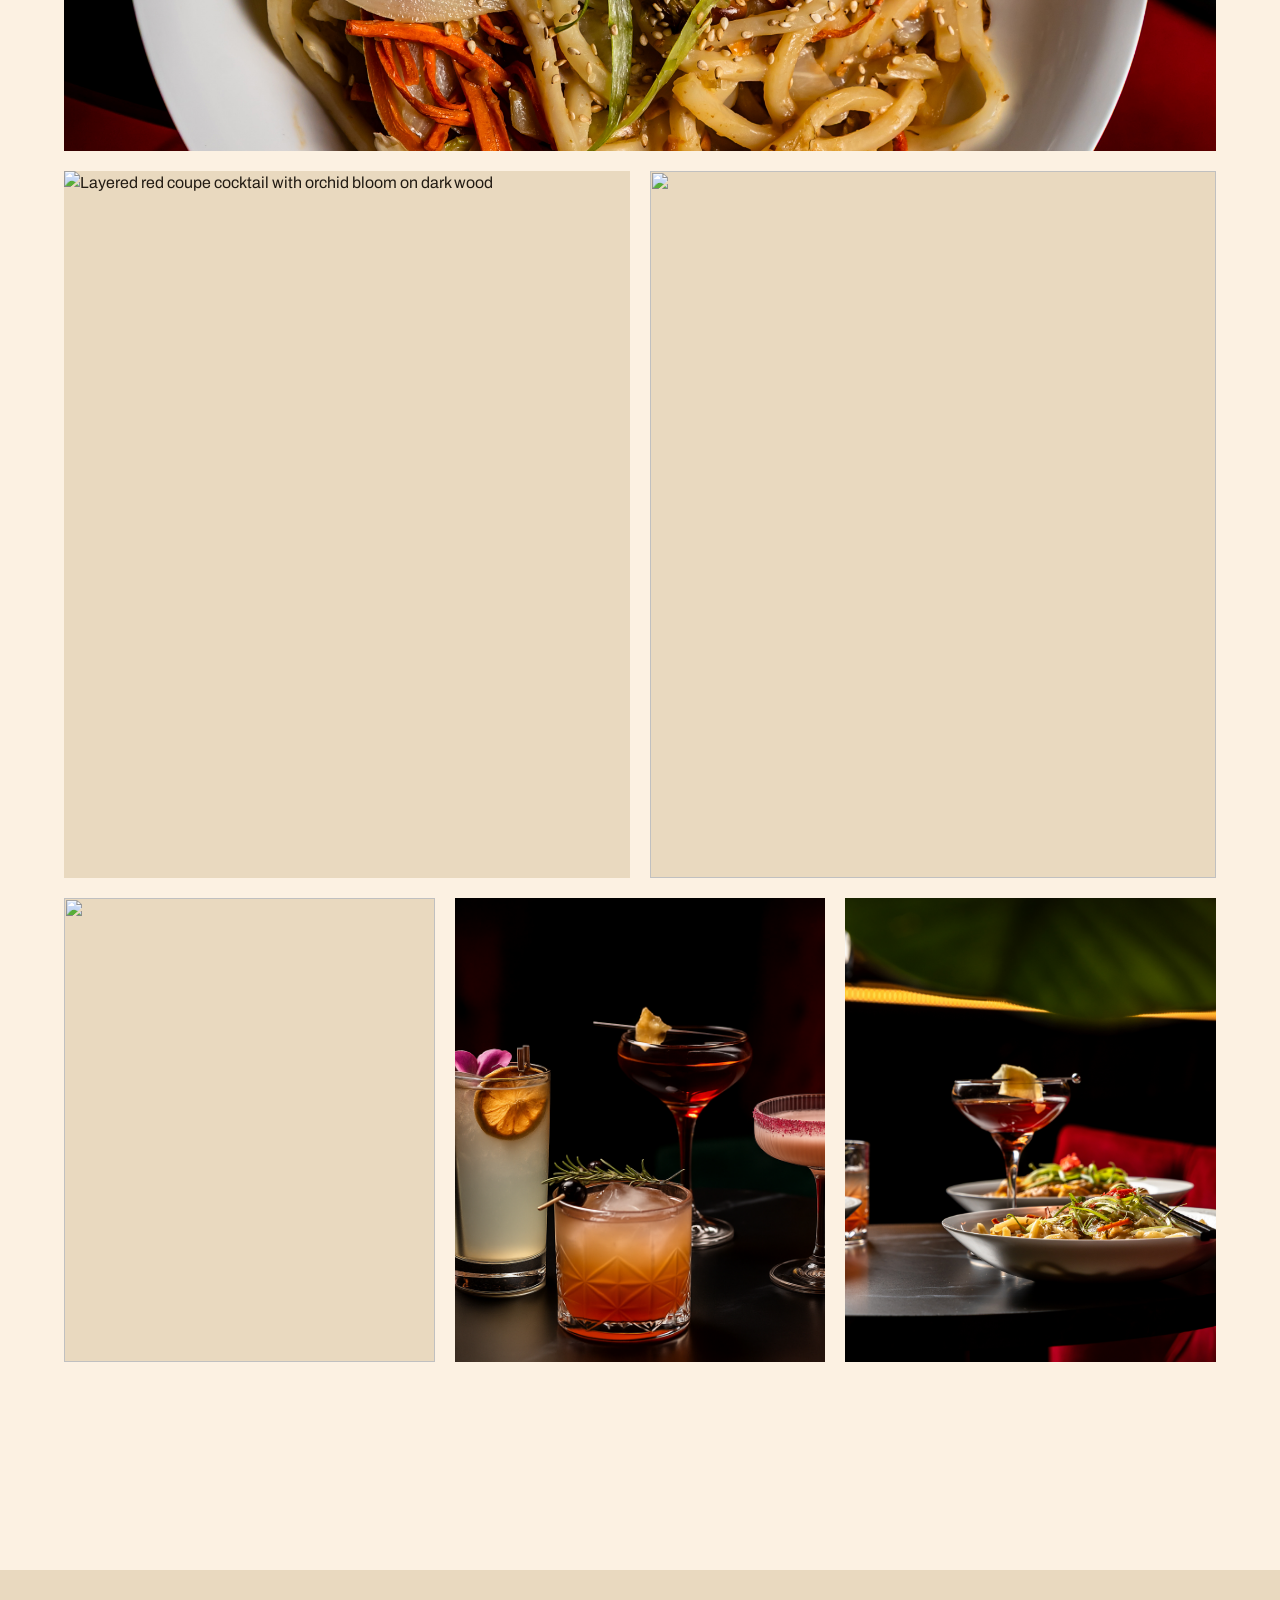
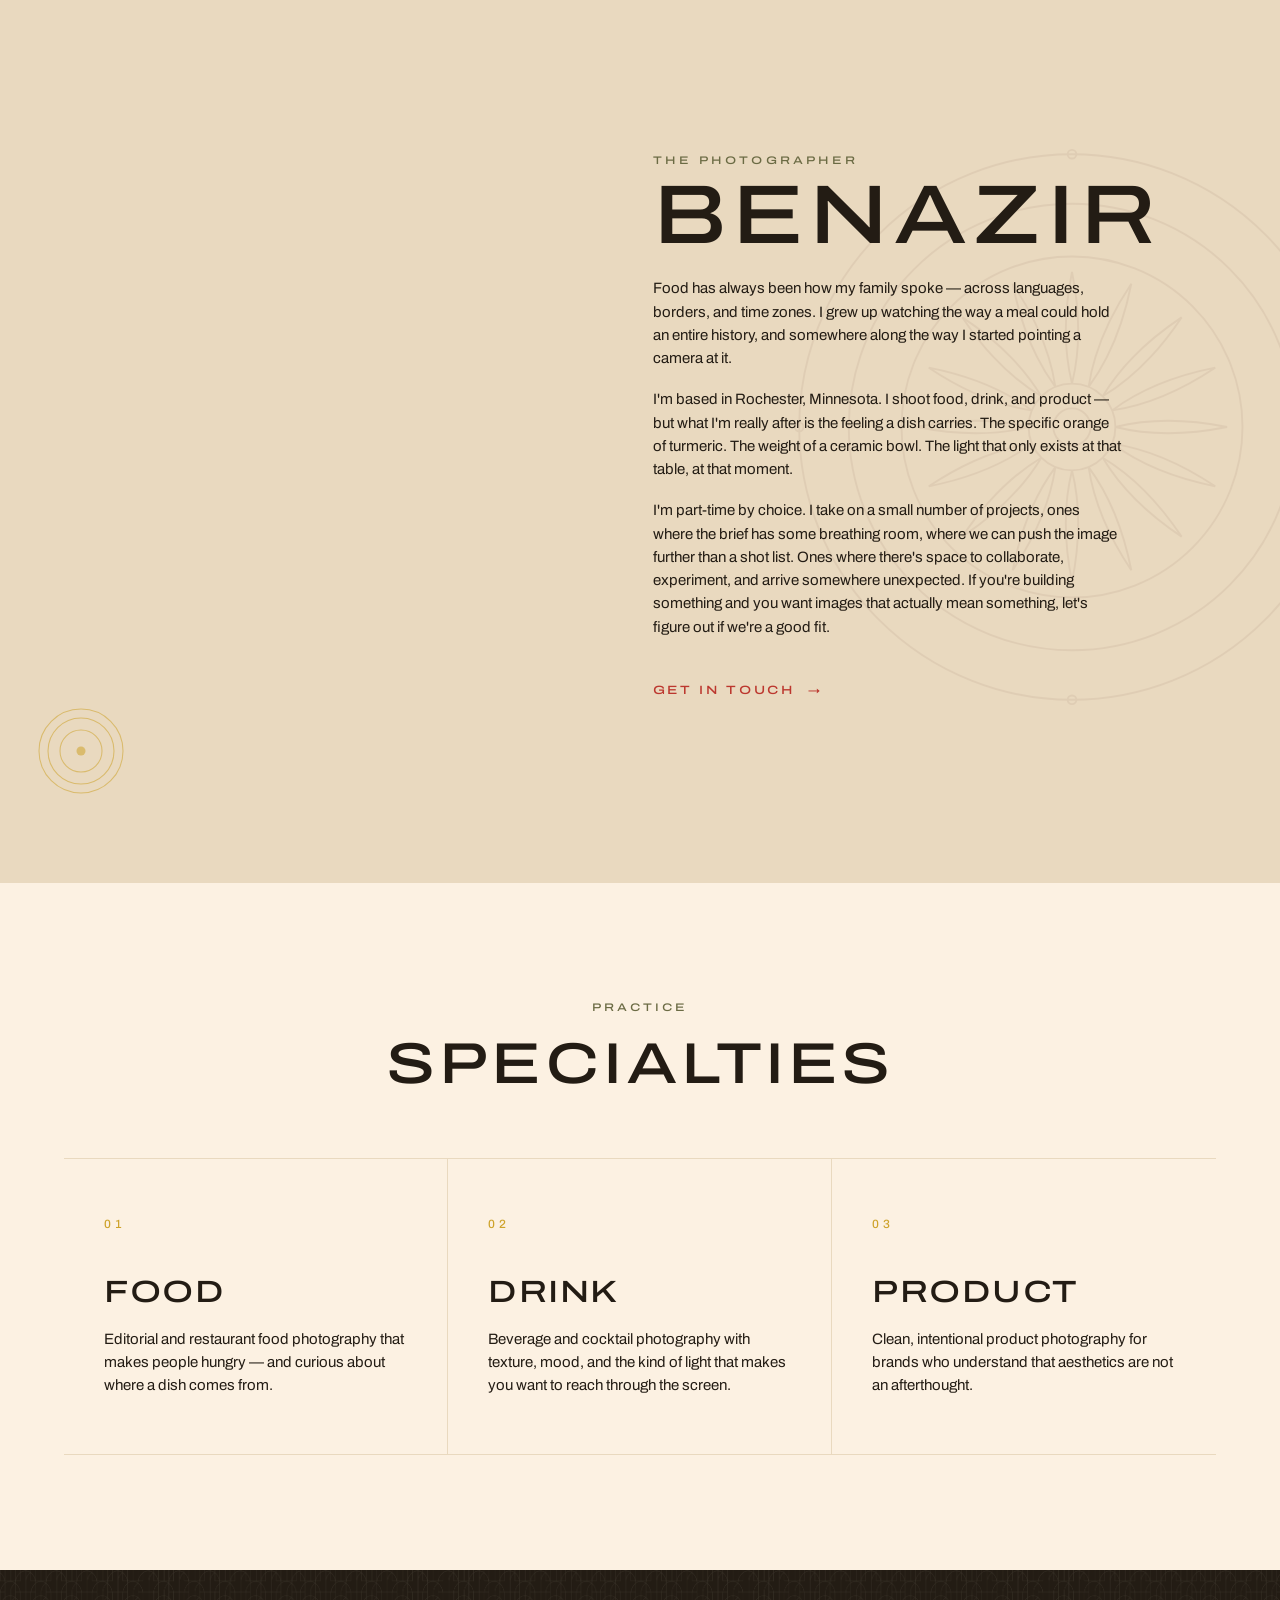
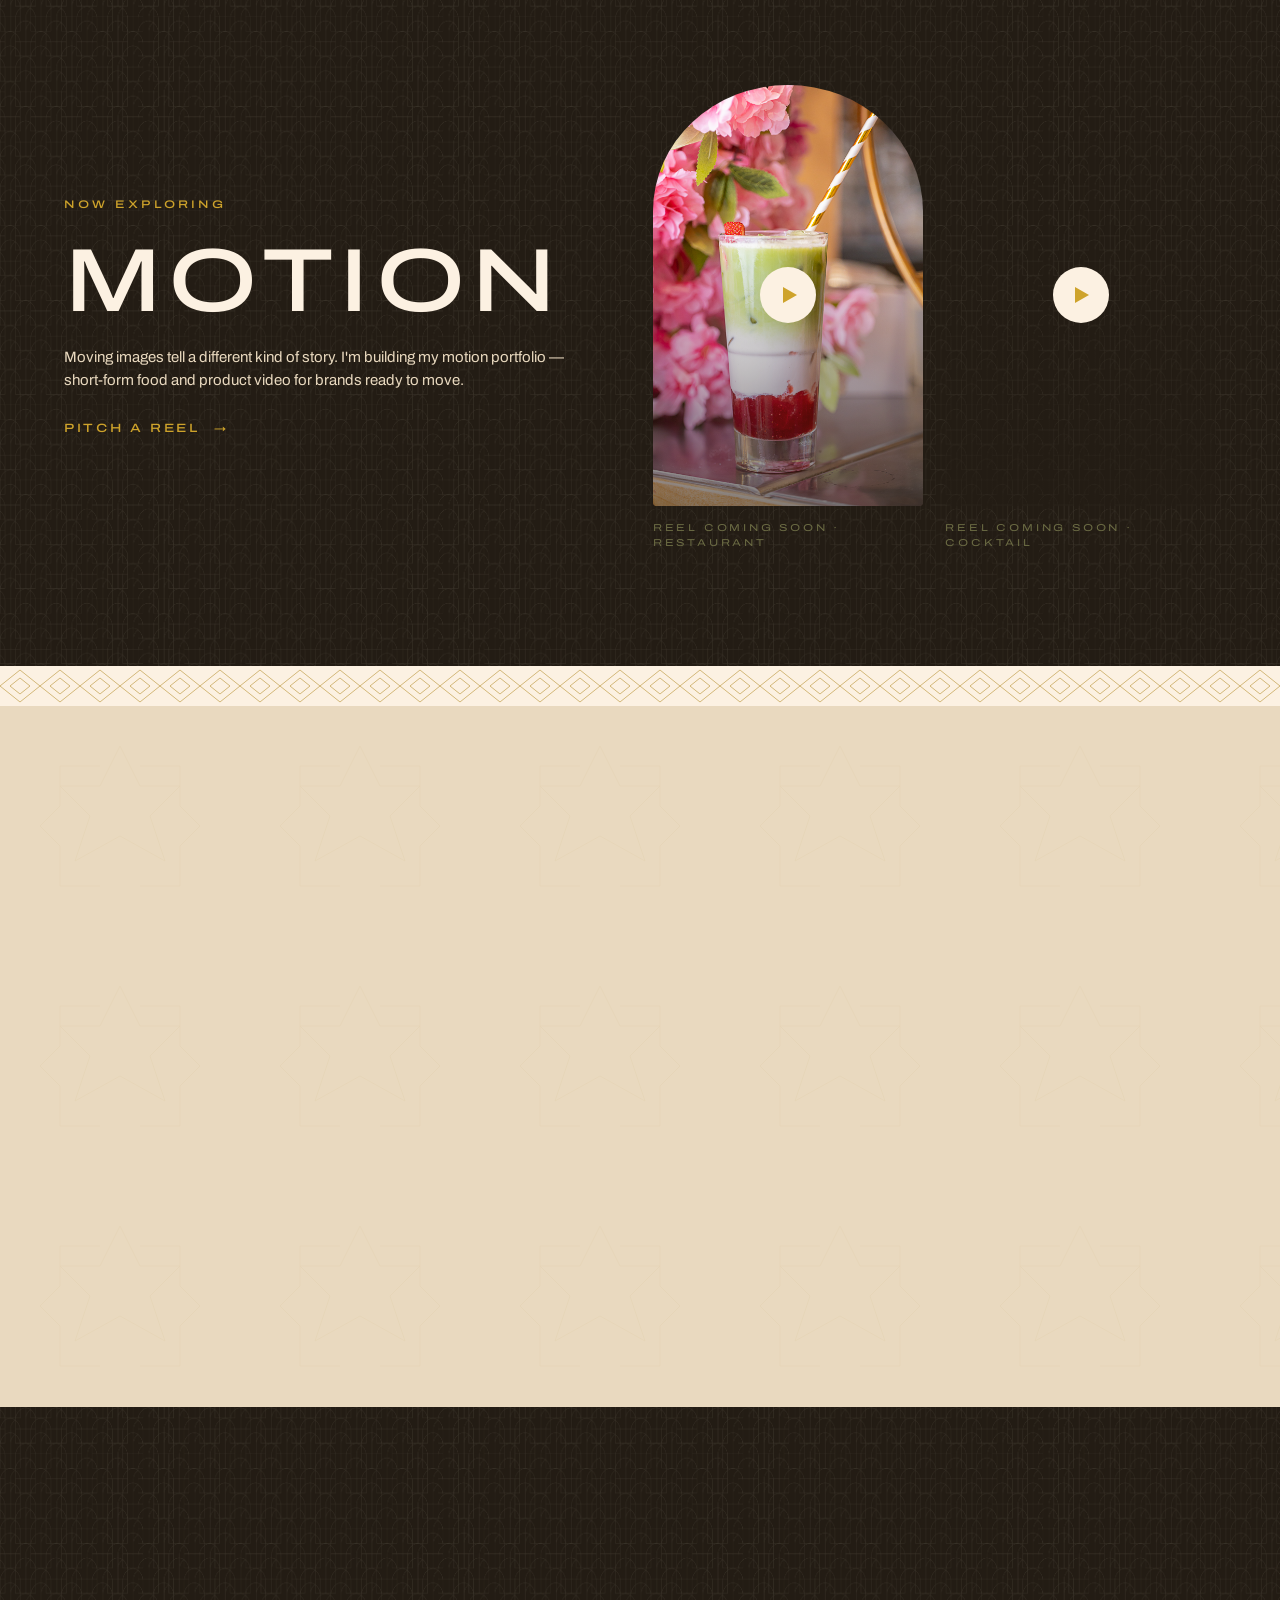
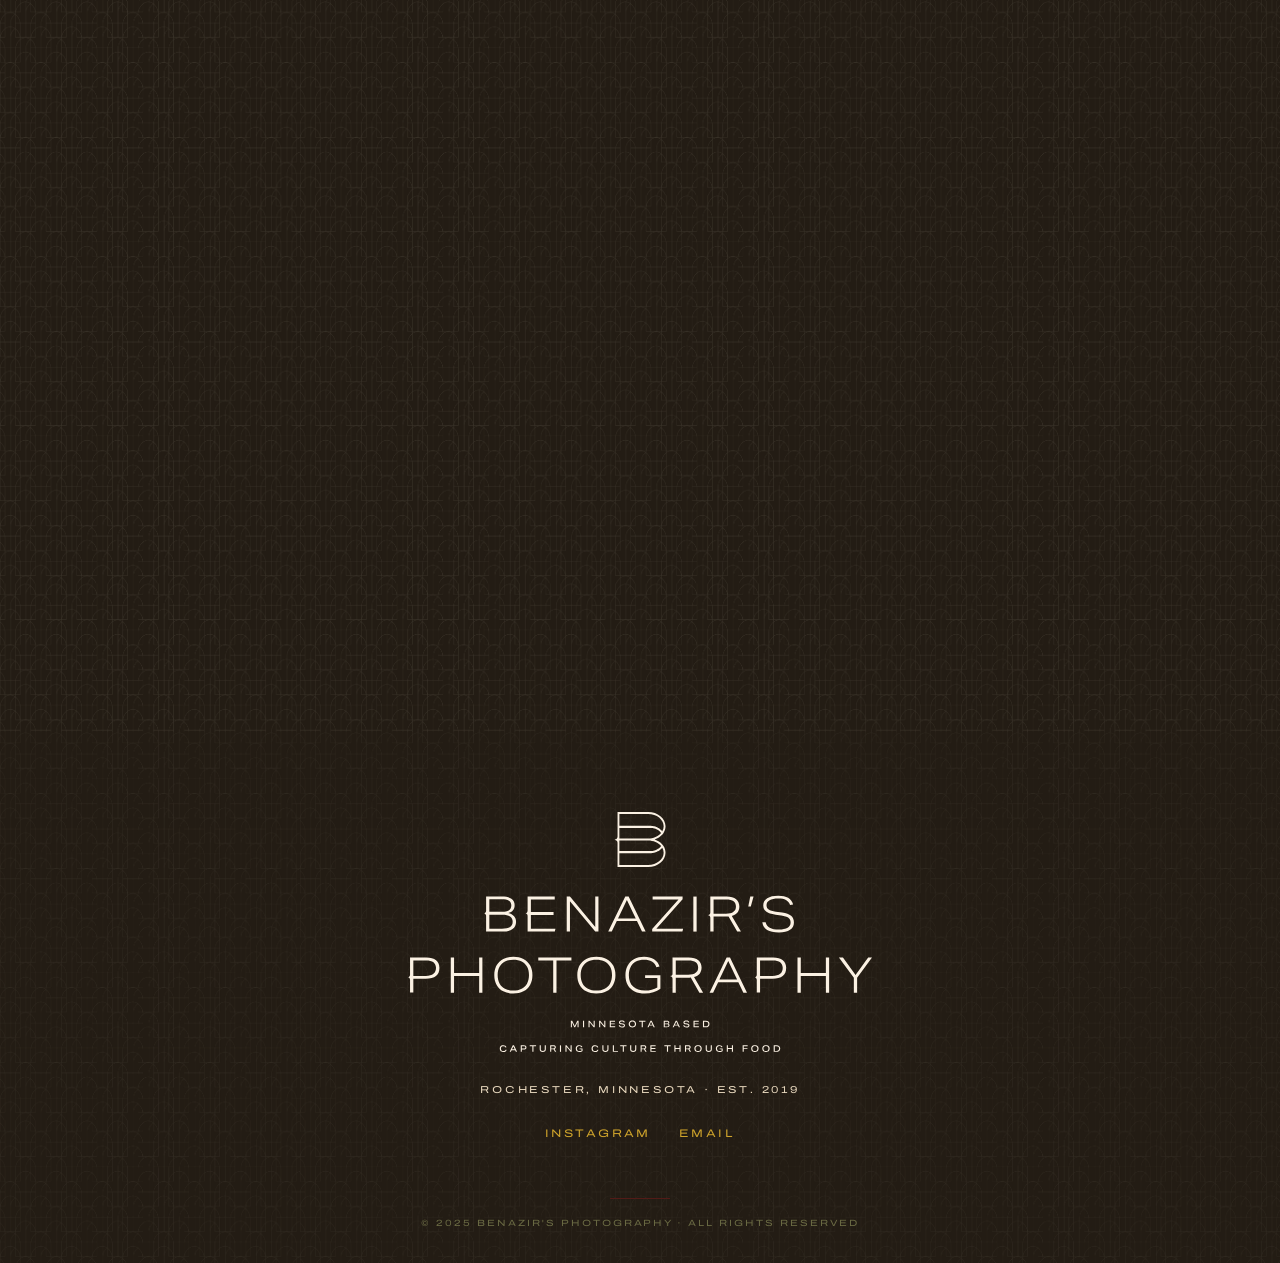
==== commit f981d53d: "Update index.html" ====
--- a/index.html
+++ b/index.html
@@ -76,8 +76,8 @@
     <div class="work-grid fade-in--stagger fade-in">
 
       <a class="work-grid__cell work-grid__cell--feature" href="portfolio.html?cat=food">
-        <img src="portfolio/food/mezza9-04102.jpg" alt="Pan-seared salmon plated dramatically in a black bowl" loading="lazy">
-        <div class="overlay"><span class="overlay__label">Food · Mezza 9</span></div>
+        <img src="portfolio/food/1928-fr2-015-udon-noodles-overhead-chopsticks.jpg" loading="lazy">
+        <div class="overlay"><span class="overlay__label">Food · Our Paladar</span></div>
       </a>
 
       <a class="work-grid__cell work-grid__cell--portrait" href="portfolio.html?cat=drink">
@@ -86,23 +86,23 @@
       </a>
 
       <a class="work-grid__cell work-grid__cell--portrait" href="portfolio.html?cat=food">
-        <img src="portfolio/food/cameo-22.jpg" alt="Heirloom tomato and mozzarella salad on a black bowl" loading="lazy">
-        <div class="overlay"><span class="overlay__label">Food · Cameo</span></div>
+        <img src="portfolio/brand-lifestyle/ncgprogram-52.jpg" loading="lazy">
+        <div class="overlay"><span class="overlay__label">Food · Neighborly Group</span></div>
       </a>
 
       <a class="work-grid__cell work-grid__cell--third" href="portfolio.html?cat=product">
-        <img src="portfolio/product/lls-2632.jpg" alt="LL's Kitchen pecan pie granola bar held over scattered pecans" loading="lazy">
+        <img src="portfolio/product/lls-kitchen-104a2632.jpg" loading="lazy">
         <div class="overlay"><span class="overlay__label">Product · LL's Kitchen</span></div>
       </a>
 
       <a class="work-grid__cell work-grid__cell--third" href="portfolio.html?cat=drink">
-        <img src="portfolio/drink/bp-29.jpg" alt="Three-coupe cocktail flight in saturated jewel tones" loading="lazy">
-        <div class="overlay"><span class="overlay__label">Drink · Bitter & Pour</span></div>
+        <img src="portfolio/food/1928fr2-113.jpg" loading="lazy">
+        <div class="overlay"><span class="overlay__label">Drink · 1928 Cocktails and Bites</span></div>
       </a>
 
       <a class="work-grid__cell work-grid__cell--third" href="portfolio.html?cat=food">
-        <img src="portfolio/food/styling-bg.jpg" alt="Halloween cupcakes styled with pampas grass and pumpkin shadows" loading="lazy">
-        <div class="overlay"><span class="overlay__label">Editorial · Styling</span></div>
+        <img src="portfolio/food/1928-fr2-030-pasta-with-martini-moody.jpg" loading="lazy">
+        <div class="overlay"><span class="overlay__label">Editorial · 1928 Coktails and Bites</span></div>
       </a>
 
     </div>
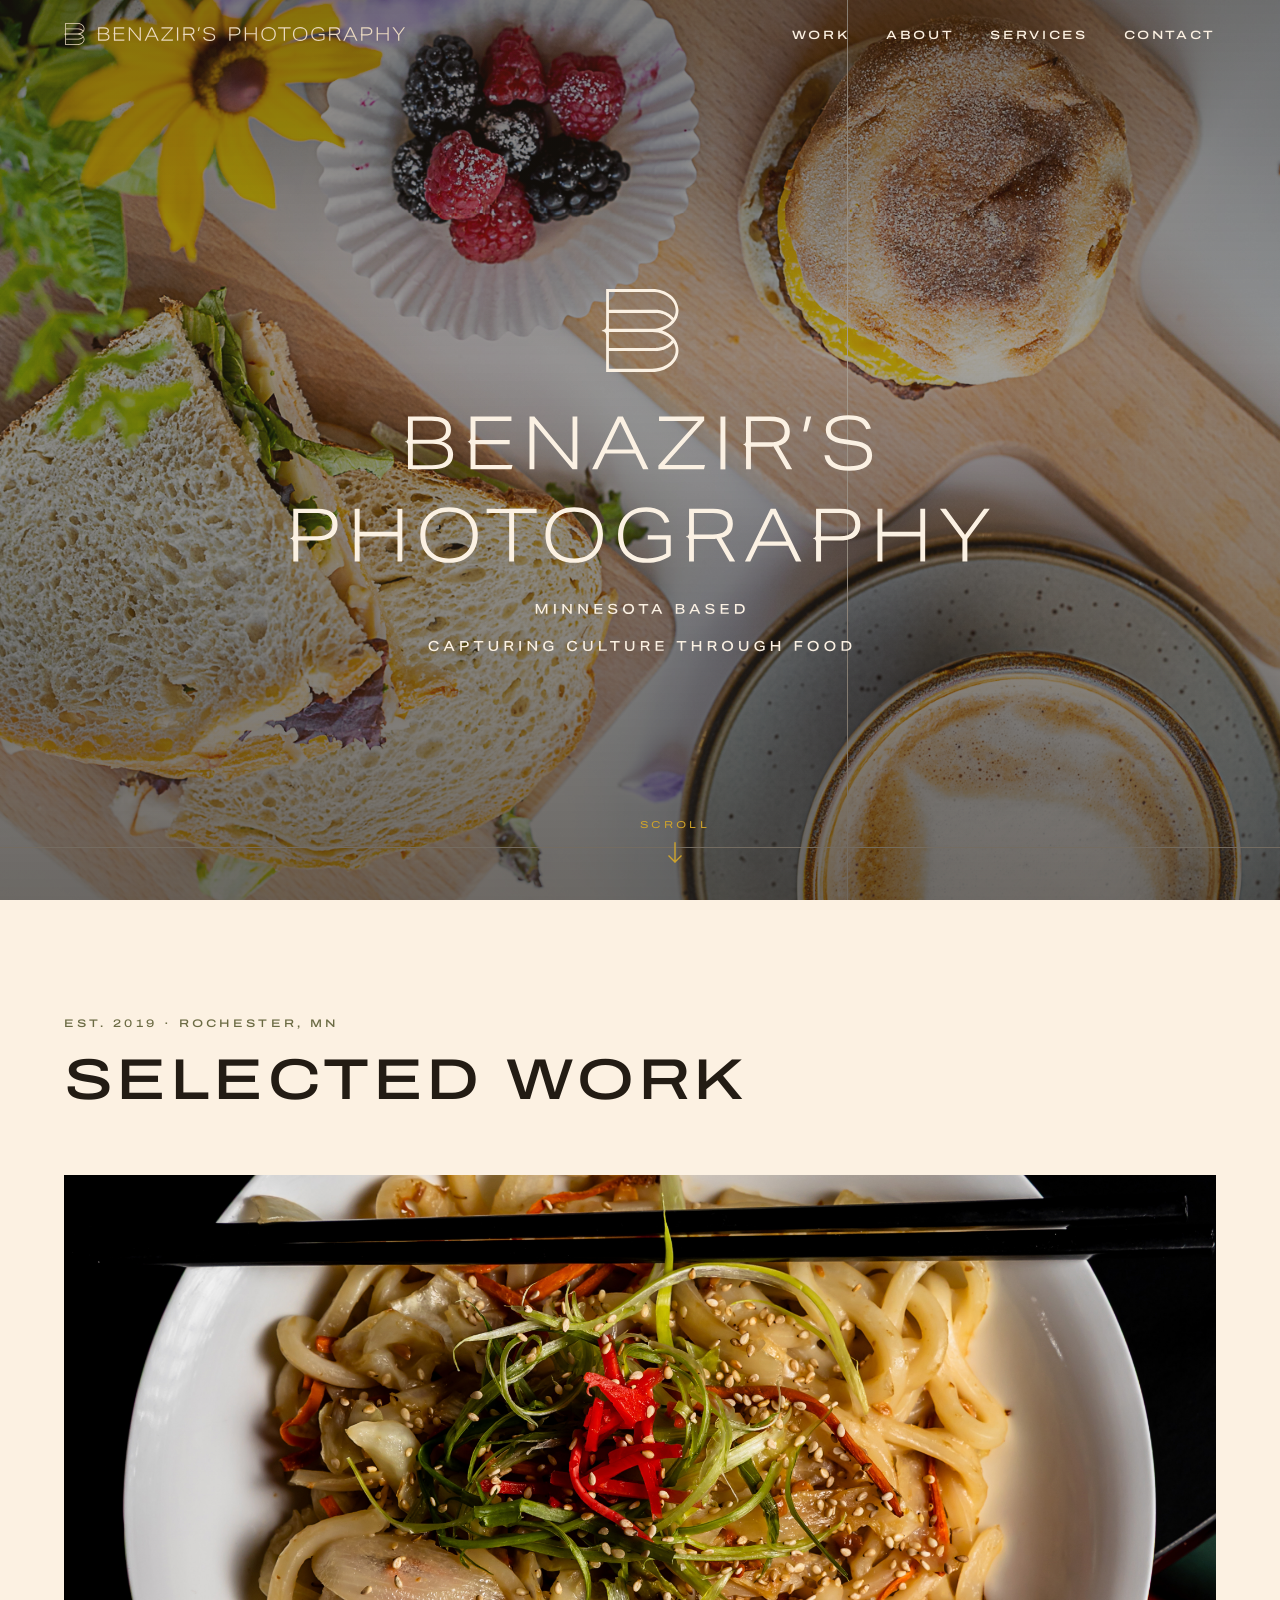
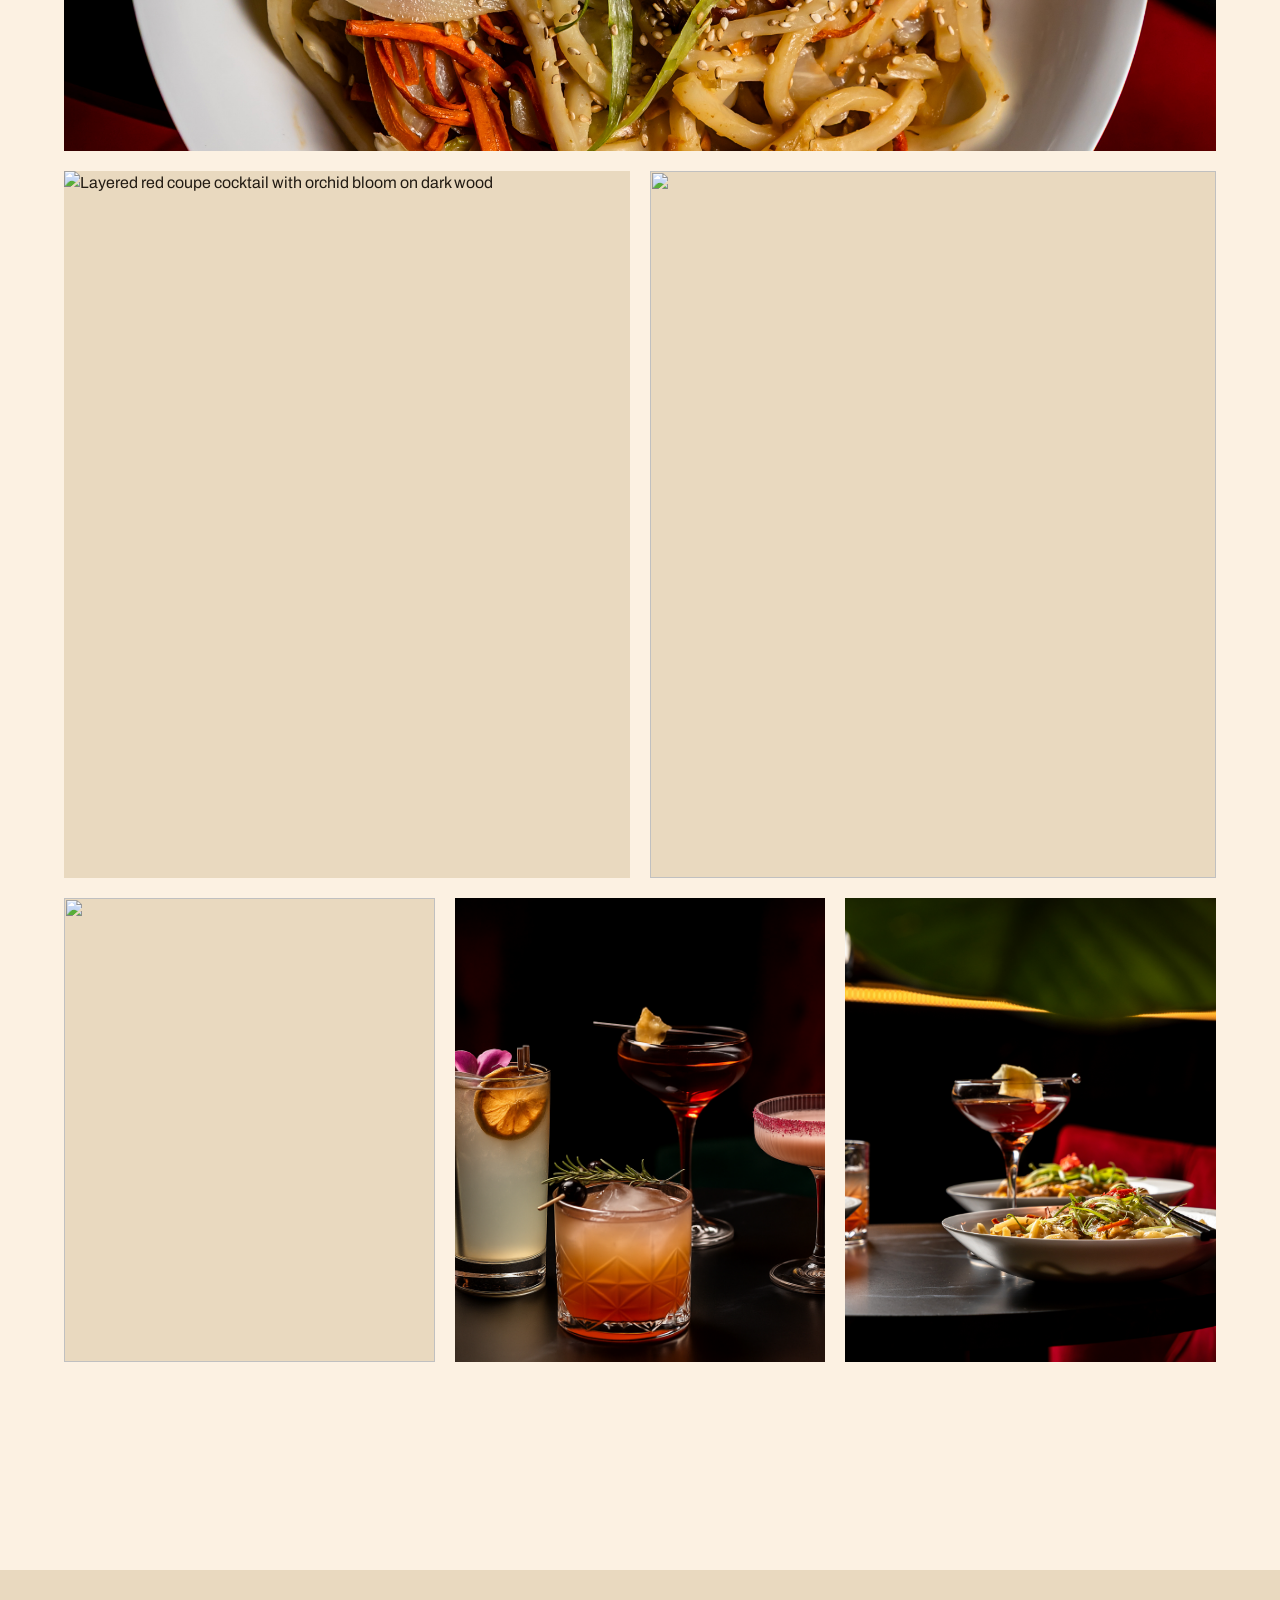
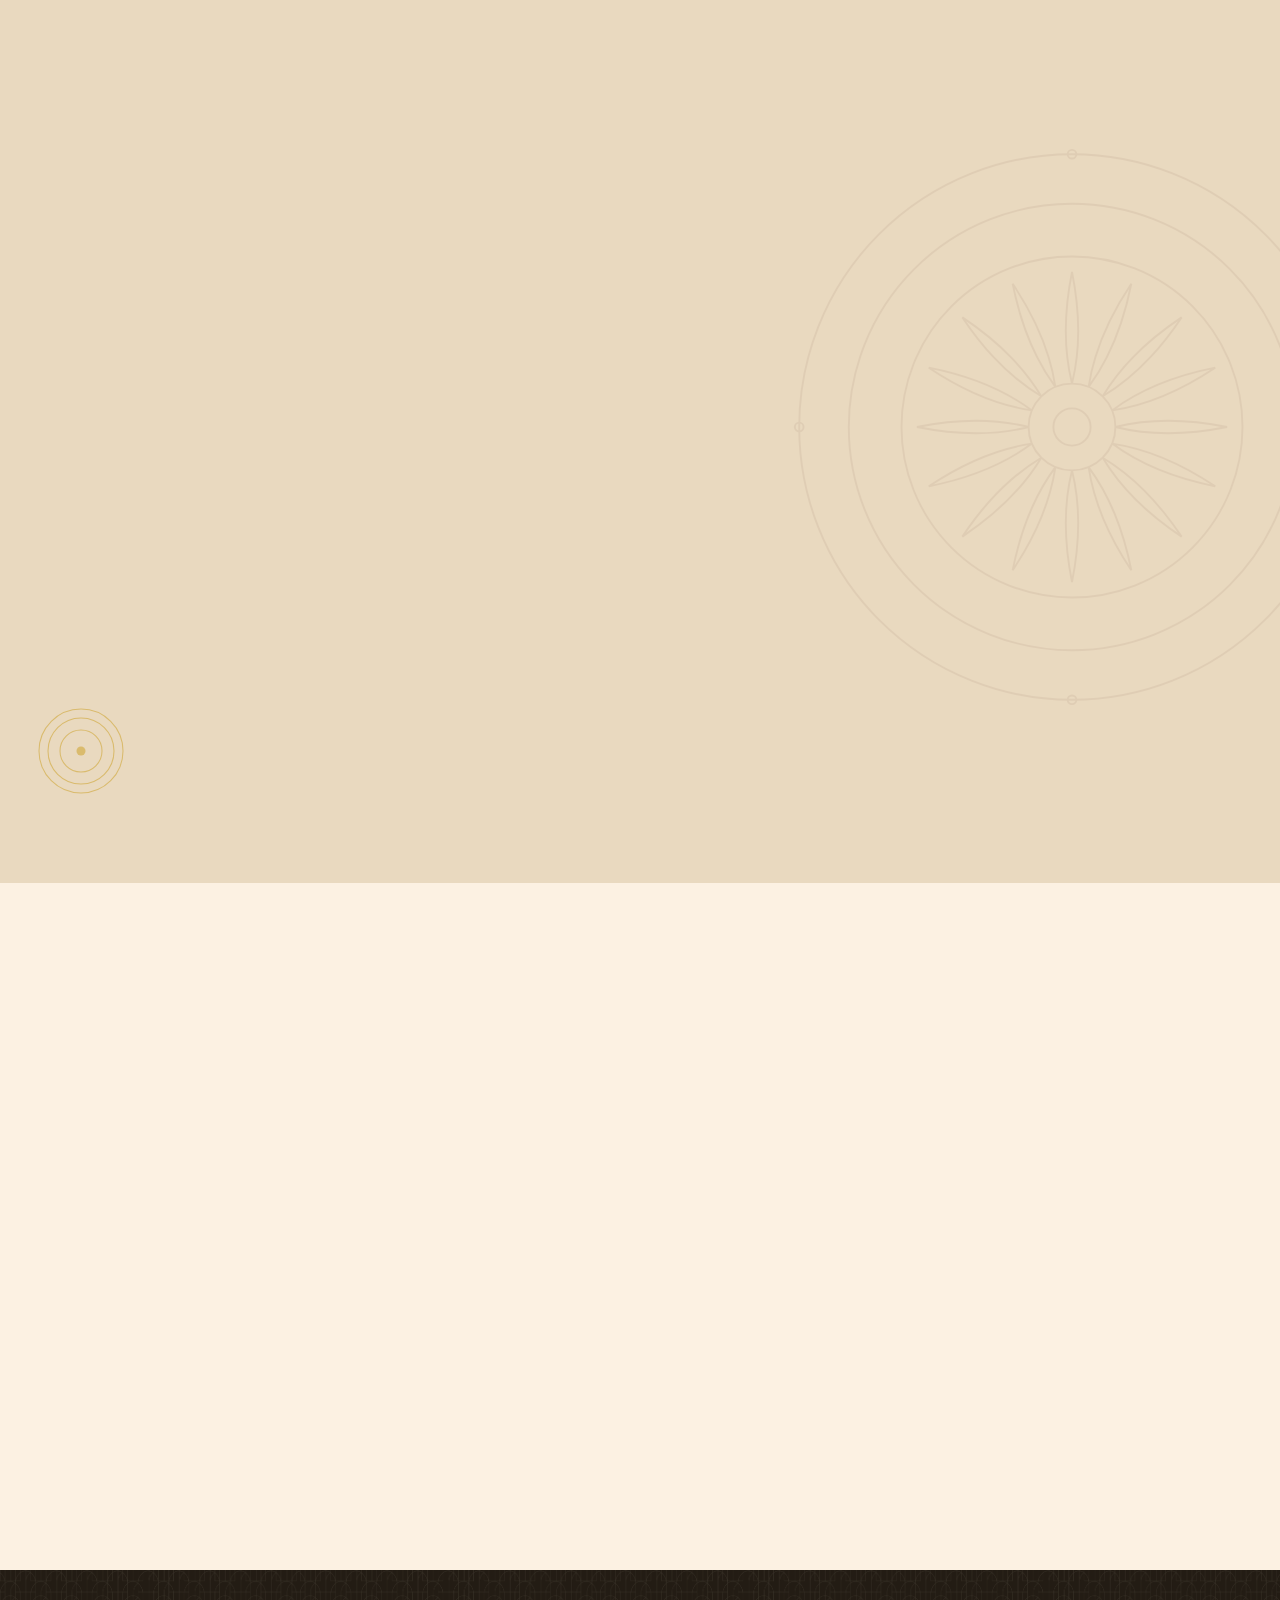
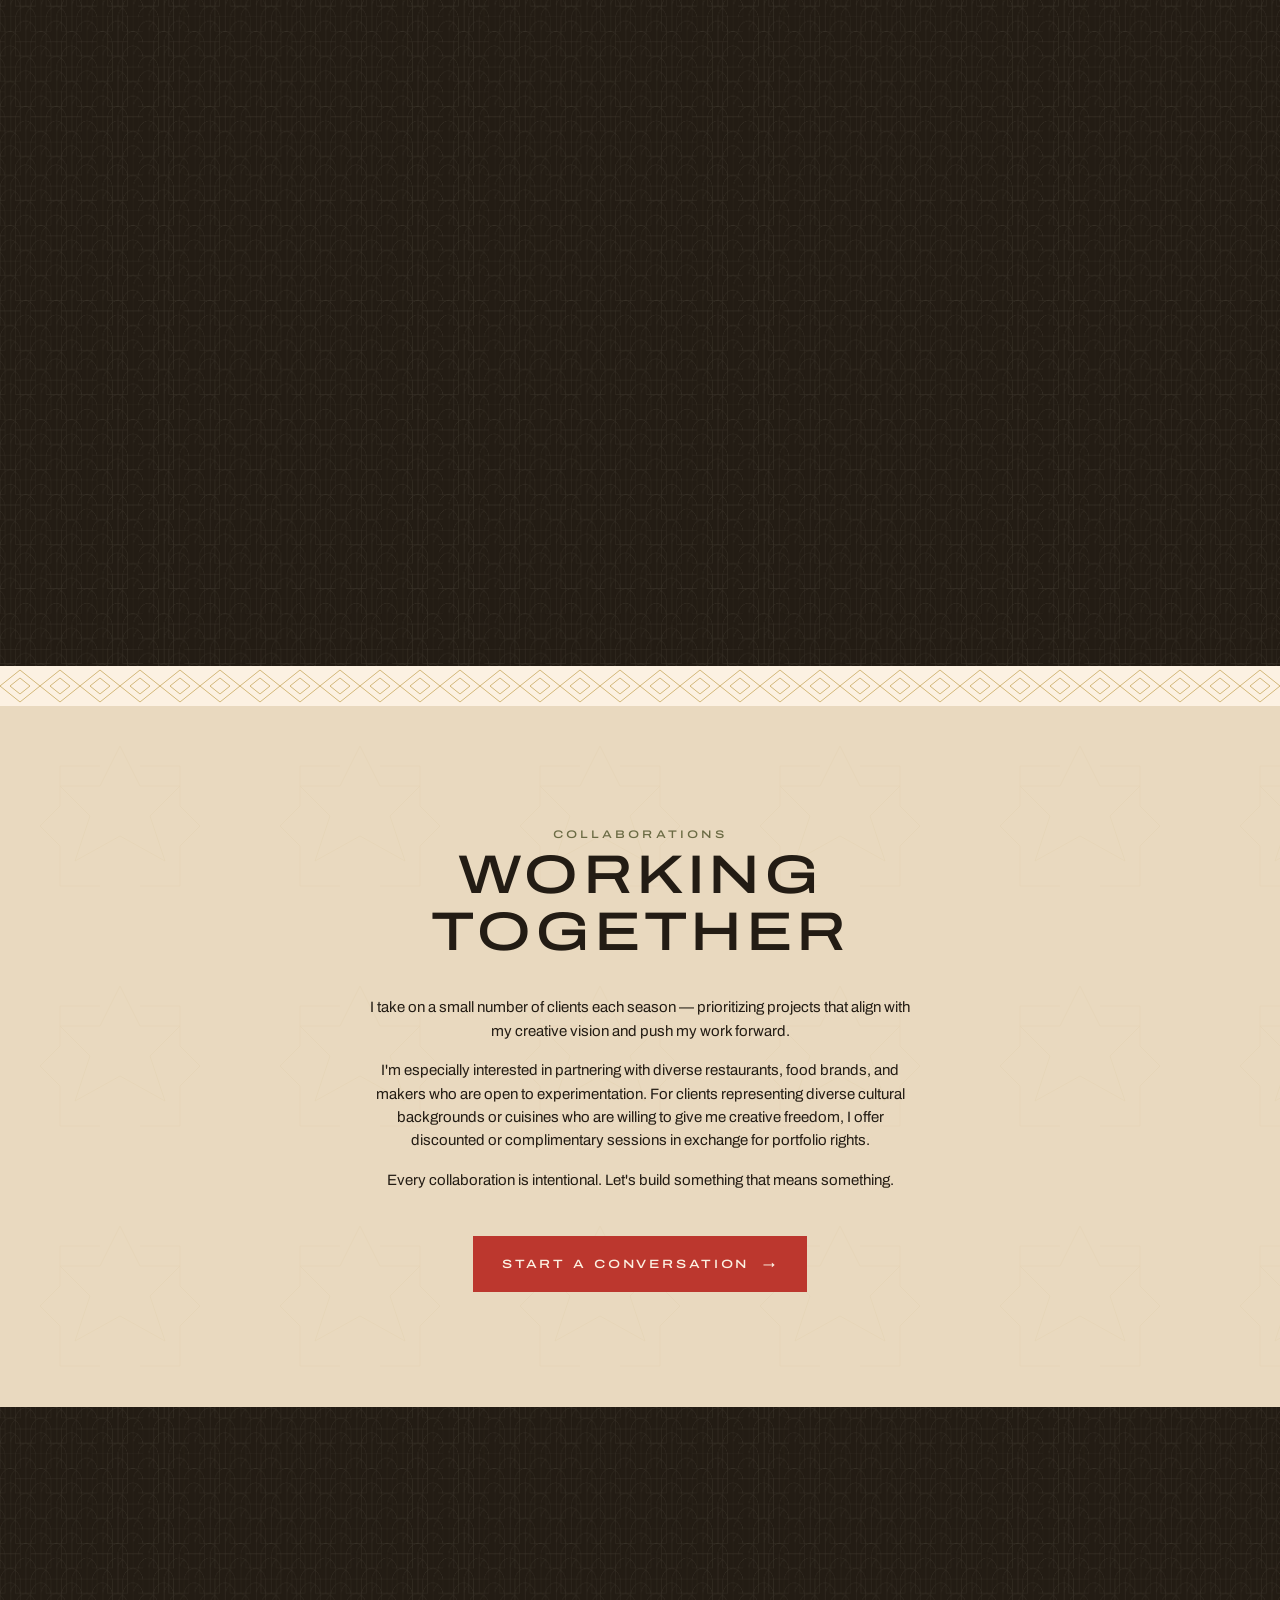
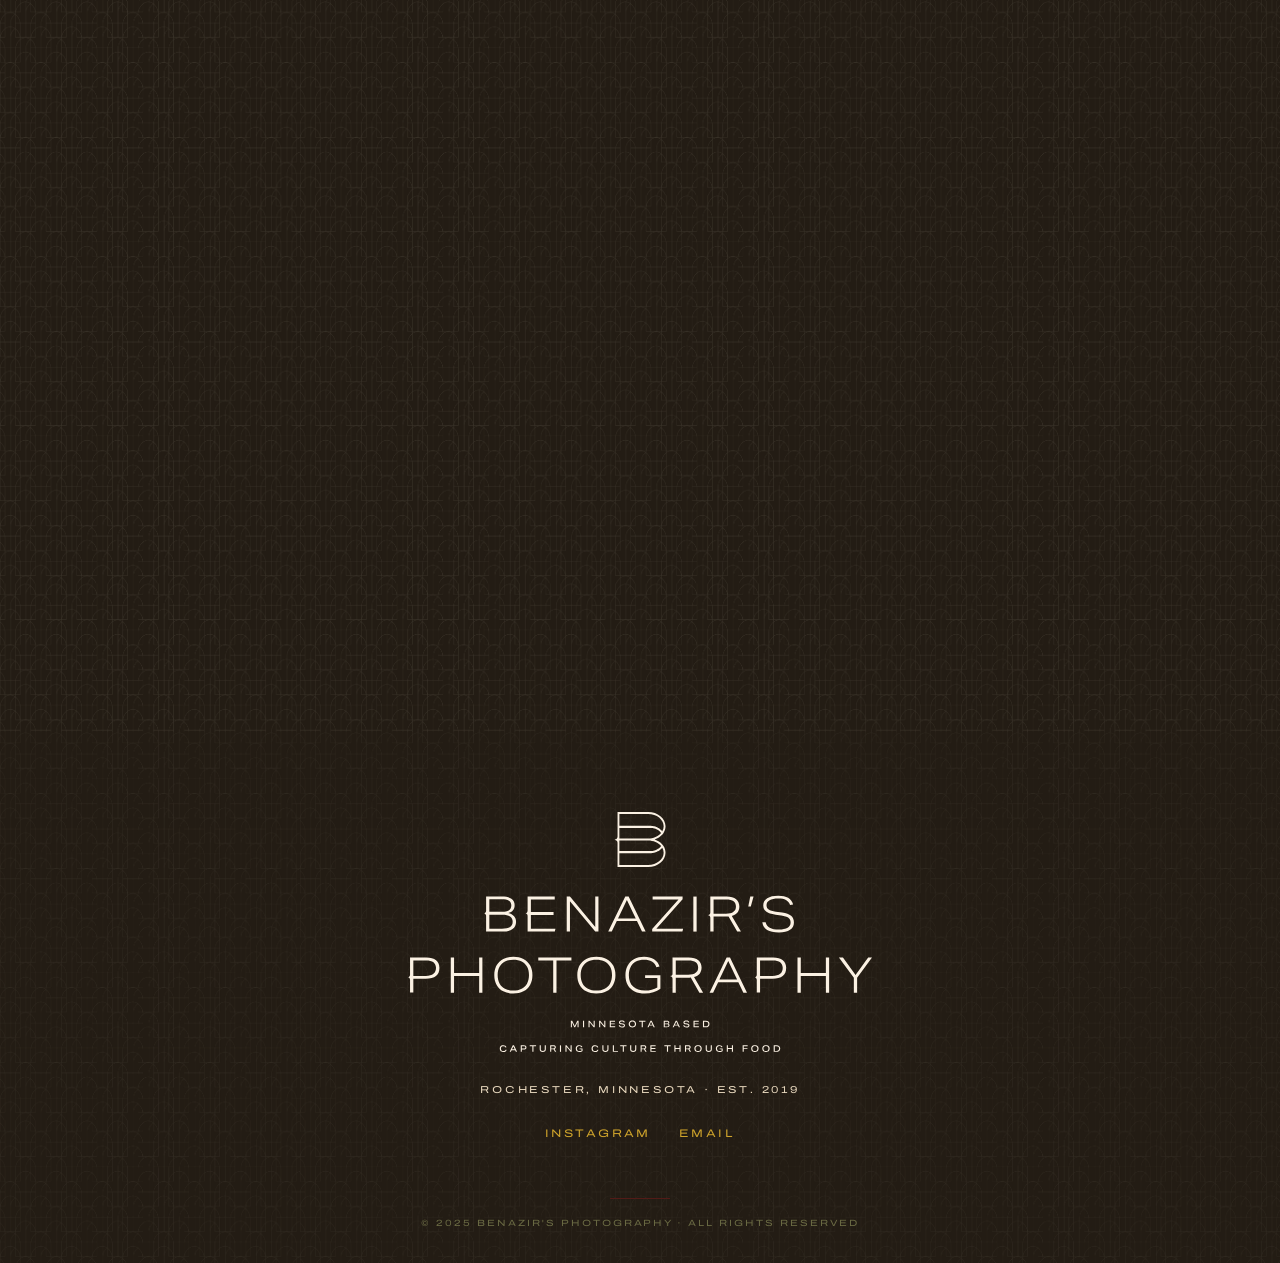
==== commit ff3a3921: "Update index.html" ====
--- a/index.html
+++ b/index.html
@@ -52,7 +52,7 @@
 
   <div class="hero__inner">
     <h1 class="hero__title-wrap">
-      <img class="hero__logo" src="assets/logos/Primary_Cream.svg" alt="Benazir's Photography — Capturing Culture Through Food" />
+      <img class="hero__logo" src="assets/logos/Benazirs_Photography_Primary_TaglineArtboard 16.svg" alt="Benazir's Photography — Capturing Culture Through Food" />
     </h1>
   </div>
 
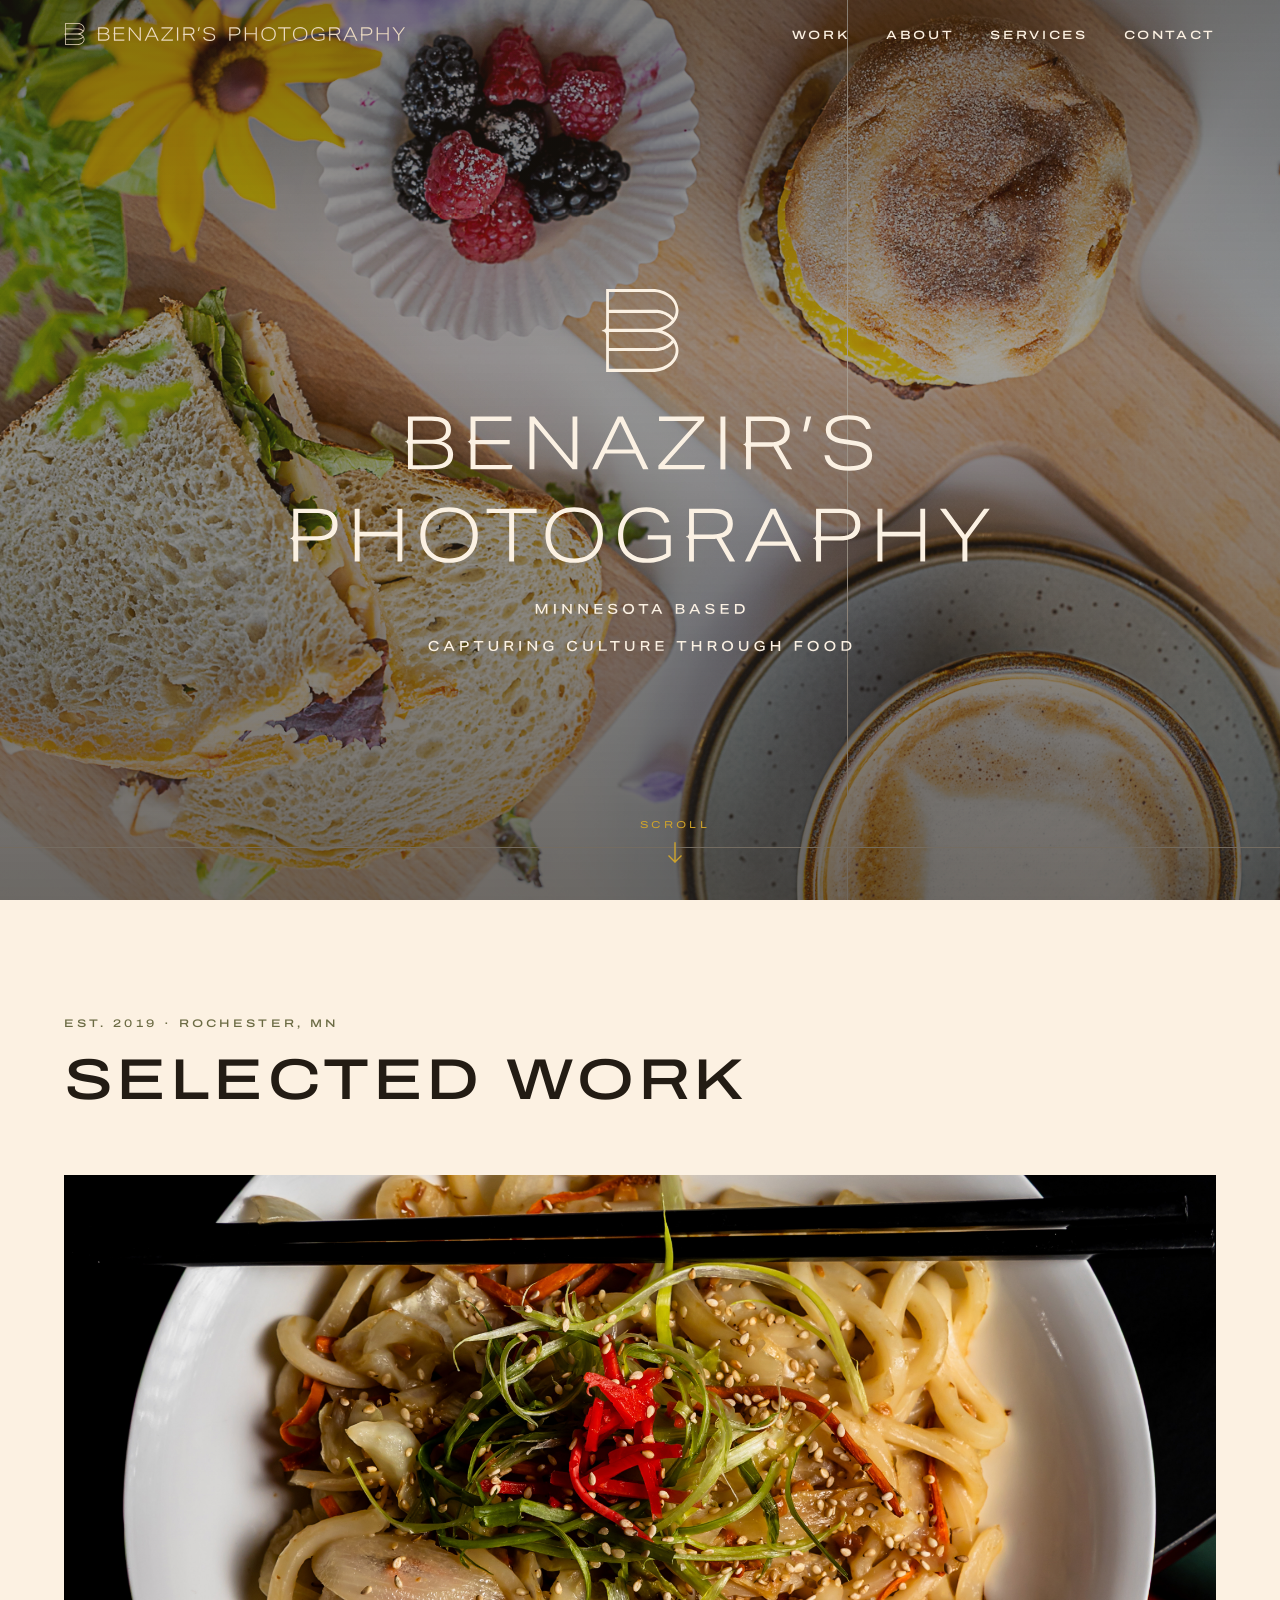
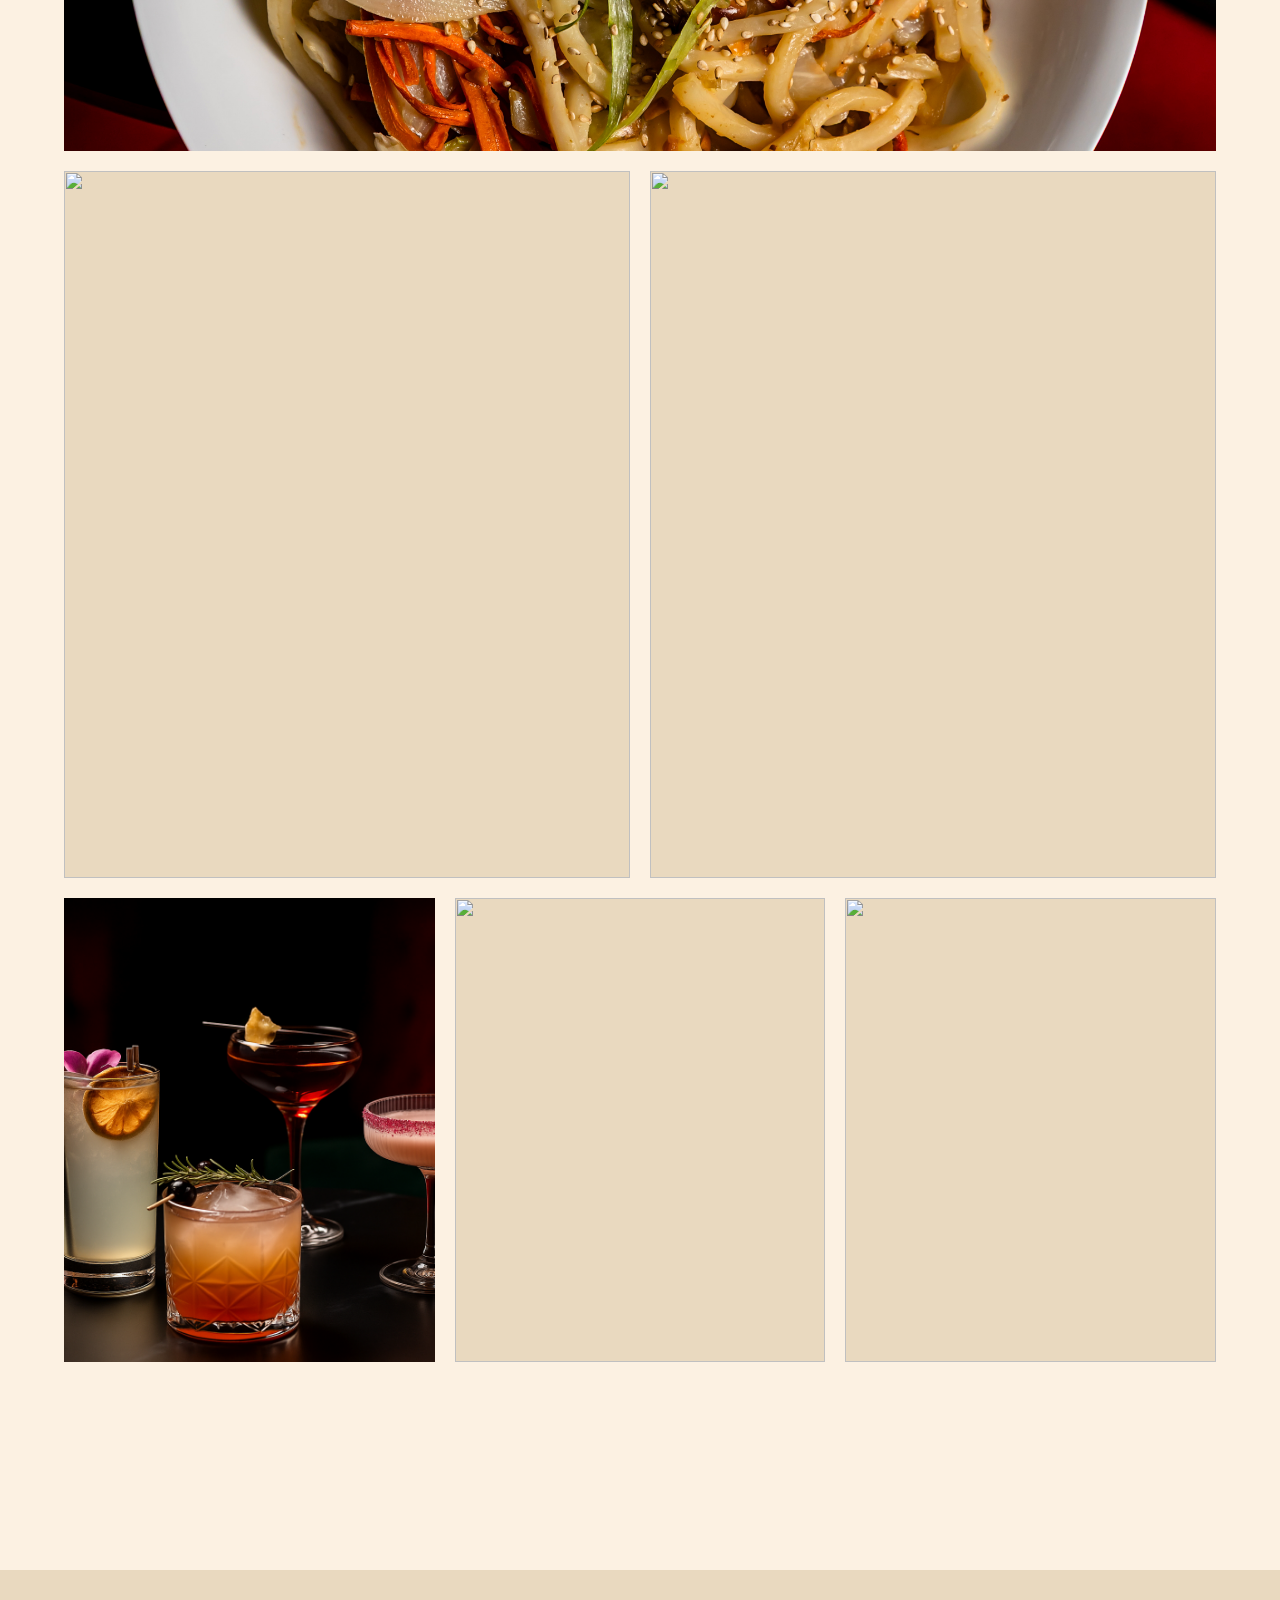
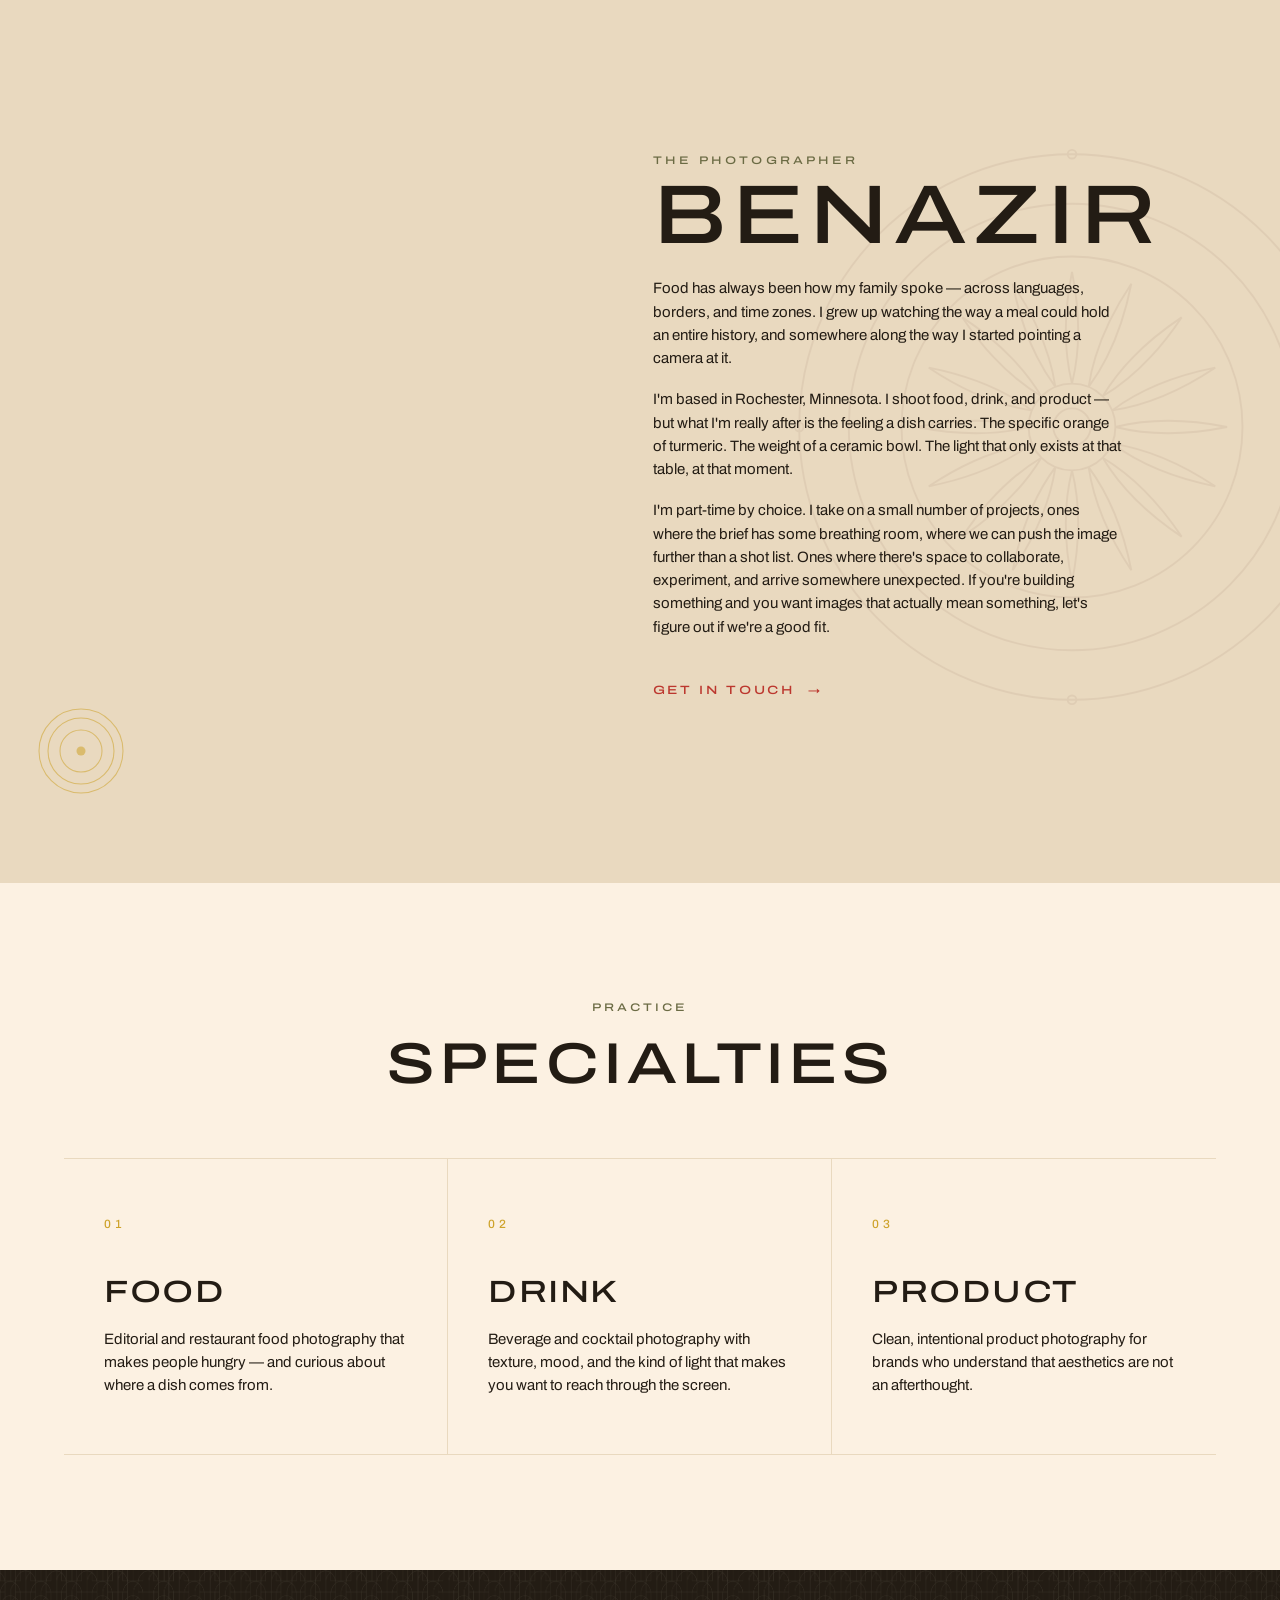
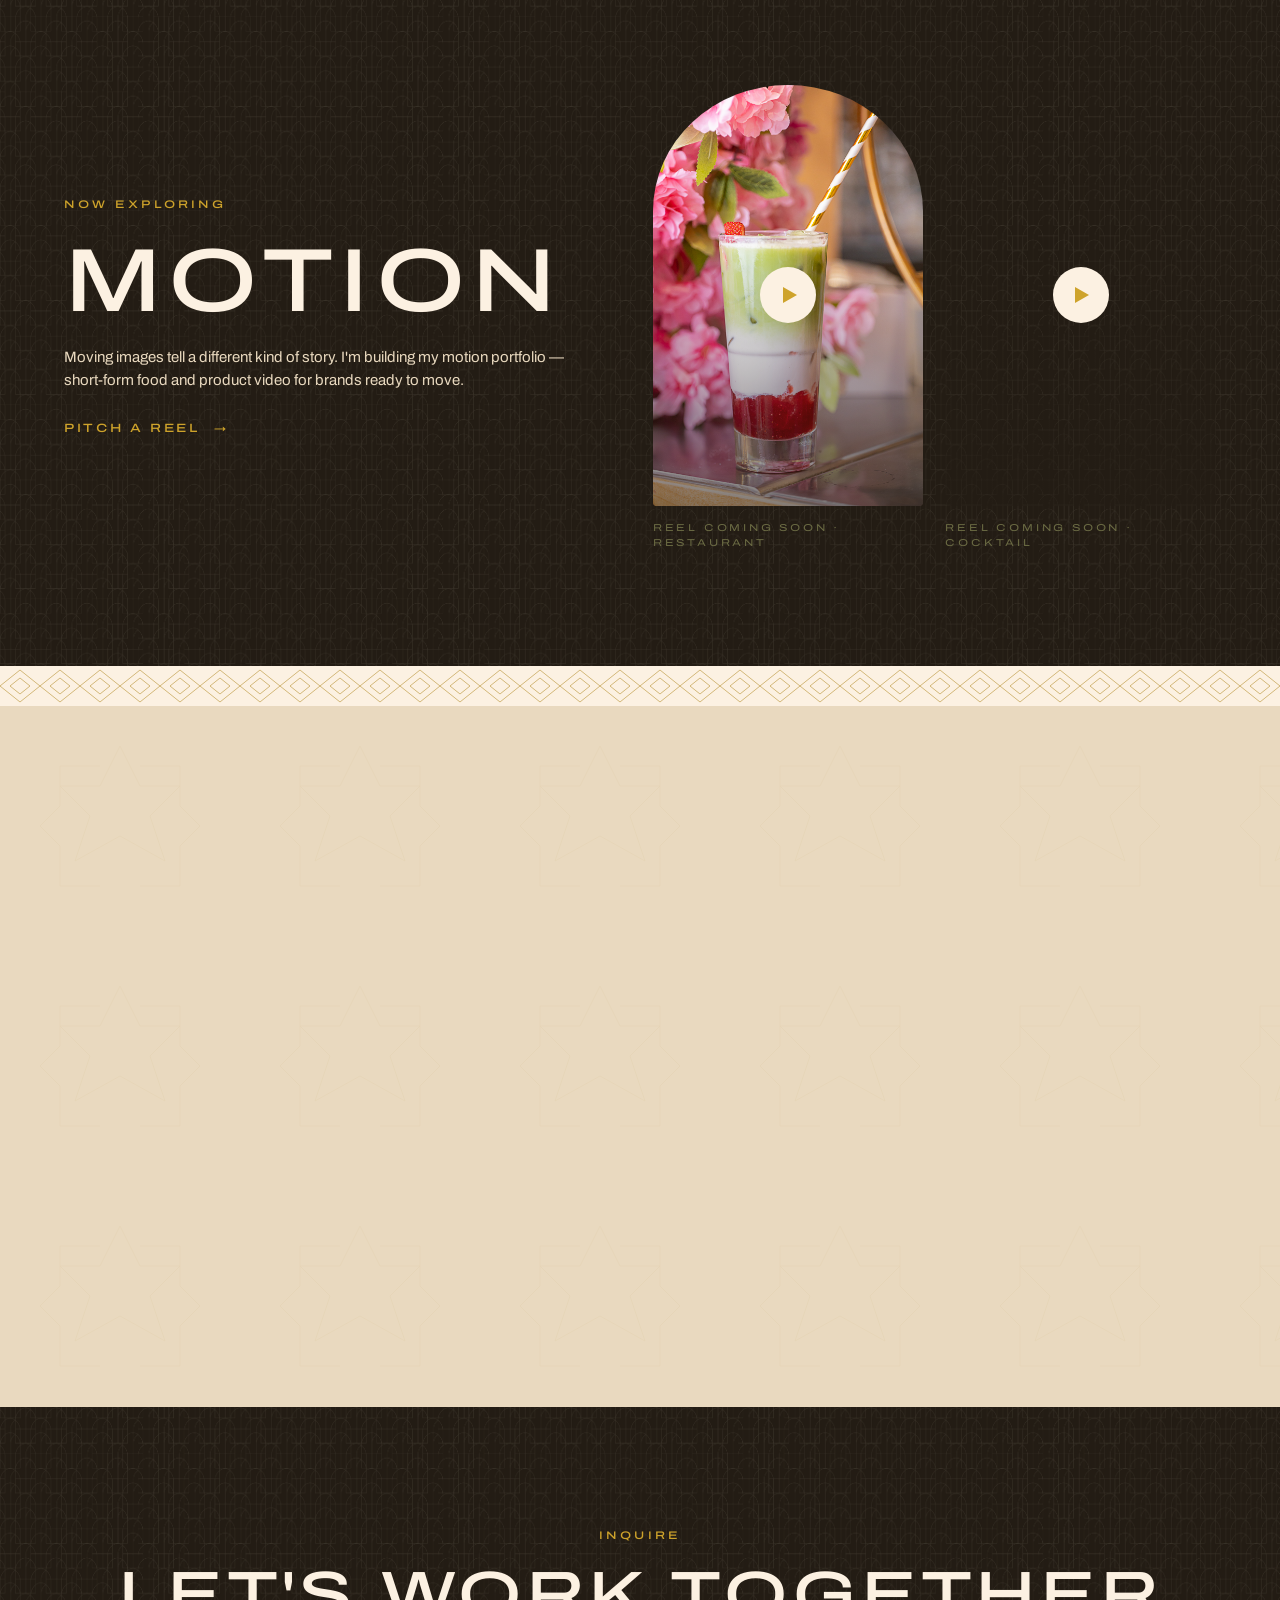
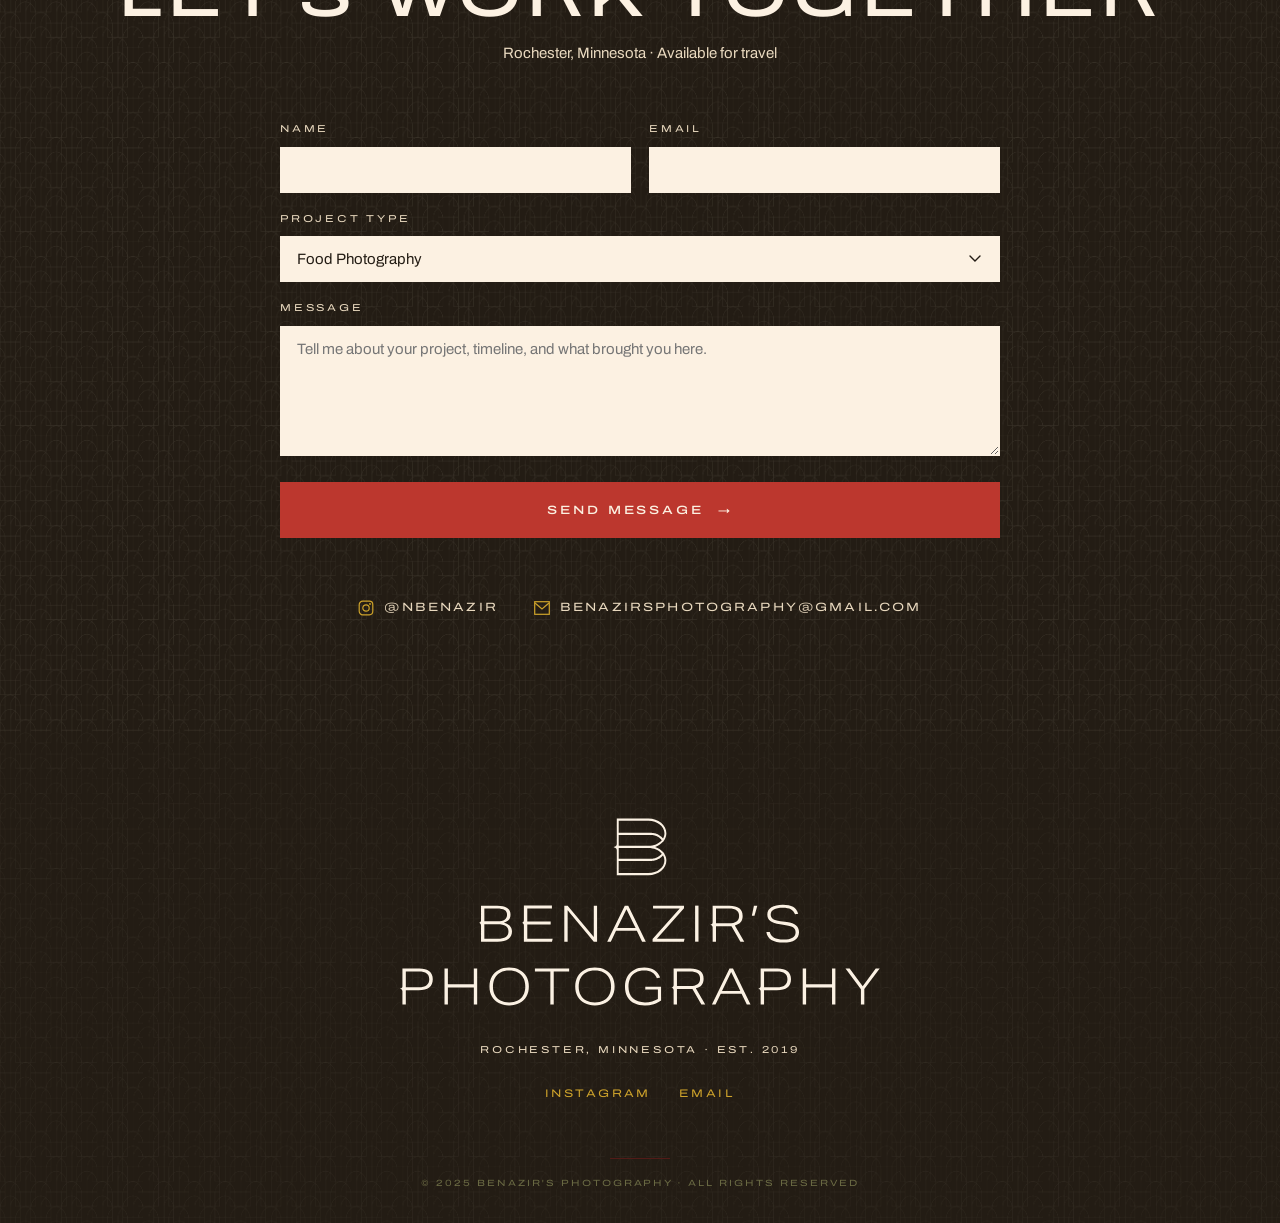
==== commit 99bde47e: "Update index.html" ====
--- a/index.html
+++ b/index.html
@@ -81,8 +81,8 @@
       </a>
 
       <a class="work-grid__cell work-grid__cell--portrait" href="portfolio.html?cat=drink">
-        <img src="portfolio/drink/bp-19.jpg" alt="Layered red coupe cocktail with orchid bloom on dark wood" loading="lazy">
-        <div class="overlay"><span class="overlay__label">Drink · Bitter & Pour</span></div>
+        <img src="portfolio/drink/rooftop-1.jpg" loading="lazy">
+        <div class="overlay"><span class="overlay__label">Drink · Rooftop Bitter&Pour</span></div>
       </a>
 
       <a class="work-grid__cell work-grid__cell--portrait" href="portfolio.html?cat=food">
@@ -90,19 +90,19 @@
         <div class="overlay"><span class="overlay__label">Food · Neighborly Group</span></div>
       </a>
 
+      <a class="work-grid__cell work-grid__cell--third" href="portfolio.html?cat=drink">
+        <img src="portfolio/food/1928fr2-113.jpg" loading="lazy">
+        <div class="overlay"><span class="overlay__label">Drink · 1928 Cocktails and Bites</span></div>
+      </a>
+      
       <a class="work-grid__cell work-grid__cell--third" href="portfolio.html?cat=product">
         <img src="portfolio/product/lls-kitchen-104a2632.jpg" loading="lazy">
         <div class="overlay"><span class="overlay__label">Product · LL's Kitchen</span></div>
       </a>
 
-      <a class="work-grid__cell work-grid__cell--third" href="portfolio.html?cat=drink">
-        <img src="portfolio/food/1928fr2-113.jpg" loading="lazy">
-        <div class="overlay"><span class="overlay__label">Drink · 1928 Cocktails and Bites</span></div>
-      </a>
-
       <a class="work-grid__cell work-grid__cell--third" href="portfolio.html?cat=food">
-        <img src="portfolio/food/1928-fr2-030-pasta-with-martini-moody.jpg" loading="lazy">
-        <div class="overlay"><span class="overlay__label">Editorial · 1928 Coktails and Bites</span></div>
+        <img src="portfolio/food/cameo2021-10.jpg" loading="lazy">
+        <div class="overlay"><span class="overlay__label">Food · Cameo</span></div>
       </a>
 
     </div>
@@ -307,9 +307,9 @@
   </form>
 
   <div class="contact__below fade-in">
-    <a href="https://instagram.com/benazirsphotography" target="_blank" rel="noopener">
+    <a href="https://instagram.com/nbenazir" target="_blank" rel="noopener">
       <svg width="16" height="16" viewBox="0 0 16 16" fill="none"><rect x="1.2" y="1.2" width="13.6" height="13.6" rx="3.5" stroke="currentColor" stroke-width="1.2"/><circle cx="8" cy="8" r="3.2" stroke="currentColor" stroke-width="1.2"/><circle cx="12" cy="4" r="0.9" fill="currentColor"/></svg>
-      @benazirsphotography
+      @nbenazir
     </a>
     <a href="mailto:benazirsphotography@gmail.com">
       <svg width="16" height="14" viewBox="0 0 16 14" fill="none"><rect x="0.7" y="0.7" width="14.6" height="12.6" stroke="currentColor" stroke-width="1.2"/><path d="M1 2 L8 8 L15 2" stroke="currentColor" stroke-width="1.2" fill="none"/></svg>
@@ -323,8 +323,8 @@
   <div class="pattern-bg" style="opacity:0.08;"></div>
 
   <div class="footer__brand">
-  <img src="assets/logos/Primary_Tagline_Cream.svg" alt="Benazir's Photography" 
-       style="height: 240px; width: auto; display: block;">
+  <img src="assets/logos/Benazirs_Photography_PrimaryArtboard 7.svg" alt="Benazir's Photography" 
+       style="height: 200px; width: auto; display: block;">
 </div>
 <div class="footer__loc">Rochester, Minnesota · Est. 2019</div>
 
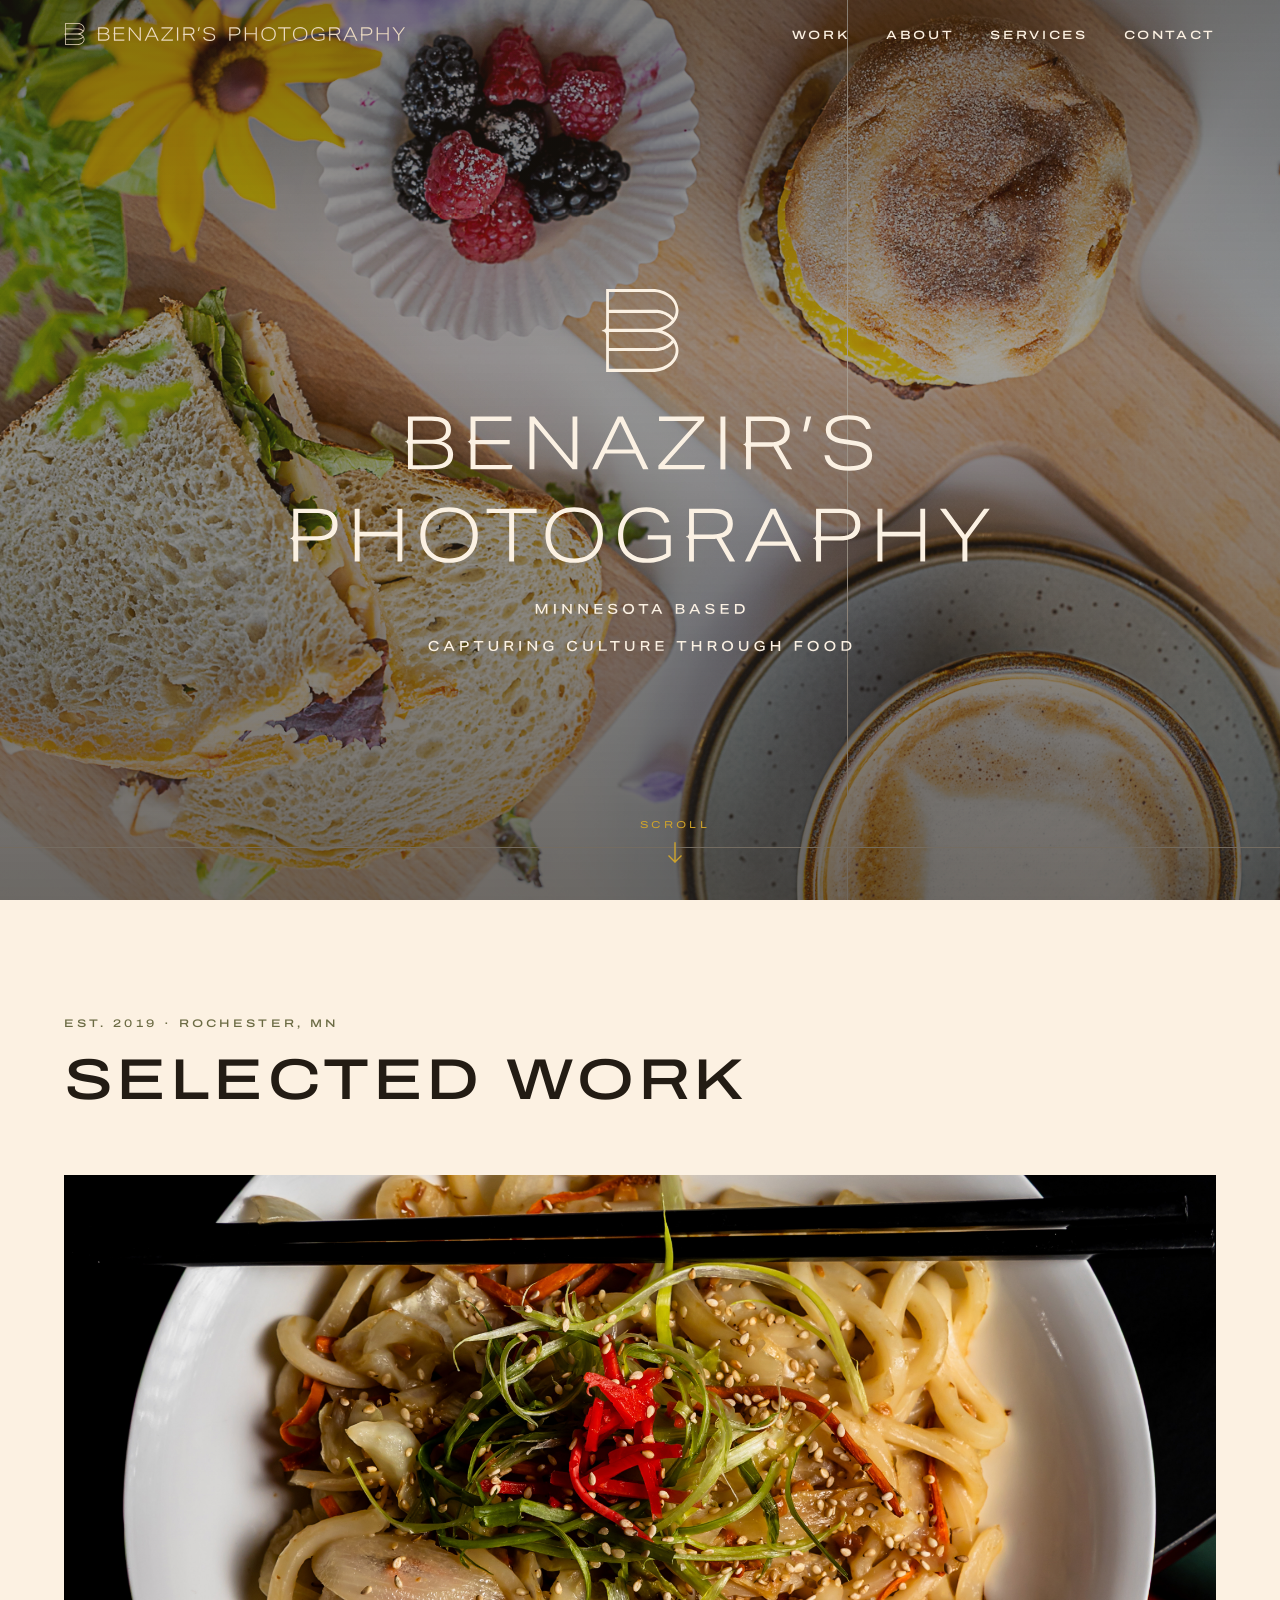
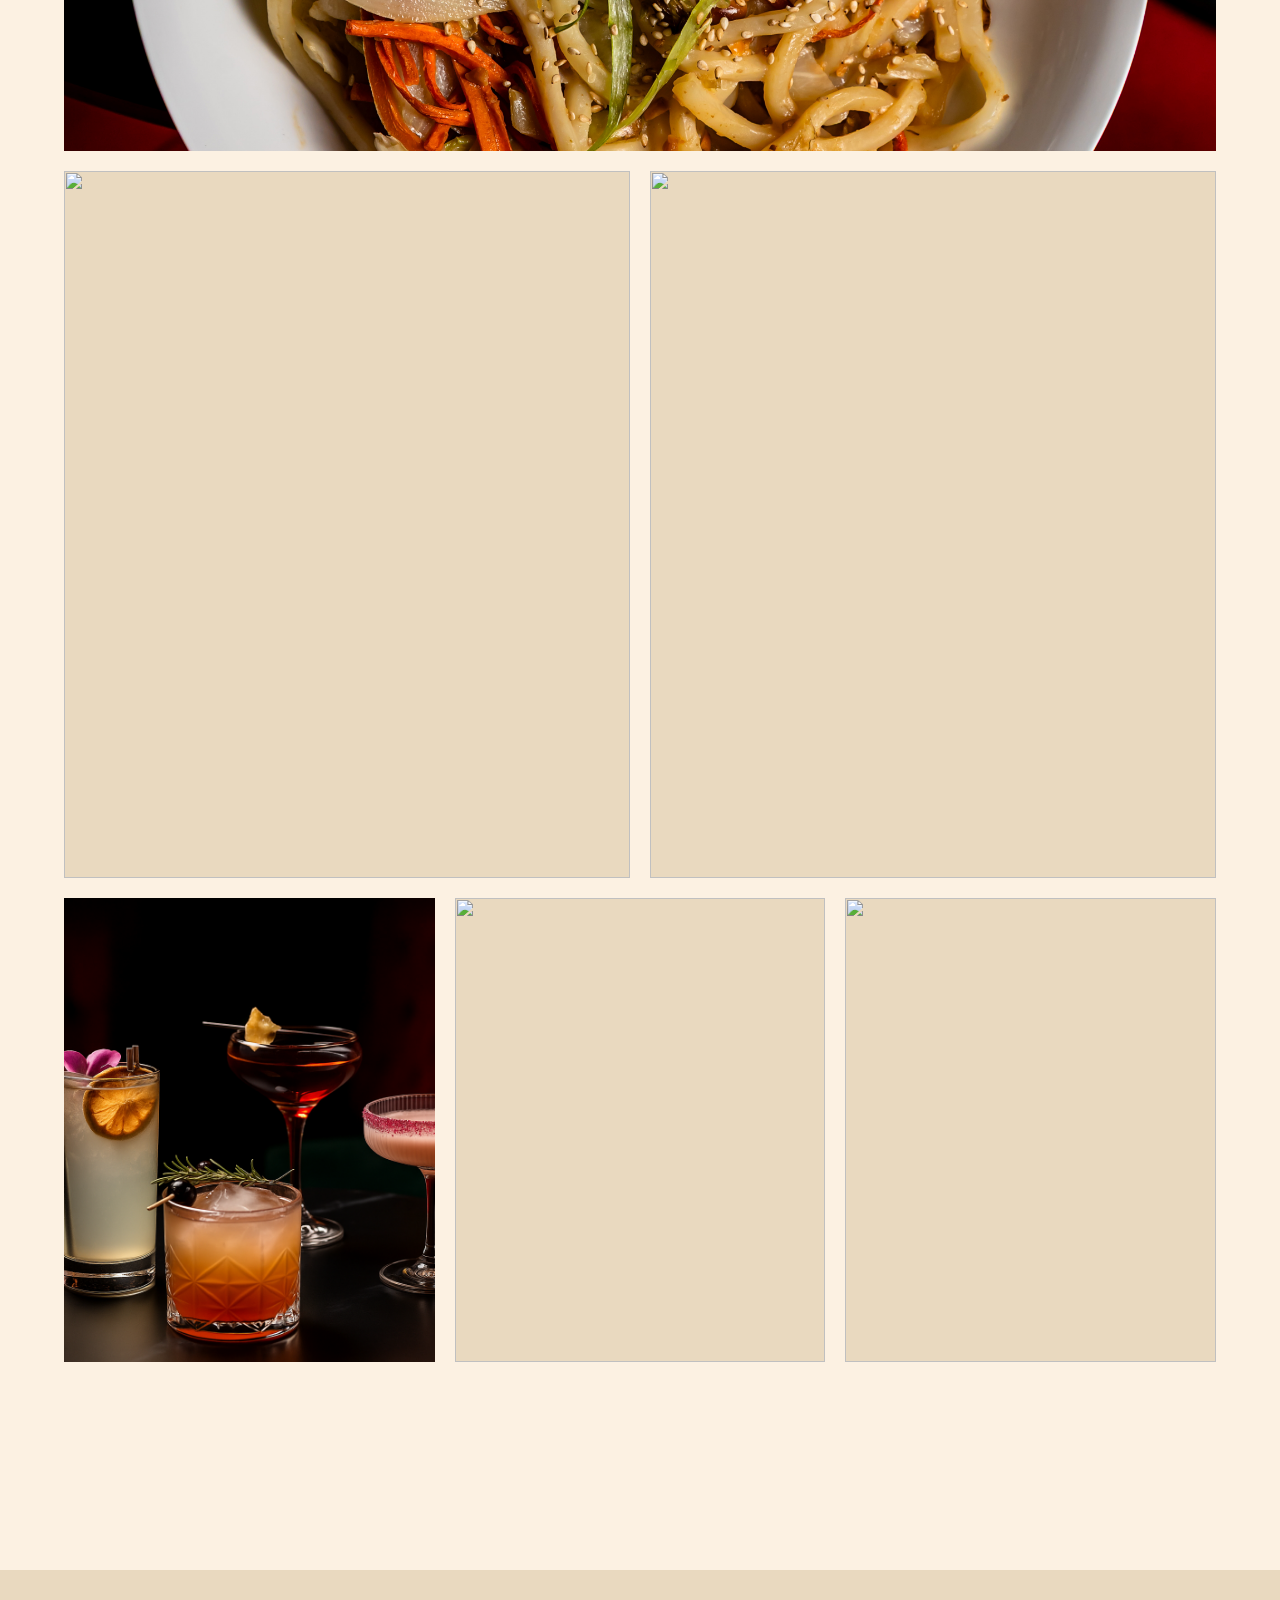
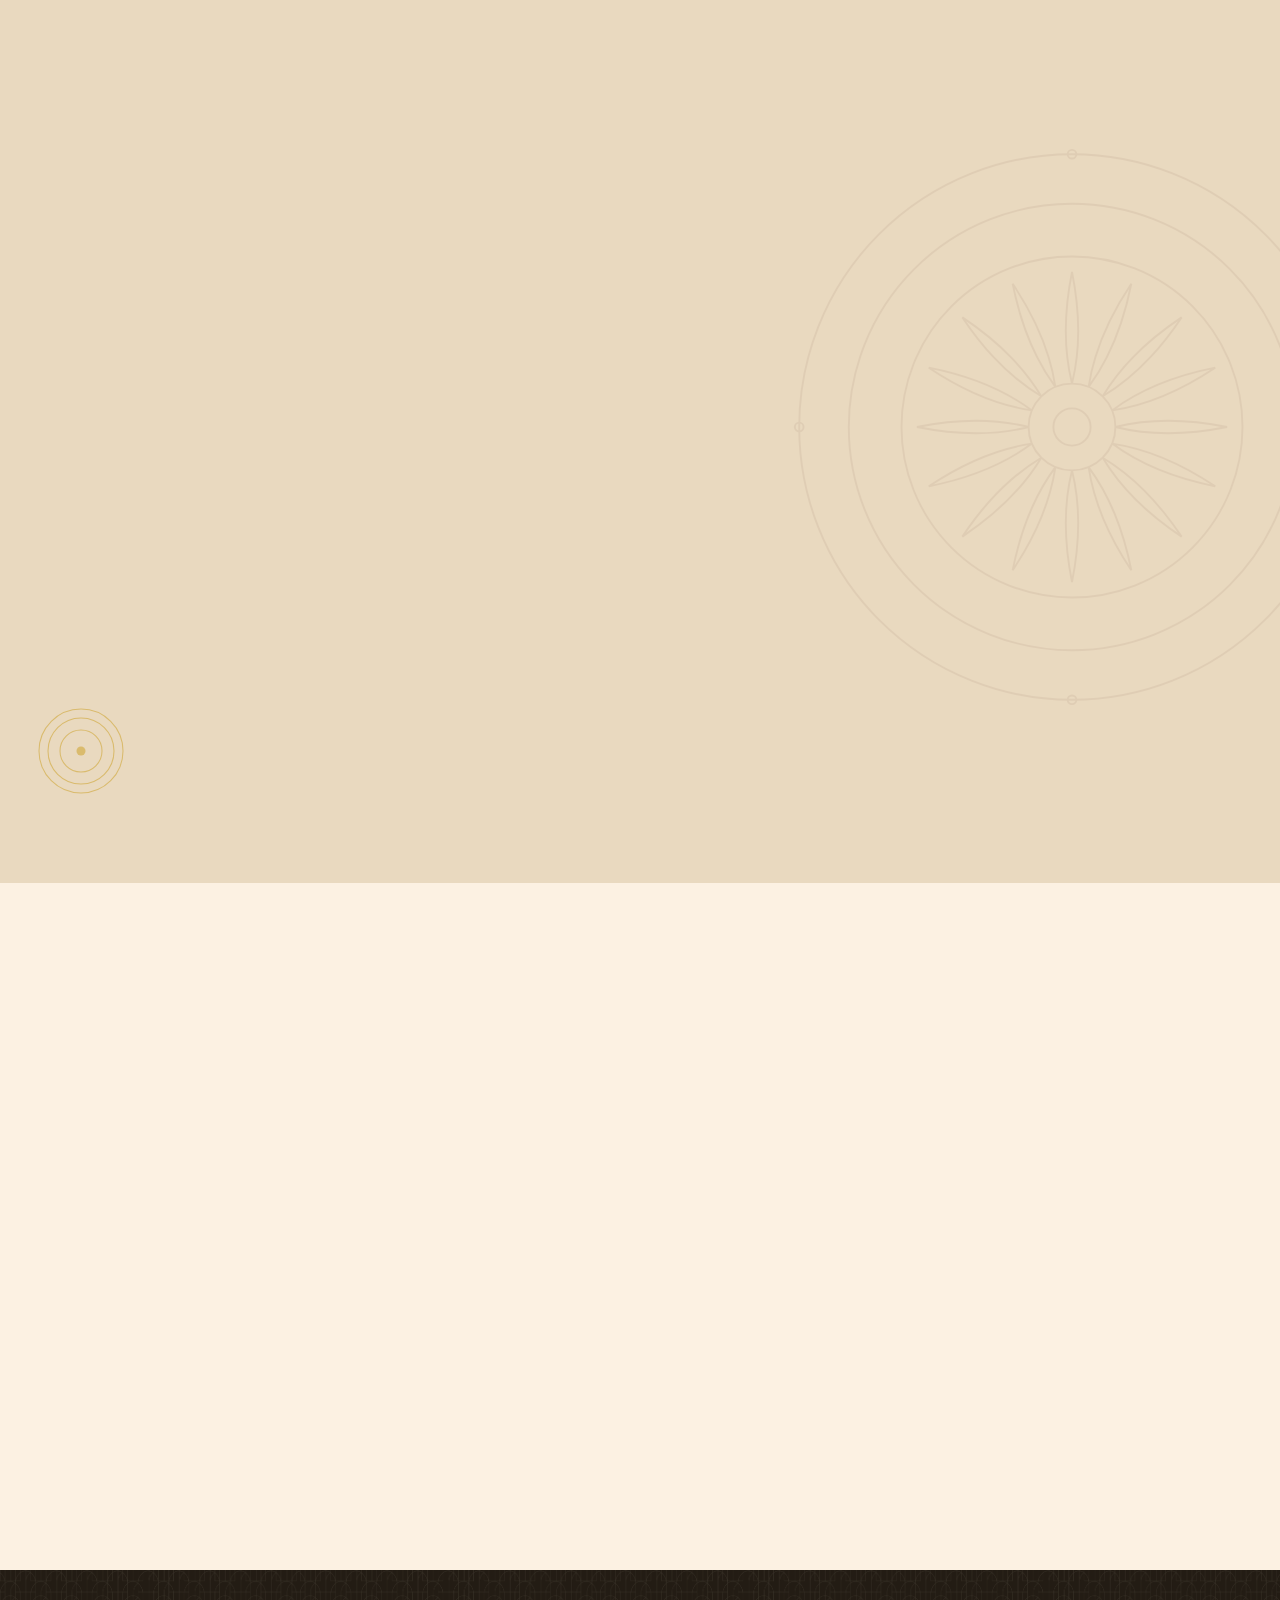
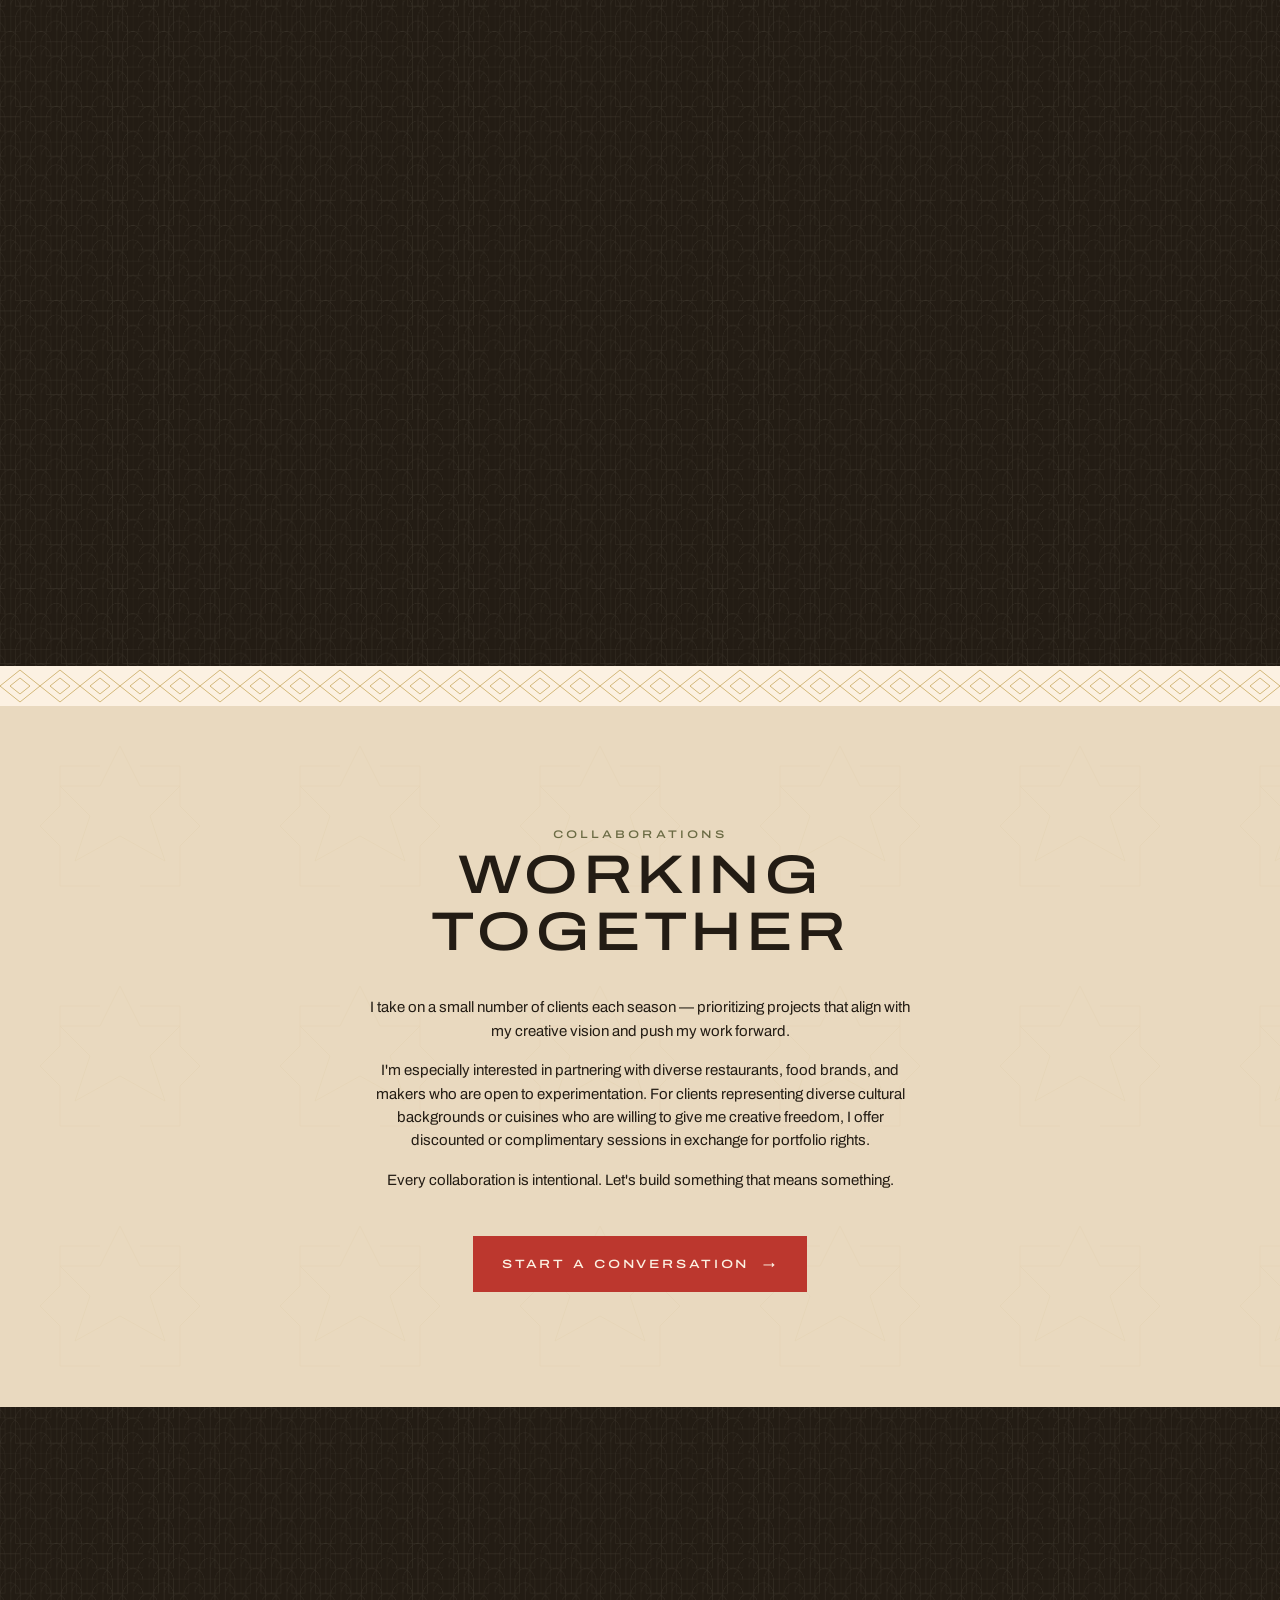
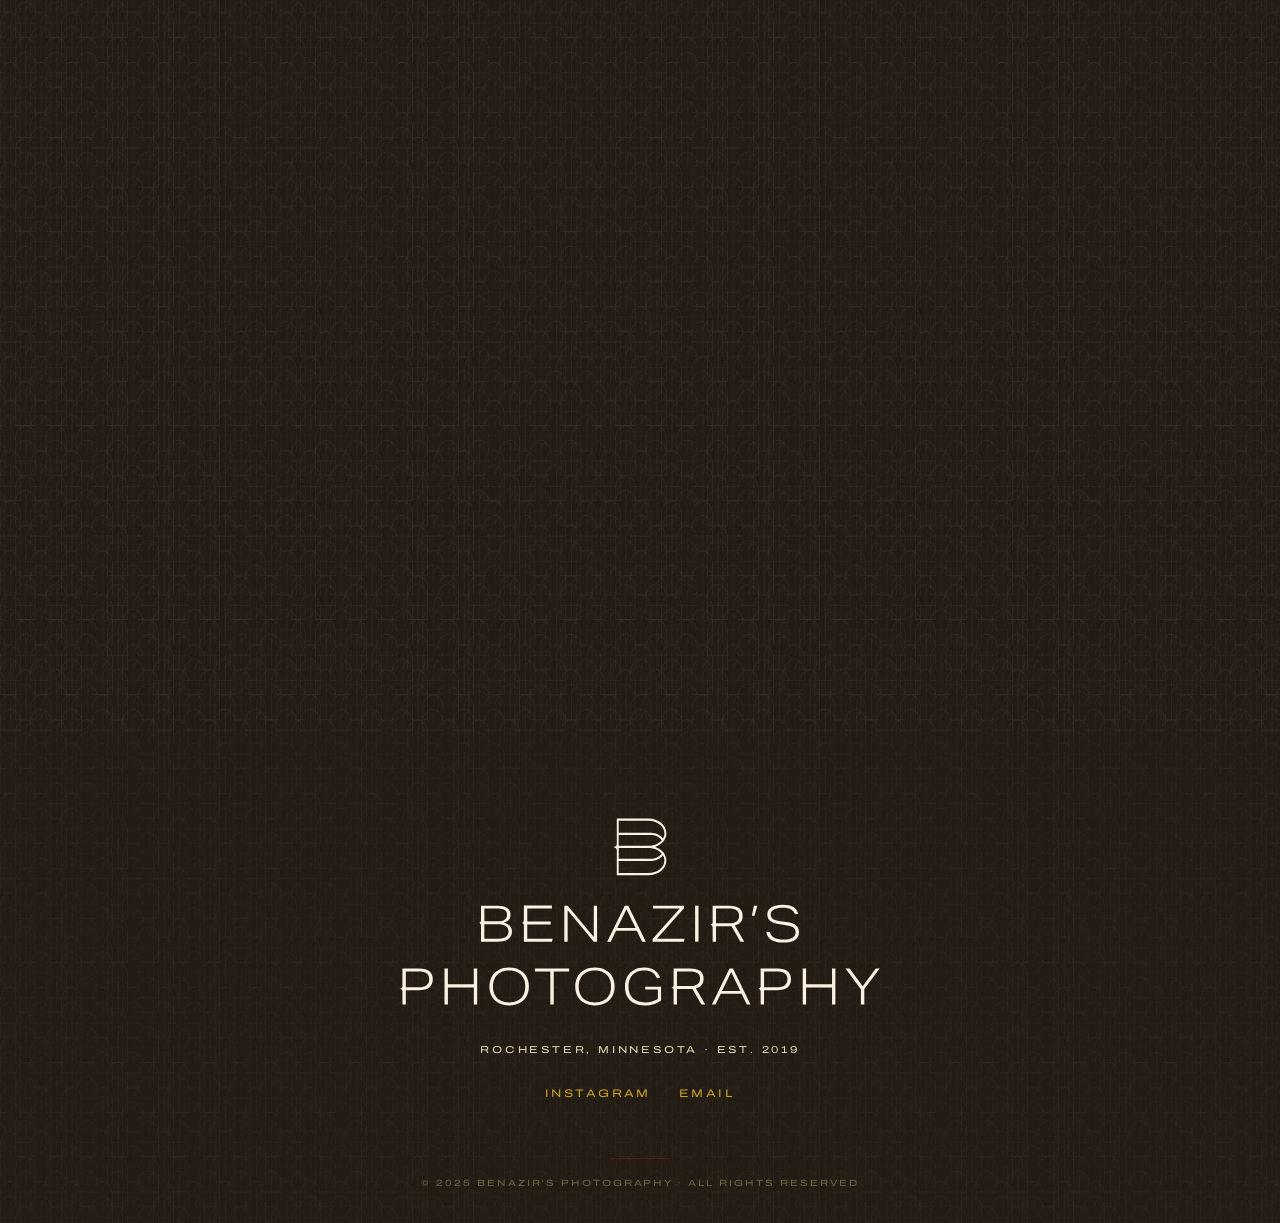
==== commit 1cddbfca: "updated portfolio page" ====
--- a/index.html
+++ b/index.html
@@ -323,7 +323,7 @@
   <div class="pattern-bg" style="opacity:0.08;"></div>
 
   <div class="footer__brand">
-  <img src="assets/logos/Benazirs_Photography_PrimaryArtboard 7.svg" alt="Benazir's Photography" 
+  <img src="assets/logos/Benazirs_Photography_PrimaryArtboard 7.svg" alt="Benazir's Photography"
        style="height: 200px; width: auto; display: block;">
 </div>
 <div class="footer__loc">Rochester, Minnesota · Est. 2019</div>
